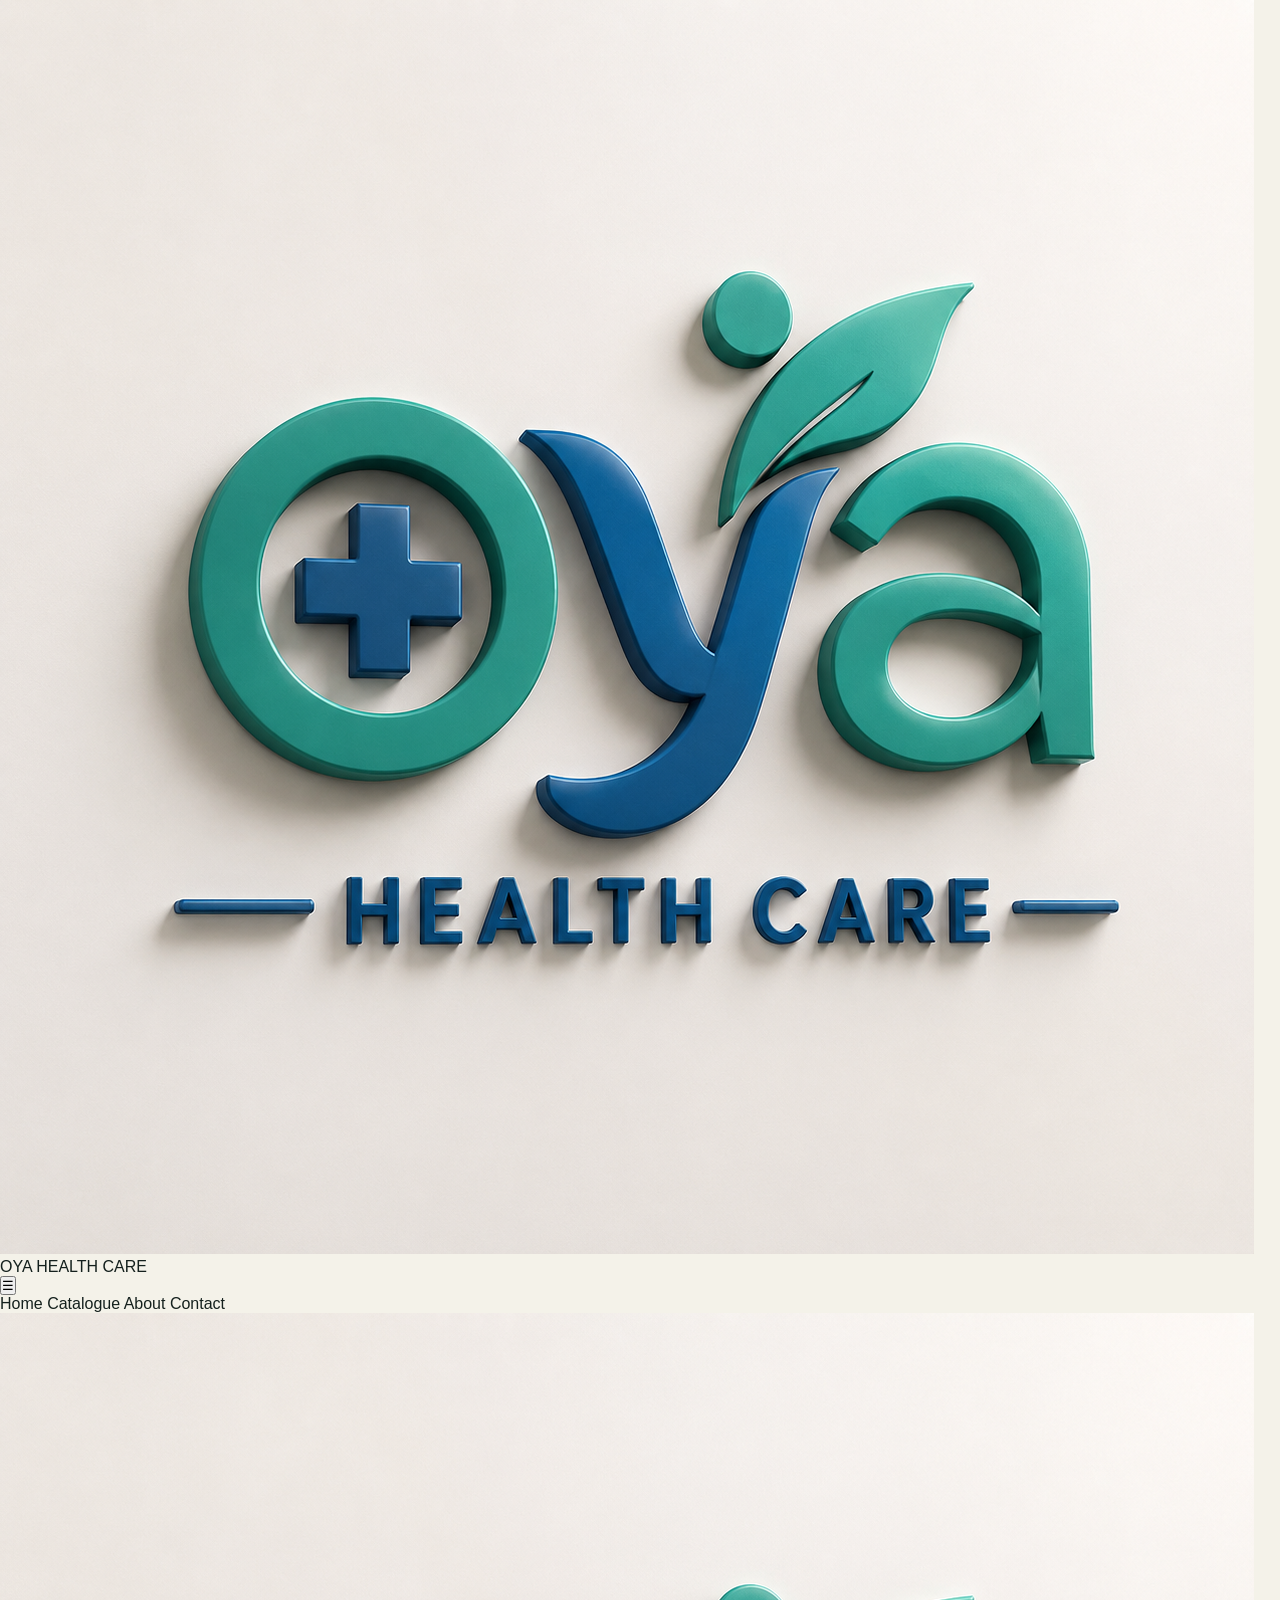
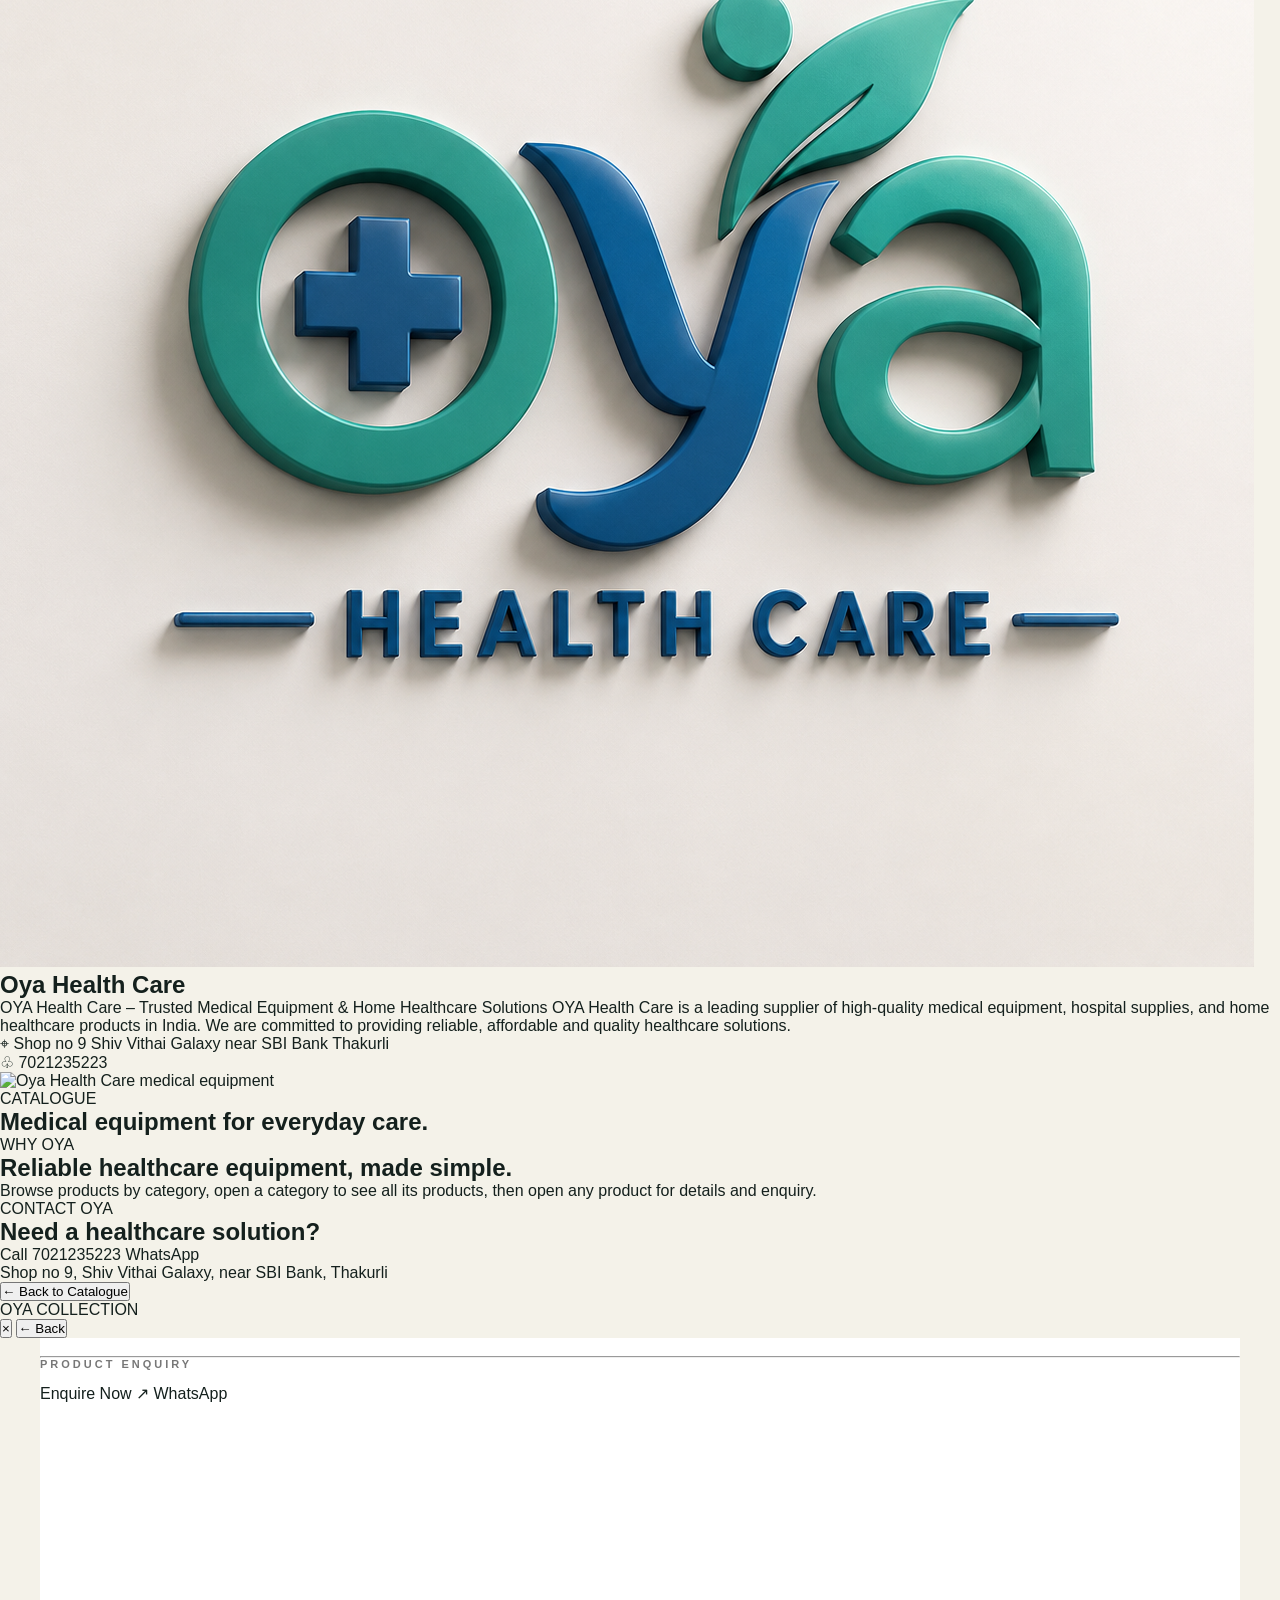
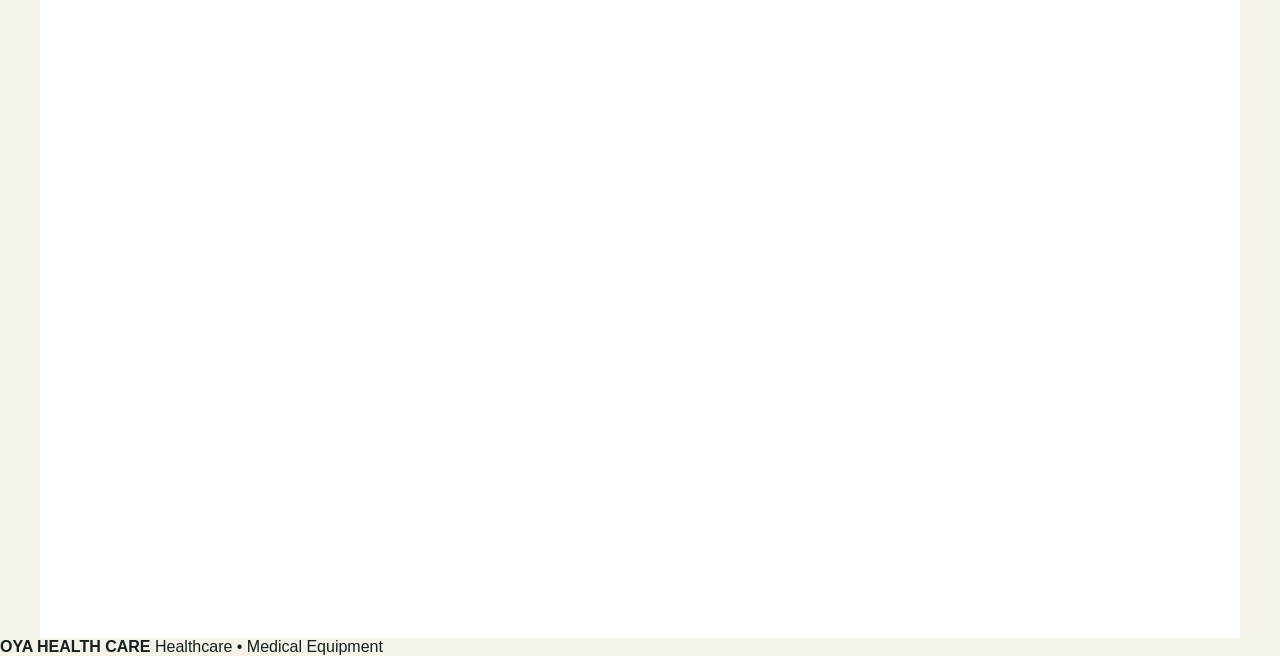
==== index.html @ c021a067 "Update index.html" ====
<!DOCTYPE html>
<html lang="en">

<head>
  <meta charset="UTF-8">

  <meta
    name="viewport"
    content="width=device-width, initial-scale=1.0"
  >

  <title>Oya Health Care | Medical Equipment</title>

  <link rel="preconnect" href="https://fonts.googleapis.com">

  <link
    rel="preconnect"
    href="https://fonts.gstatic.com"
    crossorigin
  >

  <link
    href="https://fonts.googleapis.com/css2?family=DM+Sans:wght@400;500;600;700&family=Manrope:wght@500;600;700;800&display=swap"
    rel="stylesheet"
  >

  <link rel="stylesheet" href="style.css">
</head>


<body>


<!-- =====================================================
     MOBILE TOP BAR
===================================================== -->

<header class="topbar">

  <a class="mini-brand" href="#home">

    <img
      src="images/logo (2).png"
      alt="Oya Health Care"
    >

  </a>


  <div class="topbar-title">
    OYA HEALTH CARE
  </div>


  <button
    class="menu-btn"
    id="menuBtn"
    aria-label="Open menu"
  >
    ☰
  </button>


  <nav
    class="mobile-nav"
    id="mobileNav"
  >

    <a href="#home">
      Home
    </a>

    <a href="#catalogue">
      Catalogue
    </a>

    <a href="#about">
      About
    </a>

    <a href="#contact">
      Contact
    </a>

  </nav>

</header>



<main>


<!-- =====================================================
     HOME PAGE
===================================================== -->

<section
  class="home"
  id="home"
>


  <!-- COMPANY INFORMATION -->

  <div class="home-company">

    <img
      class="company-logo"
      src="images/logo (2).png"
      alt="Oya Health Care"
    >


    <div class="company-copy">

      <h1>
        Oya Health Care
      </h1>


      <p>
        OYA Health Care – Trusted Medical Equipment &amp;
        Home Healthcare Solutions OYA Health Care is a
        leading supplier of high-quality medical equipment,
        hospital supplies, and home healthcare products in
        India. We are committed to providing reliable,
        affordable and quality healthcare solutions.
      </p>

    </div>

  </div>



  <!-- CONTACT INFORMATION -->

  <div class="contact-info">

    <div>

      <span>
        ⌖
      </span>

      Shop no 9 Shiv Vithai Galaxy near SBI Bank Thakurli

    </div>


    <div>

      <span>
        ♧
      </span>

      <a href="tel:7021235223">
        7021235223
      </a>

    </div>

  </div>



  <!-- BANNER -->

  <div class="banner">

    <img
      src="images/oya banner.png"
      alt="Oya Health Care medical equipment"
    >

  </div>


</section>



<!-- =====================================================
     CATALOGUE
===================================================== -->

<section
  class="catalogue"
  id="catalogue"
>


  <div class="catalogue-heading">

    <span>
      CATALOGUE
    </span>


    <h2>
      Medical equipment for everyday care.
    </h2>

  </div>


  <!-- CATEGORY CARDS ARE CREATED BY JAVASCRIPT -->

  <div
    class="category-grid"
    id="categoryGrid"
  >
  </div>


</section>



<!-- =====================================================
     ABOUT
===================================================== -->

<section
  class="about"
  id="about"
>

  <span>
    WHY OYA
  </span>


  <h2>
    Reliable healthcare equipment,
    made simple.
  </h2>


  <p>
    Browse products by category, open a category to see
    all its products, then open any product for details
    and enquiry.
  </p>

</section>



<!-- =====================================================
     CONTACT
===================================================== -->

<section
  class="contact"
  id="contact"
>

  <span>
    CONTACT OYA
  </span>


  <h2>
    Need a healthcare solution?
  </h2>


  <div class="contact-buttons">

    <a href="tel:7021235223">
      Call 7021235223
    </a>


    <a
      href="https://wa.me/917021235223"
      target="_blank"
      rel="noopener"
    >
      WhatsApp
    </a>

  </div>


  <p>
    Shop no 9, Shiv Vithai Galaxy,
    near SBI Bank, Thakurli
  </p>

</section>



<!-- =====================================================
     CATEGORY PAGE
===================================================== -->

<section
  class="category-view"
  id="categoryView"
  aria-hidden="true"
>


  <div class="category-view-top">

    <button
      class="back-btn"
      id="backBtn"
    >
      ← Back to Catalogue
    </button>

  </div>



  <div class="category-intro">

    <div>

      <span>
        OYA COLLECTION
      </span>


      <h2 id="categoryTitle">
      </h2>


      <p id="categoryDescription">
      </p>

    </div>


    <div
      class="category-count"
      id="categoryCount"
    >
    </div>

  </div>



  <div
    class="product-grid"
    id="productGrid"
  >
  </div>


</section>



</main>



<!-- =====================================================
     PRODUCT DETAIL POPUP
===================================================== -->

<div
  class="product-modal"
  id="productModal"
  aria-hidden="true"
>


  <div class="product-page">


    <button
      class="close-product"
      id="closeProduct"
      aria-label="Close"
    >
      ×
    </button>


    <button
      class="modal-back"
      id="modalBack"
    >
      ← Back
    </button>



    <div class="product-detail">


      <!-- PRODUCT IMAGE -->

      <div class="product-gallery">


        <div class="main-product-image">

          <img
            id="detailImage"
            src=""
            alt=""
          >

        </div>



        <!-- PRODUCT THUMBNAILS -->

        <div
          class="thumbs"
          id="thumbs"
        >
        </div>


      </div>



      <!-- PRODUCT INFORMATION -->

      <div class="product-details">


        <span
          class="detail-category"
          id="detailCategory"
        >
        </span>


        <h2
          id="detailTitle"
        >
        </h2>


        <p
          id="detailDescription"
        >
        </p>


        <hr>


        <div class="detail-label">
          PRODUCT ENQUIRY
        </div>


        <div class="detail-actions">


          <a href="tel:7021235223">
            Enquire Now ↗
          </a>


          <a
            id="detailWhatsApp"
            href="#"
            target="_blank"
            rel="noopener"
          >
            WhatsApp
          </a>


        </div>


      </div>


    </div>


  </div>

</div>



<!-- =====================================================
     FOOTER
===================================================== -->

<footer>

  <strong>
    OYA HEALTH CARE
  </strong>


  <span>
    Healthcare • Medical Equipment
  </span>

</footer>



<script src="script.js"></script>

</body>

</html>
---- style.css ----
/* =====================================================
   OYA HEALTH CARE
   CLEAN MOBILE-FIRST CATALOGUE
===================================================== */


/* =====================================================
   RESET
===================================================== */

* {
    margin: 0;
    padding: 0;
    box-sizing: border-box;
}


html {
    scroll-behavior: smooth;
}


body {
    width: 100%;
    min-height: 100vh;

    margin: 0;

    font-family:
        Arial,
        Helvetica,
        sans-serif;

    background: #f4f2e9;

    color: #14201d;

    overflow-x: hidden;
}


button,
a {
    font-family: inherit;
}


button {
    cursor: pointer;
}


a {
    text-decoration: none;
    color: inherit;
}


img {
    max-width: 100%;
}


/* =====================================================
   DESKTOP LAYOUT
===================================================== */

.site-layout {

    display: grid;

    grid-template-columns:
        405px
        minmax(0, 1fr);

    min-height: 100vh;
}


/* =====================================================
   LEFT INFORMATION PANEL
===================================================== */

.left-panel {

    position: sticky;

    top: 0;

    width: 405px;

    height: 100vh;

    background: #f7f5ee;

    border-right:
        1px solid #d5d7ce;

    padding:
        52px 42px 38px;

    display: flex;

    flex-direction: column;

    justify-content: space-between;

    z-index: 50;
}


.left-panel-top {
    width: 100%;
}


.main-logo {

    width: 88px;

    height: 88px;

    object-fit: contain;

    display: block;

    border-radius: 20px;

    margin-bottom: 24px;
}


.left-panel h1 {

    font-family:
        Georgia,
        "Times New Roman",
        serif;

    font-size: 32px;

    line-height: 1.1;

    font-weight: 500;

    color: #075b4f;

    margin-bottom: 16px;
}


.company-description {

    max-width: 315px;

    font-size: 16px;

    line-height: 1.65;

    color: #68736f;
}


.panel-line {

    width: 100%;

    height: 1px;

    background: #c1c8c2;

    margin: 34px 0;
}


.contact-item {

    display: flex;

    align-items: flex-start;

    gap: 15px;

    margin-bottom: 25px;

    color: #68736f;

    font-size: 14px;

    line-height: 1.6;
}


.contact-item a {
    color: #68736f;
}


.contact-icon {

    width: 16px;

    min-width: 16px;

    color: #b49a5a;

    font-size: 18px;

    line-height: 1;
}


.left-panel-bottom {

    display: flex;

    flex-direction: column;

    gap: 7px;

    color: #075b4f;

    font-size: 10px;

    letter-spacing: 2px;
}


.left-panel-bottom span {

    color: #8b918e;

    font-size: 10px;

    letter-spacing: 0;
}


/* =====================================================
   MAIN CONTENT
===================================================== */

.main-content {

    width: 100%;

    min-width: 0;

    padding:
        58px 54px 90px;

    background: #f4f2e9;

    overflow-x: hidden;
}


/* =====================================================
   HOME INFORMATION
===================================================== */

.home-info {

    width: 100%;

    max-width: 900px;

    margin-bottom: 60px;
}


.home-mobile-logo {

    display: none;
}


.home-title {

    font-family:
        Georgia,
        "Times New Roman",
        serif;

    font-size: 50px;

    line-height: 1.05;

    font-weight: 500;

    color: #075b4f;

    margin-bottom: 18px;
}


.home-description {

    max-width: 850px;

    color: #707a76;

    font-size: 18px;

    line-height: 1.7;

    margin-bottom: 30px;
}


.home-contact {

    border-top:
        1px solid #c1c8c2;

    padding-top: 24px;

    display: flex;

    flex-direction: column;

    gap: 18px;

    color: #707a76;

    font-size: 16px;

    line-height: 1.5;
}


.home-contact-item {

    display: flex;

    align-items: flex-start;

    gap: 13px;
}


.home-contact-icon {

    color: #b49a5a;

    font-size: 19px;

    min-width: 18px;
}


/* =====================================================
   HOME BANNER
===================================================== */

.home-banner {

    width: 100%;

    max-width: 900px;

    margin:
        0 auto 55px;

    overflow: hidden;

    border-radius: 18px;

    background: #ffffff;
}


.home-banner img {

    width: 100%;

    height: auto;

    display: block;

    object-fit: contain;
}


/* =====================================================
   PAGE HEADING
===================================================== */

.page-heading {

    width: 100%;

    margin-bottom: 36px;
}


.eyebrow {

    display: block;

    font-family:
        Georgia,
        "Times New Roman",
        serif;

    font-style: italic;

    font-weight: bold;

    letter-spacing: 7px;

    color: #075b4f;

    font-size: 17px;

    line-height: 1.5;

    margin-bottom: 14px;
}


.heading-line {

    width: 100%;

    height: 1px;

    background: #aeb7b0;
}


/* =====================================================
   CATEGORY GRID
===================================================== */

.category-grid {

    width: 100%;

    display: grid;

    grid-template-columns:
        repeat(3, minmax(0, 1fr));

    gap: 42px 30px;
}


/* =====================================================
   CATEGORY CARD
===================================================== */

.category-card {

    width: 100%;

    min-width: 0;

    border: 0;

    padding: 0;

    background: transparent;

    text-align: left;

    cursor: pointer;

    transition:
        transform .25s ease;
}


.category-card:hover {

    transform:
        translateY(-5px);
}


/* =====================================================
   CATEGORY IMAGE
===================================================== */

.category-image-box {

    width: 100%;

    aspect-ratio: 1 / .82;

    background: #ffffff;

    border-radius: 24px;

    overflow: hidden;

    display: flex;

    align-items: center;

    justify-content: center;

    padding: 15px;
}


.category-image-box img {

    width: 100%;

    height: 100%;

    display: block;

    object-fit: contain;

    object-position: center;
}


/* =====================================================
   CATEGORY INFORMATION
===================================================== */

.category-info {

    padding:
        18px 8px 0;
}


.category-label {

    display: block;

    color: #075b4f;

    font-size: 11px;

    font-weight: bold;

    letter-spacing: 2px;

    margin-bottom: 9px;
}


.category-title {

    color: #101918;

    font-size: 25px;

    line-height: 1.2;

    font-weight: 500;

    margin-bottom: 10px;
}


.category-description {

    color: #75807c;

    font-size: 15px;

    line-height: 1.5;

    margin-bottom: 16px;
}


.category-bottom {

    width: 100%;

    border-top:
        1px solid #d4d7d2;

    padding-top: 14px;

    display: flex;

    justify-content: space-between;

    align-items: center;
}


.product-count {

    color: #075b4f;

    font-size: 12px;

    font-weight: bold;

    letter-spacing: 1.5px;
}


.category-arrow {

    color: #b49352;

    font-size: 22px;
}


/* =====================================================
   CATEGORY PAGE
===================================================== */

.category-page {

    width: 100%;

    min-width: 0;
}


.category-page-title {

    font-family:
        Georgia,
        "Times New Roman",
        serif;

    font-style: italic;

    font-weight: bold;

    letter-spacing: 7px;

    color: #075b4f;

    font-size: 20px;

    line-height: 1.4;

    margin-bottom: 14px;
}


.category-page-line {

    width: 100%;

    height: 1px;

    background: #aeb7b0;

    margin-bottom: 34px;
}


.back-button {

    border: 0;

    background: transparent;

    padding: 0;

    margin:
        0 0 38px;

    display: inline-flex;

    align-items: center;

    gap: 7px;

    color: #66716e;

    font-size: 18px;

    font-weight: 600;
}


.back-button:hover {

    color: #075b4f;
}


/* =====================================================
   PRODUCT GRID
===================================================== */

.product-grid {

    width: 100%;

    display: grid;

    grid-template-columns:
        repeat(3, minmax(0, 1fr));

    gap: 42px 30px;
}


/* =====================================================
   PRODUCT CARD
===================================================== */

.product-card {

    width: 100%;

    min-width: 0;

    border: 0;

    padding: 0;

    background: transparent;

    text-align: left;

    cursor: pointer;

    transition:
        transform .25s ease;
}


.product-card:hover {

    transform:
        translateY(-4px);
}


/* =====================================================
   PRODUCT CARD IMAGE
===================================================== */

.product-image-box {

    width: 100%;

    aspect-ratio: 1 / .82;

    background: #ffffff;

    border-radius: 22px;

    overflow: hidden;

    display: flex;

    align-items: center;

    justify-content: center;

    padding: 14px;
}


.product-image-box img {

    width: 100%;

    height: 100%;

    object-fit: contain;

    display: block;
}


/* =====================================================
   PRODUCT CARD INFORMATION
===================================================== */

.product-card-info {

    padding:
        18px 8px 0;
}


.product-category {

    display: block;

    color: #075b4f;

    font-size: 10px;

    letter-spacing: 2px;

    font-weight: bold;

    margin-bottom: 9px;
}


.product-title {

    color: #111918;

    font-size: 21px;

    line-height: 1.25;

    font-weight: 500;

    margin-bottom: 8px;
}


.product-description {

    color: #737d79;

    font-size: 14px;

    line-height: 1.5;
}


/* =====================================================
   PRODUCT DETAIL PAGE
===================================================== */

.product-detail {

    width: 100%;

    max-width: 1200px;

    margin: 0 auto;
}


.product-detail-top {

    width: 100%;

    margin-bottom: 28px;
}


.detail-back {

    display: inline-flex;

    align-items: center;

    gap: 8px;

    border: 0;

    background: transparent;

    padding: 0;

    color: #666f6c;

    font-size: 16px;

    font-weight: 500;
}


.detail-back:hover {

    color: #075b4f;
}


/* =====================================================
   DETAIL LAYOUT
===================================================== */

.product-detail-layout {

    width: 100%;

    display: grid;

    grid-template-columns:
        minmax(0, 1fr)
        minmax(0, .88fr);

    gap: 58px;

    align-items: start;
}


/* =====================================================
   DETAIL GALLERY
===================================================== */

.detail-gallery {

    width: 100%;

    min-width: 0;
}


/* =====================================================
   MAIN PRODUCT IMAGE
===================================================== */

.main-product-image-box {

    width: 100%;

    height: 560px;

    background: #ffffff;

    border-radius: 18px;

    overflow: hidden;

    display: flex;

    align-items: center;

    justify-content: center;

    padding: 20px;
}


.main-product-image {

    width: 100%;

    height: 100%;

    max-width: 100%;

    max-height: 100%;

    object-fit: contain;

    object-position: center;

    display: block;
}


/* =====================================================
   THUMBNAILS
===================================================== */

.thumbnail-row {

    width: 100%;

    display: flex;

    flex-wrap: nowrap;

    gap: 11px;

    overflow-x: auto;

    overflow-y: hidden;

    padding:
        13px 0 4px;

    scrollbar-width: none;
}


.thumbnail-row::-webkit-scrollbar {

    display: none;
}


.thumbnail {

    flex:
        0 0 74px;

    width: 74px;

    height: 74px;

    padding: 3px;

    border:
        1px solid #dedede;

    border-radius: 10px;

    background: #ffffff;

    overflow: hidden;

    cursor: pointer;
}


.thumbnail.active {

    border:
        2px solid #315fff;
}


.thumbnail img {

    width: 100%;

    height: 100%;

    object-fit: contain;

    display: block;
}


/* =====================================================
   DETAIL INFORMATION
===================================================== */

.product-detail-info {

    width: 100%;

    min-width: 0;

    padding-top: 0;
}


.detail-category {

    color: #737a77;

    font-size: 10px;

    letter-spacing: 3px;

    font-weight: 600;

    text-transform: uppercase;

    margin-bottom: 14px;
}


.detail-title {

    font-family:
        Arial,
        Helvetica,
        sans-serif;

    color: #101918;

    font-size: 44px;

    line-height: 1.08;

    font-weight: 500;

    margin-bottom: 27px;
}


.detail-description {

    color: #6b716f;

    font-size: 17px;

    line-height: 1.7;

    margin-bottom: 22px;
}


.detail-line {

    width: 100%;

    height: 1px;

    background: #bfc2bf;

    margin:
        28px 0;
}


.detail-label {

    display: block;

    color: #777d7a;

    font-size: 10px;

    letter-spacing: 2px;

    font-weight: 700;

    margin-bottom: 13px;
}


.size-option {

    display: inline-flex;

    align-items: center;

    justify-content: center;

    min-height: 38px;

    padding:
        0 14px;

    border:
        1px solid #777d7a;

    border-radius: 9px;

    background: #ffffff;

    color: #171b1a;

    font-size: 13px;

    font-weight: 600;
}


/* =====================================================
   ENQUIRY BUTTONS
===================================================== */

.enquiry-buttons {

    display: flex;

    flex-wrap: wrap;

    gap: 12px;

    margin-top: 30px;
}


.enquiry-button {

    min-height: 48px;

    padding:
        0 22px;

    border-radius: 25px;

    display: inline-flex;

    align-items: center;

    justify-content: center;

    font-size: 14px;

    font-weight: 600;
}


.call-button {

    background: #075b4f;

    color: #ffffff;
}


.whatsapp-button {

    background: #dfece7;

    color: #075b4f;
}


/* =====================================================
   MOBILE HEADER
===================================================== */

.mobile-header {

    display: none;
}


.mobile-menu {

    display: none;
}


/* =====================================================
   TABLET
===================================================== */

@media (max-width: 1200px) {

    .site-layout {

        grid-template-columns:
            320px
            minmax(0, 1fr);
    }


    .left-panel {

        width: 320px;

        padding:
            40px 30px;
    }


    .main-content {

        padding:
            48px 34px 70px;
    }


    .category-grid,
    .product-grid {

        gap:
            32px 22px;
    }


    .product-detail-layout {

        gap: 35px;
    }


    .main-product-image-box {

        height: 500px;
    }

}


/* =====================================================
   MOBILE
===================================================== */

@media (max-width: 768px) {


    body {

        width: 100%;

        max-width: 100%;

        overflow-x: hidden;
    }


    /* HEADER */

    .mobile-header {

        display: flex;

        width: 100%;

        height: 110px;

        background: #faf9f4;

        border-bottom:
            1px solid #d1d5cf;

        align-items: center;

        justify-content: space-between;

        padding:
            14px 28px;

        position: relative;

        z-index: 100;
    }


    .mobile-logo-link {

        width: 76px;

        height: 76px;

        display: block;
    }


    .mobile-logo {

        width: 76px;

        height: 76px;

        display: block;

        object-fit: contain;
    }


    .menu-button {

        width: 66px;

        height: 66px;

        border: 0;

        border-radius: 50%;

        background: #dfece7;

        display: flex;

        flex-direction: column;

        align-items: center;

        justify-content: center;

        gap: 7px;
    }


    .menu-button span {

        width: 32px;

        height: 3px;

        border-radius: 5px;

        background: #075b4f;
    }


    /* MENU */

    .mobile-menu {

        position: absolute;

        top: 110px;

        left: 0;

        right: 0;

        width: 100%;

        background: #faf9f4;

        border-bottom:
            1px solid #cfd4cf;

        padding:
            14px 25px 22px;

        z-index: 99;

        display: none;

        flex-direction: column;

        gap: 5px;
    }


    .mobile-menu.open {

        display: flex;
    }


    .mobile-menu button,
    .mobile-menu a {

        border: 0;

        background: transparent;

        text-align: left;

        padding:
            14px 5px;

        color: #173d36;

        font-size: 17px;

        font-weight: 600;
    }


    /* HIDE DESKTOP PANEL */

    .left-panel {

        display: none;
    }


    /* MAIN */

    .main-content {

        width: 100%;

        max-width: 100%;

        min-width: 0;

        padding:
            45px 30px 70px;

        overflow-x: hidden;
    }


    /* =================================================
       HOME
    ================================================= */

    .home-info {

        width: 100%;

        max-width: 100%;

        margin-bottom: 50px;
    }


    /*
       IMPORTANT:
       only the mobile header has the logo.
       This logo is hidden.
    */

    .home-mobile-logo {

        display: none;
    }


    .home-title {

        font-size: 42px;

        line-height: 1.06;

        margin-bottom: 18px;
    }


    .home-description {

        width: 100%;

        font-size: 17px;

        line-height: 1.65;

        margin-bottom: 28px;
    }


    .home-contact {

        padding-top: 24px;

        gap: 20px;

        font-size: 16px;
    }


    /* BANNER */

    .home-banner {

        width: 100%;

        max-width: 100%;

        border-radius: 14px;

        margin:
            0 auto 55px;
    }


    /* HEADING */

    .page-heading {

        width: 100%;

        margin-bottom: 32px;
    }


    .eyebrow {

        font-size: 17px;

        letter-spacing: 7px;

        line-height: 1.5;
    }


    /* CATEGORY */

    .category-grid {

        width: 100%;

        max-width: 100%;

        display: grid;

        grid-template-columns: 1fr;

        gap: 48px;
    }


    .category-card {

        width: 100%;

        max-width: 100%;
    }


    .category-image-box {

        width: 100%;

        max-width: 100%;

        aspect-ratio: 1 / .82;

        border-radius: 24px;

        padding: 14px;
    }


    .category-info {

        padding:
            18px 8px 0;
    }


    .category-label {

        font-size: 11px;
    }


    .category-title {

        font-size: 28px;

        line-height: 1.2;
    }


    .category-description {

        font-size: 17px;

        line-height: 1.55;
    }


    /* =================================================
       CATEGORY PAGE
    ================================================= */

    .category-page {

        width: 100%;

        max-width: 100%;
    }


    .category-page-title {

        font-size: 20px;

        letter-spacing: 6px;

        line-height: 1.5;

        margin-bottom: 12px;
    }


    .category-page-line {

        margin-bottom: 32px;
    }


    .back-button {

        font-size: 17px;

        margin-bottom: 34px;
    }


    /* PRODUCT GRID */

    .product-grid {

        width: 100%;

        max-width: 100%;

        display: grid;

        grid-template-columns:
            repeat(2, minmax(0, 1fr));

        gap:
            42px 24px;
    }


    .product-card {

        width: 100%;

        max-width: 100%;

        min-width: 0;
    }


    .product-image-box {

        width: 100%;

        max-width: 100%;

        aspect-ratio: 1 / 1;

        border-radius: 22px;

        padding: 10px;
    }


    .product-card-info {

        padding:
            16px 6px 0;
    }


    .product-category {

        font-size: 9px;

        letter-spacing: 1.5px;

        margin-bottom: 8px;
    }


    .product-title {

        font-size: 20px;

        line-height: 1.2;

        margin-bottom: 8px;
    }


    .product-description {

        font-size: 14px;

        line-height: 1.45;
    }


    /* =================================================
       PRODUCT DETAIL
    ================================================= */

    .product-detail {

        width: 100%;

        max-width: 100%;
    }


    .product-detail-top {

        width: 100%;

        margin-bottom: 27px;
    }


    .detail-back {

        font-size: 17px;
    }


    .product-detail-layout {

        width: 100%;

        max-width: 100%;

        display: flex;

        flex-direction: column;

        gap: 28px;
    }


    /* MAIN IMAGE */

    .detail-gallery {

        width: 100%;

        max-width: 100%;

        min-width: 0;
    }


    .main-product-image-box {

        width: 100%;

        max-width: 100%;

        height: auto;

        aspect-ratio: 1 / .88;

        border-radius: 22px;

        padding: 12px;

        overflow: hidden;
    }


    .main-product-image {

        width: 100%;

        height: 100%;

        object-fit: contain;

        object-position: center;
    }


    /* THUMBNAILS */

    .thumbnail-row {

        width: 100%;

        max-width: 100%;

        display: flex;

        flex-wrap: nowrap;

        gap: 10px;

        overflow-x: auto;

        padding:
            12px 0 5px;
    }


    .thumbnail {

        flex:
            0 0 68px;

        width: 68px;

        height: 68px;
    }


    /* DETAIL INFO */

    .product-detail-info {

        width: 100%;

        max-width: 100%;

        min-width: 0;

        padding:
            0 4px;
    }


    .detail-category {

        font-size: 10px;

        letter-spacing: 2.5px;

        margin-bottom: 12px;
    }


    .detail-title {

        width: 100%;

        font-size: 36px;

        line-height: 1.08;

        margin-bottom: 20px;

        overflow-wrap: break-word;
    }


    .detail-description {

        width: 100%;

        font-size: 16px;

        line-height: 1.65;

        margin-bottom: 22px;
    }


    .detail-line {

        width: 100%;

        margin:
            24px 0;
    }


    /* BUTTONS */

    .enquiry-buttons {

        width: 100%;

        display: flex;

        flex-direction: column;

        gap: 10px;

        margin-top: 28px;
    }


    .enquiry-button {

        width: 100%;

        min-height: 50px;
    }

}


/* =====================================================
   SMALL MOBILE
===================================================== */

@media (max-width: 430px) {


    .mobile-header {

        height: 100px;

        padding:
            12px 22px;
    }


    .mobile-logo-link {

        width: 72px;

        height: 72px;
    }


    .mobile-logo {

        width: 72px;

        height: 72px;
    }


    .menu-button {

        width: 62px;

        height: 62px;
    }


    .menu-button span {

        width: 29px;

        height: 3px;
    }


    .mobile-menu {

        top: 100px;
    }


    .main-content {

        padding:
            42px 24px 60px;
    }


    .home-title {

        font-size: 37px;
    }


    .home-description {

        font-size: 16px;
    }


    .category-title {

        font-size: 25px;
    }


    .product-title {

        font-size: 18px;
    }


    .product-description {

        font-size: 13px;
    }


    .main-product-image-box {

        aspect-ratio: 1 / .86;
    }


    .detail-title {

        font-size: 32px;
    }

}


/* =====================================================
   VERY SMALL MOBILE
===================================================== */

@media (max-width: 360px) {


    .main-content {

        padding-left: 20px;

        padding-right: 20px;
    }


    .mobile-header {

        padding-left: 17px;

        padding-right: 17px;
    }


    .home-title {

        font-size: 34px;
    }


    .product-grid {

        gap:
            36px 16px;
    }


    .product-title {

        font-size: 17px;
    }


    .detail-title {

        font-size: 29px;
    }

}
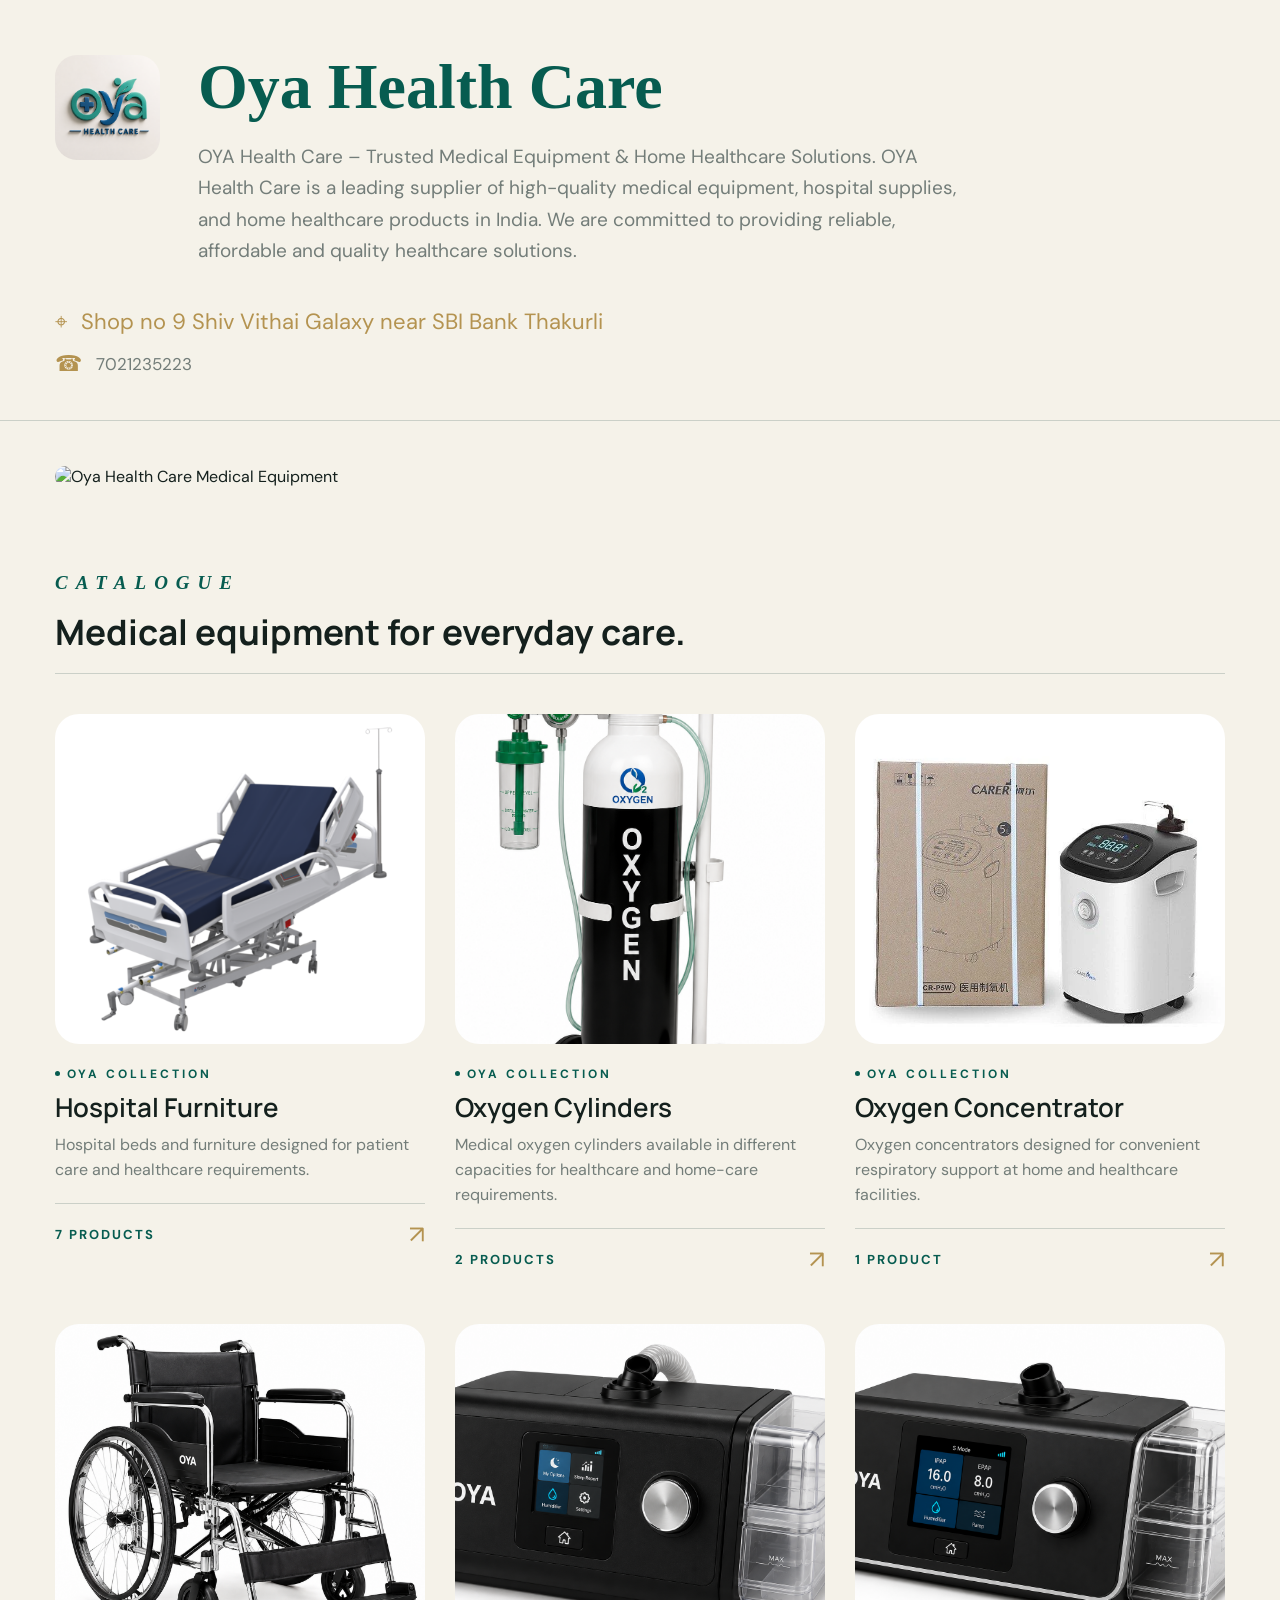
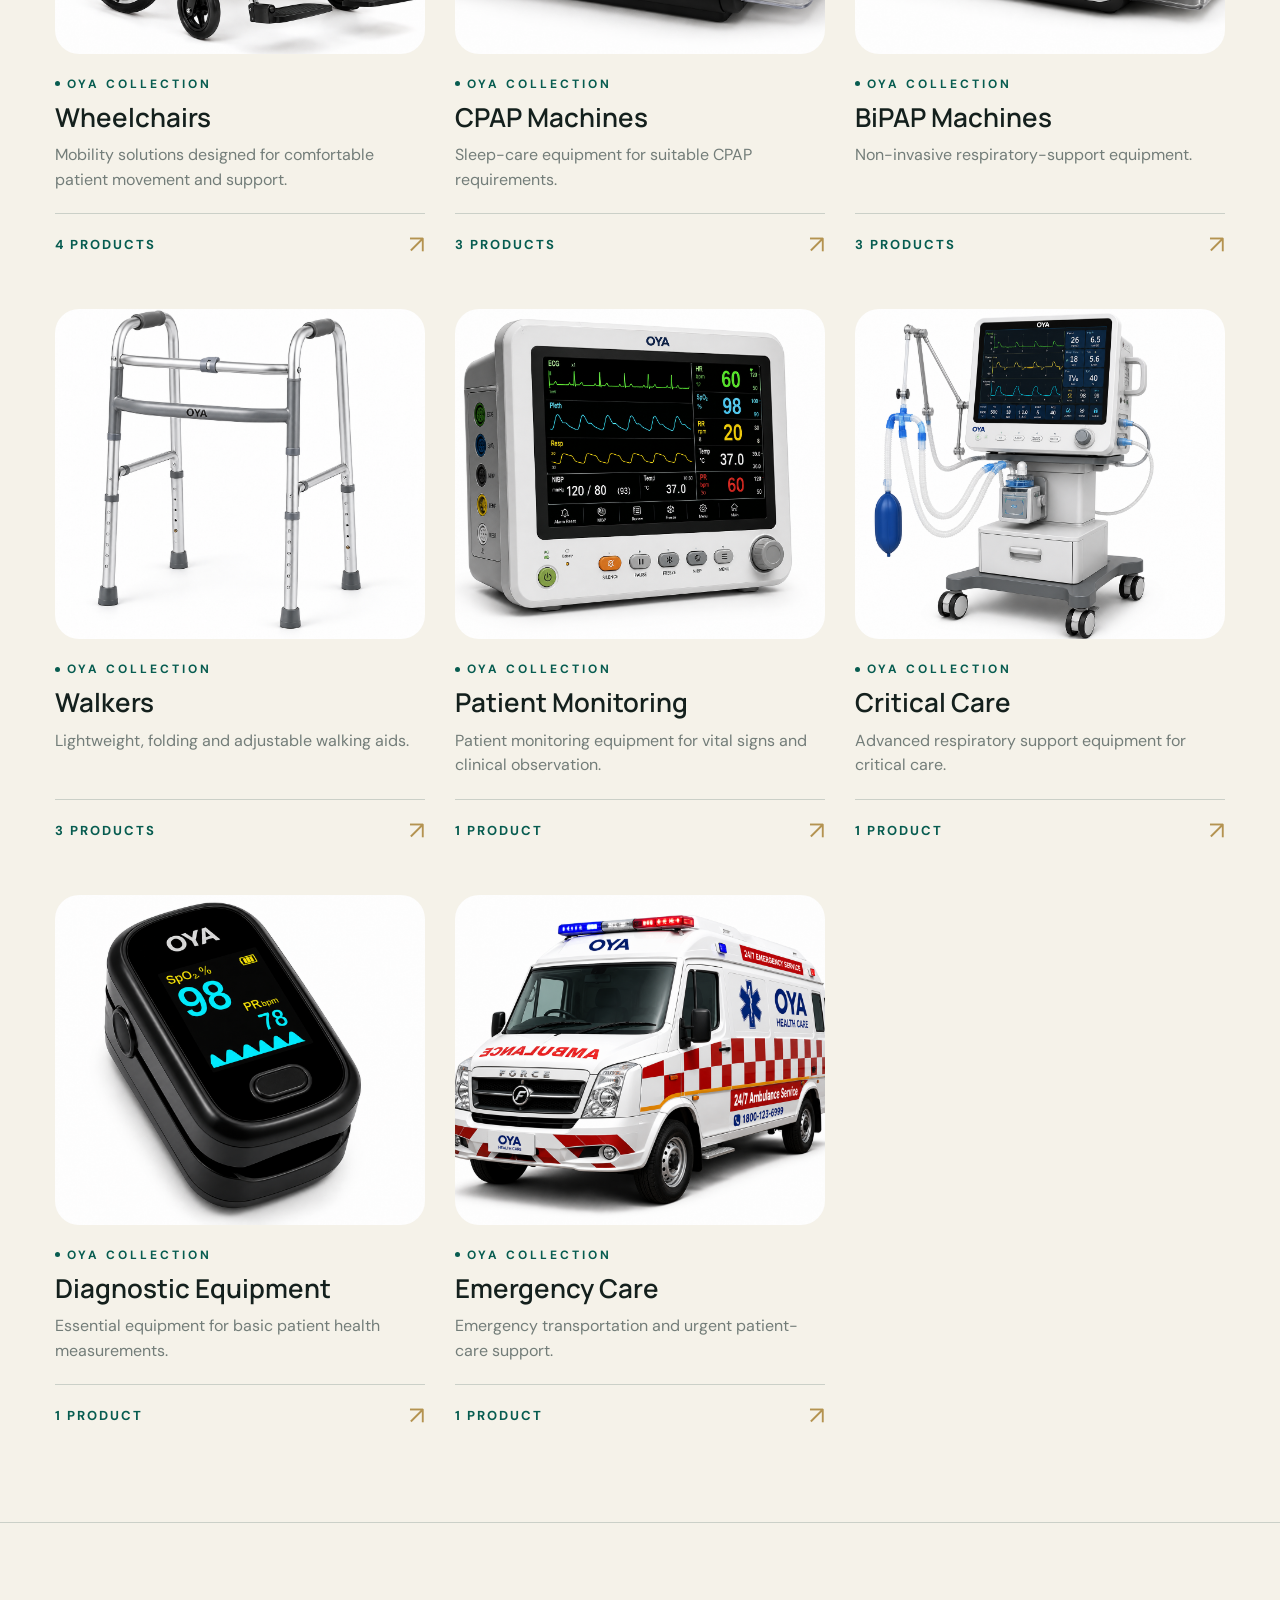
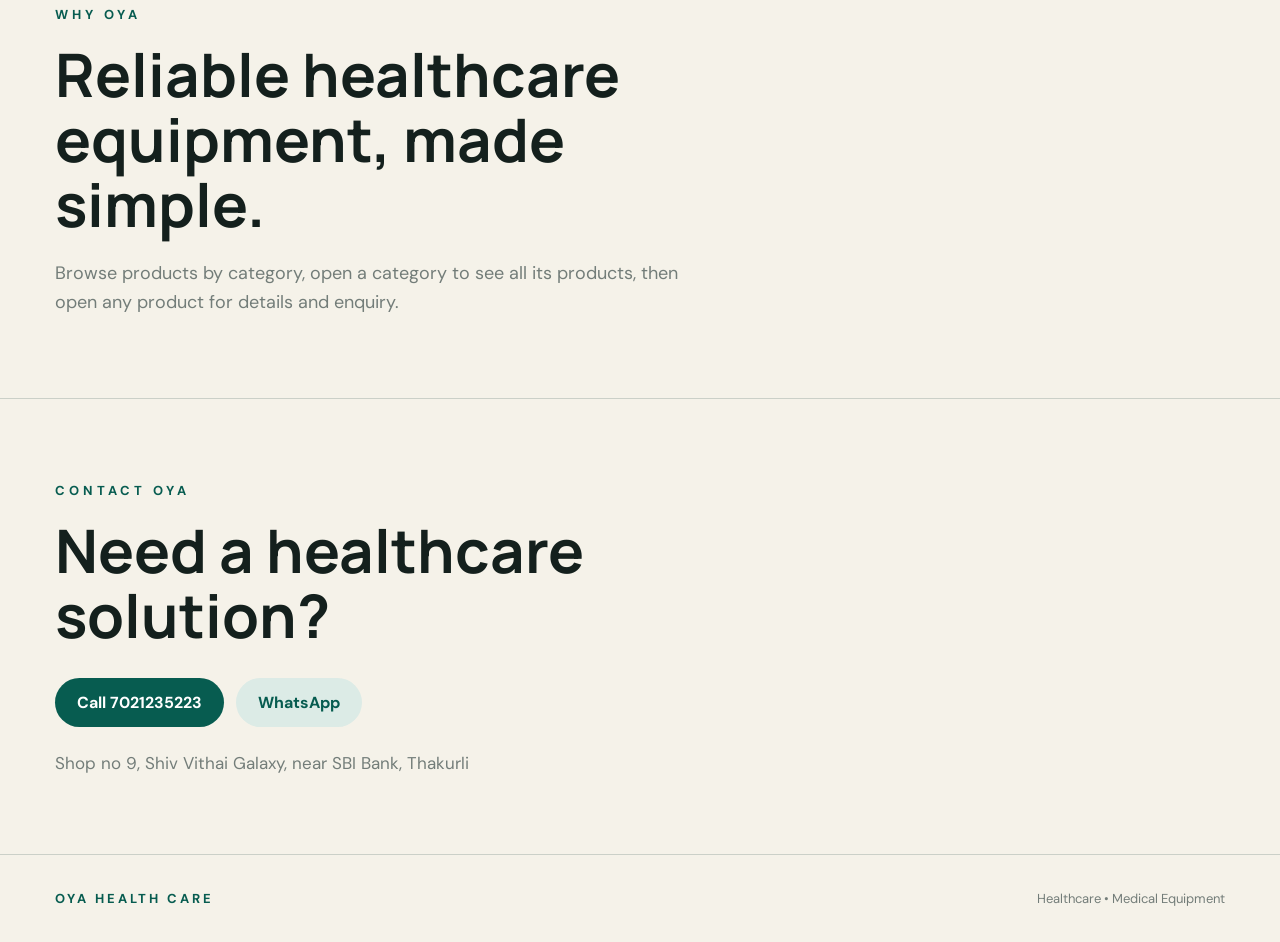
==== commit fae2ce07: "Update index.html" ====
--- a/index.html
+++ b/index.html
@@ -2,29 +2,31 @@
 <html lang="en">
 
 <head>
-  <meta charset="UTF-8">
-
-  <meta
-    name="viewport"
-    content="width=device-width, initial-scale=1.0"
-  >
-
-  <title>Oya Health Care | Medical Equipment</title>
-
-  <link rel="preconnect" href="https://fonts.googleapis.com">
-
-  <link
-    rel="preconnect"
-    href="https://fonts.gstatic.com"
-    crossorigin
-  >
-
-  <link
-    href="https://fonts.googleapis.com/css2?family=DM+Sans:wght@400;500;600;700&family=Manrope:wght@500;600;700;800&display=swap"
-    rel="stylesheet"
-  >
-
-  <link rel="stylesheet" href="style.css">
+
+    <meta charset="UTF-8">
+
+    <meta
+        name="viewport"
+        content="width=device-width, initial-scale=1.0"
+    >
+
+    <title>Oya Health Care | Medical Equipment</title>
+
+    <link rel="preconnect" href="https://fonts.googleapis.com">
+
+    <link
+        rel="preconnect"
+        href="https://fonts.gstatic.com"
+        crossorigin
+    >
+
+    <link
+        href="https://fonts.googleapis.com/css2?family=DM+Sans:wght@400;500;600;700&family=Manrope:wght@500;600;700;800&display=swap"
+        rel="stylesheet"
+    >
+
+    <link rel="stylesheet" href="style.css">
+
 </head>
 
 
@@ -32,57 +34,52 @@
 
 
 <!-- =====================================================
-     MOBILE TOP BAR
+     MOBILE HEADER
 ===================================================== -->
 
 <header class="topbar">
 
-  <a class="mini-brand" href="#home">
-
-    <img
-      src="images/logo (2).png"
-      alt="Oya Health Care"
-    >
-
-  </a>
-
-
-  <div class="topbar-title">
-    OYA HEALTH CARE
-  </div>
-
-
-  <button
-    class="menu-btn"
-    id="menuBtn"
-    aria-label="Open menu"
-  >
-    ☰
-  </button>
-
-
-  <nav
-    class="mobile-nav"
-    id="mobileNav"
-  >
-
-    <a href="#home">
-      Home
+    <a
+        class="mini-brand"
+        href="#home"
+    >
+        OYA
     </a>
 
-    <a href="#catalogue">
-      Catalogue
-    </a>
-
-    <a href="#about">
-      About
-    </a>
-
-    <a href="#contact">
-      Contact
-    </a>
-
-  </nav>
+    <div class="topbar-title">
+        OYA HEALTH CARE
+    </div>
+
+    <button
+        class="menu-btn"
+        id="menuBtn"
+        aria-label="Open menu"
+    >
+        ☰
+    </button>
+
+    <nav
+        class="mobile-nav"
+        id="mobileNav"
+    >
+
+        <a href="#home">
+            Home
+        </a>
+
+        <a href="#catalogue">
+            Catalogue
+        </a>
+
+        <a href="#about">
+            About
+        </a>
+
+        <a href="#contact">
+            Contact
+        </a>
+
+    </nav>
 
 </header>
 
@@ -92,90 +89,96 @@
 
 
 <!-- =====================================================
-     HOME PAGE
+     HOME
 ===================================================== -->
 
 <section
-  class="home"
-  id="home"
+    class="home"
+    id="home"
 >
 
 
-  <!-- COMPANY INFORMATION -->
-
-  <div class="home-company">
-
-    <img
-      class="company-logo"
-      src="images/logo (2).png"
-      alt="Oya Health Care"
-    >
-
-
-    <div class="company-copy">
-
-      <h1>
-        Oya Health Care
-      </h1>
-
-
-      <p>
-        OYA Health Care – Trusted Medical Equipment &amp;
-        Home Healthcare Solutions OYA Health Care is a
-        leading supplier of high-quality medical equipment,
-        hospital supplies, and home healthcare products in
-        India. We are committed to providing reliable,
-        affordable and quality healthcare solutions.
-      </p>
-
-    </div>
-
-  </div>
-
-
-
-  <!-- CONTACT INFORMATION -->
-
-  <div class="contact-info">
-
-    <div>
-
-      <span>
-        ⌖
-      </span>
-
-      Shop no 9 Shiv Vithai Galaxy near SBI Bank Thakurli
-
-    </div>
-
-
-    <div>
-
-      <span>
-        ♧
-      </span>
-
-      <a href="tel:7021235223">
-        7021235223
-      </a>
-
-    </div>
-
-  </div>
-
-
-
-  <!-- BANNER -->
-
-  <div class="banner">
-
-    <img
-      src="images/oya banner.png"
-      alt="Oya Health Care medical equipment"
-    >
-
-  </div>
-
+    <div class="home-company">
+
+
+        <!-- ONLY REAL LOGO -->
+
+        <img
+            class="company-logo"
+            src="images/logo (2).png"
+            alt="Oya Health Care"
+        >
+
+
+        <div class="company-copy">
+
+            <h1>
+                Oya Health Care
+            </h1>
+
+            <p>
+                OYA Health Care – Trusted Medical Equipment &
+                Home Healthcare Solutions. OYA Health Care is a
+                leading supplier of high-quality medical equipment,
+                hospital supplies, and home healthcare products in
+                India. We are committed to providing reliable,
+                affordable and quality healthcare solutions.
+            </p>
+
+        </div>
+
+    </div>
+
+
+
+    <!-- =================================================
+         CONTACT INFORMATION
+    ================================================= -->
+
+    <div class="contact-info">
+
+        <div>
+
+            <span>
+                ⌖
+            </span>
+
+            <span>
+                Shop no 9 Shiv Vithai Galaxy
+                near SBI Bank Thakurli
+            </span>
+
+        </div>
+
+
+        <div>
+
+            <span>
+                ☎
+            </span>
+
+            <a href="tel:7021235223">
+                7021235223
+            </a>
+
+        </div>
+
+    </div>
+
+
+
+    <!-- =================================================
+         BANNER
+    ================================================= -->
+
+    <div class="banner">
+
+        <img
+            src="images/oya banner.png"
+            alt="Oya Health Care Medical Equipment"
+        >
+
+    </div>
 
 </section>
 
@@ -186,326 +189,328 @@
 ===================================================== -->
 
 <section
-  class="catalogue"
-  id="catalogue"
+    class="catalogue"
+    id="catalogue"
 >
 
 
-  <div class="catalogue-heading">
+    <div class="catalogue-heading">
+
+        <span>
+            CATALOGUE
+        </span>
+
+        <h2>
+            Medical equipment for everyday care.
+        </h2>
+
+    </div>
+
+
+    <div
+        class="category-grid"
+        id="categoryGrid"
+    >
+    </div>
+
+
+</section>
+
+
+
+<!-- =====================================================
+     ABOUT
+===================================================== -->
+
+<section
+    class="about"
+    id="about"
+>
 
     <span>
-      CATALOGUE
+        WHY OYA
     </span>
 
-
     <h2>
-      Medical equipment for everyday care.
+        Reliable healthcare equipment,
+        made simple.
     </h2>
 
-  </div>
-
-
-  <!-- CATEGORY CARDS ARE CREATED BY JAVASCRIPT -->
-
-  <div
-    class="category-grid"
-    id="categoryGrid"
-  >
-  </div>
-
+    <p>
+        Browse products by category, open a category
+        to see all its products, then open any product
+        for details and enquiry.
+    </p>
 
 </section>
 
 
 
 <!-- =====================================================
-     ABOUT
+     CONTACT
 ===================================================== -->
 
 <section
-  class="about"
-  id="about"
+    class="contact"
+    id="contact"
 >
 
-  <span>
-    WHY OYA
-  </span>
-
-
-  <h2>
-    Reliable healthcare equipment,
-    made simple.
-  </h2>
-
-
-  <p>
-    Browse products by category, open a category to see
-    all its products, then open any product for details
-    and enquiry.
-  </p>
-
-</section>
-
-
-
-<!-- =====================================================
-     CONTACT
-===================================================== -->
-
-<section
-  class="contact"
-  id="contact"
->
-
-  <span>
-    CONTACT OYA
-  </span>
-
-
-  <h2>
-    Need a healthcare solution?
-  </h2>
-
-
-  <div class="contact-buttons">
-
-    <a href="tel:7021235223">
-      Call 7021235223
-    </a>
-
-
-    <a
-      href="https://wa.me/917021235223"
-      target="_blank"
-      rel="noopener"
-    >
-      WhatsApp
-    </a>
-
-  </div>
-
-
-  <p>
-    Shop no 9, Shiv Vithai Galaxy,
-    near SBI Bank, Thakurli
-  </p>
-
-</section>
-
-
-
-<!-- =====================================================
-     CATEGORY PAGE
-===================================================== -->
-
-<section
-  class="category-view"
-  id="categoryView"
-  aria-hidden="true"
->
-
-
-  <div class="category-view-top">
-
-    <button
-      class="back-btn"
-      id="backBtn"
-    >
-      ← Back to Catalogue
-    </button>
-
-  </div>
-
-
-
-  <div class="category-intro">
-
-    <div>
-
-      <span>
-        OYA COLLECTION
-      </span>
-
-
-      <h2 id="categoryTitle">
-      </h2>
-
-
-      <p id="categoryDescription">
-      </p>
-
-    </div>
-
-
-    <div
-      class="category-count"
-      id="categoryCount"
-    >
-    </div>
-
-  </div>
-
-
-
-  <div
-    class="product-grid"
-    id="productGrid"
-  >
-  </div>
-
-
-</section>
-
-
-
-</main>
-
-
-
-<!-- =====================================================
-     PRODUCT DETAIL POPUP
-===================================================== -->
-
-<div
-  class="product-modal"
-  id="productModal"
-  aria-hidden="true"
->
-
-
-  <div class="product-page">
-
-
-    <button
-      class="close-product"
-      id="closeProduct"
-      aria-label="Close"
-    >
-      ×
-    </button>
-
-
-    <button
-      class="modal-back"
-      id="modalBack"
-    >
-      ← Back
-    </button>
-
-
-
-    <div class="product-detail">
-
-
-      <!-- PRODUCT IMAGE -->
-
-      <div class="product-gallery">
-
-
-        <div class="main-product-image">
-
-          <img
-            id="detailImage"
-            src=""
-            alt=""
-          >
-
-        </div>
-
-
-
-        <!-- PRODUCT THUMBNAILS -->
-
-        <div
-          class="thumbs"
-          id="thumbs"
-        >
-        </div>
-
-
-      </div>
-
-
-
-      <!-- PRODUCT INFORMATION -->
-
-      <div class="product-details">
-
-
-        <span
-          class="detail-category"
-          id="detailCategory"
-        >
-        </span>
-
-
-        <h2
-          id="detailTitle"
-        >
-        </h2>
-
-
-        <p
-          id="detailDescription"
-        >
-        </p>
-
-
-        <hr>
-
-
-        <div class="detail-label">
-          PRODUCT ENQUIRY
-        </div>
-
-
-        <div class="detail-actions">
-
-
-          <a href="tel:7021235223">
-            Enquire Now ↗
-          </a>
-
-
-          <a
-            id="detailWhatsApp"
-            href="#"
+    <span>
+        CONTACT OYA
+    </span>
+
+    <h2>
+        Need a healthcare solution?
+    </h2>
+
+
+    <div class="contact-buttons">
+
+        <a href="tel:7021235223">
+            Call 7021235223
+        </a>
+
+        <a
+            href="https://wa.me/917021235223"
             target="_blank"
             rel="noopener"
-          >
+        >
             WhatsApp
-          </a>
-
+        </a>
+
+    </div>
+
+
+    <p>
+        Shop no 9, Shiv Vithai Galaxy,
+        near SBI Bank, Thakurli
+    </p>
+
+</section>
+
+
+
+<!-- =====================================================
+     CATEGORY PAGE
+===================================================== -->
+
+<section
+    class="category-view"
+    id="categoryView"
+    aria-hidden="true"
+>
+
+
+    <div class="category-view-top">
+
+        <button
+            class="back-btn"
+            id="backBtn"
+        >
+            ← Back to Catalogue
+        </button>
+
+    </div>
+
+
+
+    <div class="category-intro">
+
+        <div>
+
+            <span>
+                OYA COLLECTION
+            </span>
+
+            <h2 id="categoryTitle">
+            </h2>
+
+            <p id="categoryDescription">
+            </p>
 
         </div>
 
 
-      </div>
-
-
-    </div>
-
-
-  </div>
+        <div
+            class="category-count"
+            id="categoryCount"
+        >
+        </div>
+
+    </div>
+
+
+
+    <!-- ALL PRODUCTS -->
+
+    <div
+        class="product-grid"
+        id="productGrid"
+    >
+    </div>
+
+</section>
+
+
+
+<!-- =====================================================
+     PRODUCT DETAIL
+===================================================== -->
+
+<div
+    class="product-modal"
+    id="productModal"
+    aria-hidden="true"
+>
+
+
+    <div class="product-page">
+
+
+        <button
+            class="close-product"
+            id="closeProduct"
+            aria-label="Close product"
+        >
+            ×
+        </button>
+
+
+        <button
+            class="modal-back"
+            id="modalBack"
+        >
+            ← Back to Products
+        </button>
+
+
+
+        <div class="product-detail">
+
+
+            <!-- PRODUCT IMAGE -->
+
+            <div class="product-gallery">
+
+                <div class="main-product-image">
+
+                    <img
+                        id="detailImage"
+                        src=""
+                        alt=""
+                    >
+
+                </div>
+
+            </div>
+
+
+
+            <!-- PRODUCT INFORMATION -->
+
+            <div class="product-details">
+
+                <span
+                    class="detail-category"
+                    id="detailCategory"
+                >
+                </span>
+
+
+                <h2
+                    id="detailTitle"
+                >
+                </h2>
+
+
+                <p
+                    id="detailDescription"
+                >
+                </p>
+
+
+                <hr>
+
+
+                <div class="detail-label">
+                    PRODUCT ENQUIRY
+                </div>
+
+
+                <div class="detail-actions">
+
+                    <a href="tel:7021235223">
+                        Enquire Now ↗
+                    </a>
+
+                    <a
+                        id="detailWhatsApp"
+                        href="#"
+                        target="_blank"
+                        rel="noopener"
+                    >
+                        WhatsApp
+                    </a>
+
+                </div>
+
+            </div>
+
+        </div>
+
+
+
+        <!-- =================================================
+             OTHER PRODUCTS
+        ================================================= -->
+
+        <section class="other-products">
+
+            <div class="other-products-heading">
+
+                <span>
+                    OYA COLLECTION
+                </span>
+
+                <h3>
+                    Other Products
+                </h3>
+
+            </div>
+
+
+            <div
+                class="other-products-grid"
+                id="otherProductsGrid"
+            >
+            </div>
+
+        </section>
+
+
+    </div>
 
 </div>
 
 
 
+</main>
+
+
+
 <!-- =====================================================
      FOOTER
 ===================================================== -->
 
 <footer>
 
-  <strong>
-    OYA HEALTH CARE
-  </strong>
-
-
-  <span>
-    Healthcare • Medical Equipment
-  </span>
+    <strong>
+        OYA HEALTH CARE
+    </strong>
+
+    <span>
+        Healthcare • Medical Equipment
+    </span>
 
 </footer>
 
--- a/style.css
+++ b/style.css
@@ -1,12 +1,12 @@
-/* =====================================================
+/* =========================================================
    OYA HEALTH CARE
-   CLEAN MOBILE-FIRST CATALOGUE
-===================================================== */
-
-
-/* =====================================================
+   PREMIUM MOBILE-FIRST CATALOGUE
+========================================================= */
+
+
+/* =========================================================
    RESET
-===================================================== */
+========================================================= */
 
 * {
     margin: 0;
@@ -14,2066 +14,2123 @@
     box-sizing: border-box;
 }
 
-
 html {
     scroll-behavior: smooth;
 }
 
-
 body {
-    width: 100%;
-    min-height: 100vh;
-
-    margin: 0;
-
-    font-family:
-        Arial,
-        Helvetica,
-        sans-serif;
-
-    background: #f4f2e9;
-
+    font-family: "DM Sans", Arial, sans-serif;
+    background: #f5f2e9;
     color: #14201d;
-
     overflow-x: hidden;
 }
 
+img {
+    max-width: 100%;
+    display: block;
+}
 
 button,
 a {
-    font-family: inherit;
-}
-
+    font: inherit;
+}
 
 button {
+    border: 0;
     cursor: pointer;
 }
 
-
 a {
+    color: inherit;
     text-decoration: none;
-    color: inherit;
-}
-
-
-img {
-    max-width: 100%;
-}
-
-
-/* =====================================================
-   DESKTOP LAYOUT
-===================================================== */
-
-.site-layout {
+}
+
+
+/* =========================================================
+   VARIABLES
+========================================================= */
+
+:root {
+
+    --cream: #f5f2e9;
+
+    --cream-dark: #ece8dc;
+
+    --white: #ffffff;
+
+    --green: #075c50;
+
+    --green-dark: #06483f;
+
+    --green-light: #dcebe6;
+
+    --text: #14201d;
+
+    --muted: #737d79;
+
+    --line: #cbd0c8;
+
+    --gold: #b49350;
+
+    --shadow: 0 12px 35px rgba(20, 32, 29, 0.08);
+
+    --radius: 26px;
+
+    --max-width: 1450px;
+}
+
+
+/* =========================================================
+   TOP BAR
+========================================================= */
+
+.topbar {
+
+    display: none;
+
+}
+
+
+/* =========================================================
+   HOME
+========================================================= */
+
+.home {
+
+    width: 100%;
+
+}
+
+
+/* =========================================================
+   COMPANY AREA
+========================================================= */
+
+.home-company {
+
+    max-width: var(--max-width);
+
+    margin: 0 auto;
+
+    padding: 55px 55px 25px;
+
+    display: flex;
+
+    gap: 38px;
+
+    align-items: flex-start;
+
+}
+
+
+.company-logo {
+
+    width: 105px;
+
+    height: 105px;
+
+    object-fit: contain;
+
+    border-radius: 22px;
+
+    flex-shrink: 0;
+
+}
+
+
+.company-copy {
+
+    max-width: 760px;
+
+}
+
+
+.company-copy h1 {
+
+    font-family: Georgia, "Times New Roman", serif;
+
+    color: var(--green);
+
+    font-size: clamp(38px, 5vw, 65px);
+
+    line-height: 1;
+
+    margin-bottom: 22px;
+
+}
+
+
+.company-copy p {
+
+    color: var(--muted);
+
+    font-size: 19px;
+
+    line-height: 1.65;
+
+}
+
+
+/* =========================================================
+   CONTACT
+========================================================= */
+
+.contact-info {
+
+    max-width: var(--max-width);
+
+    margin: 0 auto;
+
+    padding: 20px 55px 45px;
+
+    border-bottom: 1px solid var(--line);
+
+    display: flex;
+
+    flex-direction: column;
+
+    gap: 20px;
+
+}
+
+
+.contact-info div {
+
+    display: flex;
+
+    align-items: flex-start;
+
+    gap: 14px;
+
+    color: var(--muted);
+
+    font-size: 17px;
+
+}
+
+
+.contact-info span {
+
+    color: var(--gold);
+
+    font-size: 22px;
+
+    line-height: 1;
+
+}
+
+
+.contact-info a {
+
+    transition: color 0.2s ease;
+
+}
+
+
+.contact-info a:hover {
+
+    color: var(--green);
+
+}
+
+
+/* =========================================================
+   BANNER
+========================================================= */
+
+.banner {
+
+    max-width: var(--max-width);
+
+    margin: 0 auto;
+
+    padding: 45px 55px 20px;
+
+}
+
+
+.banner img {
+
+    width: 100%;
+
+    max-height: 350px;
+
+    object-fit: cover;
+
+    border-radius: 24px;
+
+}
+
+
+/* =========================================================
+   CATALOGUE
+========================================================= */
+
+.catalogue {
+
+    max-width: var(--max-width);
+
+    margin: 0 auto;
+
+    padding: 65px 55px 90px;
+
+}
+
+
+.catalogue-heading {
+
+    margin-bottom: 40px;
+
+    border-bottom: 1px solid var(--line);
+
+    padding-bottom: 20px;
+
+}
+
+
+.catalogue-heading span {
+
+    display: block;
+
+    color: var(--green);
+
+    font-family: Georgia, "Times New Roman", serif;
+
+    font-size: 19px;
+
+    font-style: italic;
+
+    letter-spacing: 8px;
+
+    font-weight: 600;
+
+}
+
+
+.catalogue-heading h2 {
+
+    margin-top: 18px;
+
+    font-family: "Manrope", sans-serif;
+
+    font-size: 35px;
+
+    line-height: 1.15;
+
+}
+
+
+/* =========================================================
+   CATEGORY GRID
+========================================================= */
+
+.category-grid {
 
     display: grid;
 
-    grid-template-columns:
-        405px
-        minmax(0, 1fr);
+    grid-template-columns: repeat(3, minmax(0, 1fr));
+
+    gap: 48px 30px;
+
+}
+
+
+/* =========================================================
+   CATEGORY CARD
+========================================================= */
+
+.category-card {
+
+    min-width: 0;
+
+    cursor: pointer;
+
+    transition:
+        transform 0.25s ease,
+        opacity 0.25s ease;
+
+}
+
+
+.category-card:hover {
+
+    transform: translateY(-5px);
+
+}
+
+
+.category-image {
+
+    width: 100%;
+
+    aspect-ratio: 1.12 / 1;
+
+    background: #fff;
+
+    border-radius: 24px;
+
+    overflow: hidden;
+
+    margin-bottom: 22px;
+
+}
+
+
+.category-image img {
+
+    width: 100%;
+
+    height: 100%;
+
+    object-fit: cover;
+
+    transition: transform 0.35s ease;
+
+}
+
+
+.category-card:hover .category-image img {
+
+    transform: scale(1.035);
+
+}
+
+
+.category-label {
+
+    display: flex;
+
+    align-items: center;
+
+    gap: 7px;
+
+    color: var(--green);
+
+    font-size: 12px;
+
+    font-weight: 700;
+
+    letter-spacing: 3px;
+
+    text-transform: uppercase;
+
+    margin-bottom: 10px;
+
+}
+
+
+.category-label::before {
+
+    content: "";
+
+    width: 5px;
+
+    height: 5px;
+
+    border-radius: 50%;
+
+    background: var(--green);
+
+}
+
+
+.category-card h3 {
+
+    font-family: "Manrope", sans-serif;
+
+    font-size: 26px;
+
+    line-height: 1.2;
+
+    font-weight: 600;
+
+    margin-bottom: 10px;
+
+}
+
+
+.category-card p {
+
+    color: var(--muted);
+
+    font-size: 16px;
+
+    line-height: 1.55;
+
+    min-height: 50px;
+
+}
+
+
+.category-bottom {
+
+    border-top: 1px solid var(--line);
+
+    margin-top: 20px;
+
+    padding-top: 14px;
+
+    display: flex;
+
+    align-items: center;
+
+    justify-content: space-between;
+
+}
+
+
+.category-products {
+
+    color: var(--green);
+
+    font-size: 13px;
+
+    font-weight: 700;
+
+    letter-spacing: 2px;
+
+}
+
+
+.category-arrow {
+
+    color: var(--gold);
+
+    font-size: 25px;
+
+}
+
+
+/* =========================================================
+   ABOUT
+========================================================= */
+
+.about {
+
+    max-width: var(--max-width);
+
+    margin: 0 auto;
+
+    padding: 80px 55px;
+
+    border-top: 1px solid var(--line);
+
+}
+
+
+.about > span,
+.contact > span {
+
+    color: var(--green);
+
+    font-size: 13px;
+
+    font-weight: 700;
+
+    letter-spacing: 4px;
+
+}
+
+
+.about h2,
+.contact h2 {
+
+    max-width: 720px;
+
+    margin-top: 18px;
+
+    font-family: "Manrope", sans-serif;
+
+    font-size: clamp(35px, 5vw, 60px);
+
+    line-height: 1.08;
+
+}
+
+
+.about p {
+
+    max-width: 650px;
+
+    margin-top: 22px;
+
+    color: var(--muted);
+
+    font-size: 18px;
+
+    line-height: 1.65;
+
+}
+
+
+/* =========================================================
+   CONTACT SECTION
+========================================================= */
+
+.contact {
+
+    max-width: var(--max-width);
+
+    margin: 0 auto;
+
+    padding: 80px 55px;
+
+    border-top: 1px solid var(--line);
+
+}
+
+
+.contact-buttons {
+
+    display: flex;
+
+    gap: 12px;
+
+    margin-top: 30px;
+
+}
+
+
+.contact-buttons a {
+
+    display: inline-flex;
+
+    align-items: center;
+
+    justify-content: center;
+
+    padding: 14px 22px;
+
+    border-radius: 50px;
+
+    background: var(--green);
+
+    color: white;
+
+    font-weight: 700;
+
+}
+
+
+.contact-buttons a:last-child {
+
+    background: var(--green-light);
+
+    color: var(--green);
+
+}
+
+
+.contact p {
+
+    color: var(--muted);
+
+    margin-top: 25px;
+
+    font-size: 17px;
+
+}
+
+
+/* =========================================================
+   CATEGORY VIEW
+========================================================= */
+
+.category-view {
+
+    display: none;
+
+    max-width: var(--max-width);
+
+    margin: 0 auto;
+
+    padding: 50px 55px 100px;
+
+}
+
+
+.category-view.active {
+
+    display: block;
+
+}
+
+
+.category-view-top {
+
+    margin-bottom: 45px;
+
+}
+
+
+.back-btn {
+
+    background: transparent;
+
+    color: var(--muted);
+
+    font-size: 20px;
+
+    font-weight: 600;
+
+}
+
+
+.back-btn:hover {
+
+    color: var(--green);
+
+}
+
+
+.category-intro {
+
+    display: flex;
+
+    justify-content: space-between;
+
+    gap: 40px;
+
+    align-items: flex-end;
+
+    border-bottom: 1px solid var(--line);
+
+    padding-bottom: 25px;
+
+    margin-bottom: 45px;
+
+}
+
+
+.category-intro span {
+
+    color: var(--green);
+
+    font-size: 13px;
+
+    font-weight: 700;
+
+    letter-spacing: 4px;
+
+}
+
+
+.category-intro h2 {
+
+    margin-top: 12px;
+
+    font-family: "Manrope", sans-serif;
+
+    font-size: clamp(38px, 5vw, 60px);
+
+    line-height: 1.05;
+
+}
+
+
+.category-intro p {
+
+    margin-top: 15px;
+
+    max-width: 650px;
+
+    color: var(--muted);
+
+    font-size: 18px;
+
+    line-height: 1.6;
+
+}
+
+
+.category-count {
+
+    color: var(--green);
+
+    font-size: 14px;
+
+    font-weight: 700;
+
+    letter-spacing: 2px;
+
+    white-space: nowrap;
+
+}
+
+
+/* =========================================================
+   PRODUCT GRID
+========================================================= */
+
+.product-grid {
+
+    display: grid;
+
+    grid-template-columns: repeat(3, minmax(0, 1fr));
+
+    gap: 50px 30px;
+
+}
+
+
+.product-card {
+
+    cursor: pointer;
+
+    min-width: 0;
+
+}
+
+
+.product-card-image {
+
+    background: #fff;
+
+    border-radius: 25px;
+
+    overflow: hidden;
+
+    aspect-ratio: 1 / 0.92;
+
+    margin-bottom: 20px;
+
+}
+
+
+.product-card-image img {
+
+    width: 100%;
+
+    height: 100%;
+
+    object-fit: contain;
+
+    transition: transform 0.35s ease;
+
+}
+
+
+.product-card:hover .product-card-image img {
+
+    transform: scale(1.045);
+
+}
+
+
+.product-card-category {
+
+    color: var(--green);
+
+    font-size: 11px;
+
+    font-weight: 700;
+
+    letter-spacing: 3px;
+
+    text-transform: uppercase;
+
+    margin-bottom: 9px;
+
+}
+
+
+.product-card h3 {
+
+    font-family: "Manrope", sans-serif;
+
+    font-size: 23px;
+
+    line-height: 1.2;
+
+    margin-bottom: 10px;
+
+}
+
+
+.product-card p {
+
+    color: var(--muted);
+
+    font-size: 15px;
+
+    line-height: 1.55;
+
+}
+
+
+/* =========================================================
+   PRODUCT MODAL
+========================================================= */
+
+.product-modal {
+
+    position: fixed;
+
+    inset: 0;
+
+    z-index: 9999;
+
+    display: none;
+
+    background: #fff;
+
+    overflow-y: auto;
+
+}
+
+
+.product-modal.active {
+
+    display: block;
+
+}
+
+
+.product-page {
 
     min-height: 100vh;
-}
-
-
-/* =====================================================
-   LEFT INFORMATION PANEL
-===================================================== */
-
-.left-panel {
-
-    position: sticky;
-
-    top: 0;
-
-    width: 405px;
-
-    height: 100vh;
-
-    background: #f7f5ee;
-
-    border-right:
-        1px solid #d5d7ce;
-
-    padding:
-        52px 42px 38px;
+
+    position: relative;
+
+    max-width: 1450px;
+
+    margin: 0 auto;
+
+    padding: 25px 55px 80px;
+
+}
+
+
+.close-product {
+
+    position: fixed;
+
+    right: 35px;
+
+    top: 25px;
+
+    width: 48px;
+
+    height: 48px;
+
+    border-radius: 50%;
+
+    background: #f0f0ed;
+
+    color: #333;
+
+    font-size: 32px;
+
+    line-height: 1;
+
+    z-index: 10;
+
+}
+
+
+.modal-back {
+
+    background: transparent;
+
+    color: #686f6c;
+
+    font-size: 16px;
+
+    margin-bottom: 15px;
+
+}
+
+
+.modal-back:hover {
+
+    color: var(--green);
+
+}
+
+
+/* =========================================================
+   PRODUCT DETAIL
+========================================================= */
+
+.product-detail {
+
+    display: grid;
+
+    grid-template-columns: minmax(0, 1.05fr) minmax(0, 0.95fr);
+
+    gap: 60px;
+
+    align-items: start;
+
+}
+
+
+.product-gallery {
+
+    min-width: 0;
+
+}
+
+
+.main-product-image {
+
+    width: 100%;
+
+    aspect-ratio: 1 / 0.92;
+
+    background: #fff;
+
+    border-radius: 8px;
+
+    overflow: hidden;
+
+}
+
+
+.main-product-image img {
+
+    width: 100%;
+
+    height: 100%;
+
+    object-fit: contain;
+
+}
+
+
+.thumbs {
 
     display: flex;
 
-    flex-direction: column;
+    gap: 10px;
+
+    margin-top: 14px;
+
+    overflow-x: auto;
+
+    padding-bottom: 5px;
+
+}
+
+
+.thumb {
+
+    width: 76px;
+
+    height: 76px;
+
+    flex: 0 0 76px;
+
+    background: #fff;
+
+    border: 2px solid transparent;
+
+    border-radius: 10px;
+
+    overflow: hidden;
+
+    padding: 3px;
+
+}
+
+
+.thumb.active {
+
+    border-color: #3158ff;
+
+}
+
+
+.thumb img {
+
+    width: 100%;
+
+    height: 100%;
+
+    object-fit: contain;
+
+}
+
+
+.product-details {
+
+    padding-top: 20px;
+
+}
+
+
+.detail-category {
+
+    display: block;
+
+    color: #777;
+
+    font-size: 12px;
+
+    font-weight: 700;
+
+    letter-spacing: 3px;
+
+    text-transform: uppercase;
+
+    margin-bottom: 12px;
+
+}
+
+
+.product-details h2 {
+
+    font-family: "Manrope", sans-serif;
+
+    font-size: clamp(36px, 5vw, 58px);
+
+    line-height: 1.05;
+
+    margin-bottom: 25px;
+
+}
+
+
+.product-details > p {
+
+    color: #686f6c;
+
+    font-size: 18px;
+
+    line-height: 1.7;
+
+    max-width: 550px;
+
+}
+
+
+.product-details hr {
+
+    border: 0;
+
+    border-top: 1px solid #d0d0cc;
+
+    margin: 45px 0 28px;
+
+}
+
+
+.detail-label {
+
+    font-size: 11px;
+
+    font-weight: 700;
+
+    color: #777;
+
+    letter-spacing: 3px;
+
+    margin-bottom: 18px;
+
+}
+
+
+.detail-actions {
+
+    display: flex;
+
+    gap: 12px;
+
+    flex-wrap: wrap;
+
+}
+
+
+.detail-actions a {
+
+    display: inline-flex;
+
+    align-items: center;
+
+    justify-content: center;
+
+    border: 1px solid #222;
+
+    border-radius: 4px;
+
+    padding: 12px 20px;
+
+    font-weight: 700;
+
+}
+
+
+.detail-actions a:first-child {
+
+    background: #111;
+
+    color: white;
+
+}
+
+
+/* =========================================================
+   FOOTER
+========================================================= */
+
+footer {
+
+    max-width: var(--max-width);
+
+    margin: 0 auto;
+
+    padding: 35px 55px;
+
+    border-top: 1px solid var(--line);
+
+    display: flex;
 
     justify-content: space-between;
 
-    z-index: 50;
-}
-
-
-.left-panel-top {
-    width: 100%;
-}
-
-
-.main-logo {
-
-    width: 88px;
-
-    height: 88px;
-
-    object-fit: contain;
-
-    display: block;
-
-    border-radius: 20px;
-
-    margin-bottom: 24px;
-}
-
-
-.left-panel h1 {
-
-    font-family:
-        Georgia,
-        "Times New Roman",
-        serif;
-
-    font-size: 32px;
-
-    line-height: 1.1;
-
-    font-weight: 500;
-
-    color: #075b4f;
-
-    margin-bottom: 16px;
-}
-
-
-.company-description {
-
-    max-width: 315px;
-
-    font-size: 16px;
-
-    line-height: 1.65;
-
-    color: #68736f;
-}
-
-
-.panel-line {
-
-    width: 100%;
-
-    height: 1px;
-
-    background: #c1c8c2;
-
-    margin: 34px 0;
-}
-
-
-.contact-item {
-
-    display: flex;
-
-    align-items: flex-start;
-
-    gap: 15px;
-
-    margin-bottom: 25px;
-
-    color: #68736f;
-
-    font-size: 14px;
-
-    line-height: 1.6;
-}
-
-
-.contact-item a {
-    color: #68736f;
-}
-
-
-.contact-icon {
-
-    width: 16px;
-
-    min-width: 16px;
-
-    color: #b49a5a;
-
-    font-size: 18px;
-
-    line-height: 1;
-}
-
-
-.left-panel-bottom {
-
-    display: flex;
-
-    flex-direction: column;
-
-    gap: 7px;
-
-    color: #075b4f;
-
-    font-size: 10px;
-
-    letter-spacing: 2px;
-}
-
-
-.left-panel-bottom span {
-
-    color: #8b918e;
-
-    font-size: 10px;
-
-    letter-spacing: 0;
-}
-
-
-/* =====================================================
-   MAIN CONTENT
-===================================================== */
-
-.main-content {
-
-    width: 100%;
-
-    min-width: 0;
-
-    padding:
-        58px 54px 90px;
-
-    background: #f4f2e9;
-
-    overflow-x: hidden;
-}
-
-
-/* =====================================================
-   HOME INFORMATION
-===================================================== */
-
-.home-info {
-
-    width: 100%;
-
-    max-width: 900px;
-
-    margin-bottom: 60px;
-}
-
-
-.home-mobile-logo {
-
-    display: none;
-}
-
-
-.home-title {
-
-    font-family:
-        Georgia,
-        "Times New Roman",
-        serif;
-
-    font-size: 50px;
-
-    line-height: 1.05;
-
-    font-weight: 500;
-
-    color: #075b4f;
-
-    margin-bottom: 18px;
-}
-
-
-.home-description {
-
-    max-width: 850px;
-
-    color: #707a76;
-
-    font-size: 18px;
-
-    line-height: 1.7;
-
-    margin-bottom: 30px;
-}
-
-
-.home-contact {
-
-    border-top:
-        1px solid #c1c8c2;
-
-    padding-top: 24px;
-
-    display: flex;
-
-    flex-direction: column;
-
-    gap: 18px;
-
-    color: #707a76;
-
-    font-size: 16px;
-
-    line-height: 1.5;
-}
-
-
-.home-contact-item {
-
-    display: flex;
-
-    align-items: flex-start;
-
-    gap: 13px;
-}
-
-
-.home-contact-icon {
-
-    color: #b49a5a;
-
-    font-size: 19px;
-
-    min-width: 18px;
-}
-
-
-/* =====================================================
-   HOME BANNER
-===================================================== */
-
-.home-banner {
-
-    width: 100%;
-
-    max-width: 900px;
-
-    margin:
-        0 auto 55px;
-
-    overflow: hidden;
-
-    border-radius: 18px;
-
-    background: #ffffff;
-}
-
-
-.home-banner img {
-
-    width: 100%;
-
-    height: auto;
-
-    display: block;
-
-    object-fit: contain;
-}
-
-
-/* =====================================================
-   PAGE HEADING
-===================================================== */
-
-.page-heading {
-
-    width: 100%;
-
-    margin-bottom: 36px;
-}
-
-
-.eyebrow {
-
-    display: block;
-
-    font-family:
-        Georgia,
-        "Times New Roman",
-        serif;
-
-    font-style: italic;
-
-    font-weight: bold;
-
-    letter-spacing: 7px;
-
-    color: #075b4f;
-
-    font-size: 17px;
-
-    line-height: 1.5;
-
-    margin-bottom: 14px;
-}
-
-
-.heading-line {
-
-    width: 100%;
-
-    height: 1px;
-
-    background: #aeb7b0;
-}
-
-
-/* =====================================================
-   CATEGORY GRID
-===================================================== */
-
-.category-grid {
-
-    width: 100%;
-
-    display: grid;
-
-    grid-template-columns:
-        repeat(3, minmax(0, 1fr));
-
-    gap: 42px 30px;
-}
-
-
-/* =====================================================
-   CATEGORY CARD
-===================================================== */
-
-.category-card {
-
-    width: 100%;
-
-    min-width: 0;
-
-    border: 0;
-
-    padding: 0;
-
-    background: transparent;
-
-    text-align: left;
-
-    cursor: pointer;
-
-    transition:
-        transform .25s ease;
-}
-
-
-.category-card:hover {
-
-    transform:
-        translateY(-5px);
-}
-
-
-/* =====================================================
-   CATEGORY IMAGE
-===================================================== */
-
-.category-image-box {
-
-    width: 100%;
-
-    aspect-ratio: 1 / .82;
-
-    background: #ffffff;
-
-    border-radius: 24px;
-
-    overflow: hidden;
-
-    display: flex;
-
-    align-items: center;
-
-    justify-content: center;
-
-    padding: 15px;
-}
-
-
-.category-image-box img {
-
-    width: 100%;
-
-    height: 100%;
-
-    display: block;
-
-    object-fit: contain;
-
-    object-position: center;
-}
-
-
-/* =====================================================
-   CATEGORY INFORMATION
-===================================================== */
-
-.category-info {
-
-    padding:
-        18px 8px 0;
-}
-
-
-.category-label {
-
-    display: block;
-
-    color: #075b4f;
-
-    font-size: 11px;
-
-    font-weight: bold;
-
-    letter-spacing: 2px;
-
-    margin-bottom: 9px;
-}
-
-
-.category-title {
-
-    color: #101918;
-
-    font-size: 25px;
-
-    line-height: 1.2;
-
-    font-weight: 500;
-
-    margin-bottom: 10px;
-}
-
-
-.category-description {
-
-    color: #75807c;
-
-    font-size: 15px;
-
-    line-height: 1.5;
-
-    margin-bottom: 16px;
-}
-
-
-.category-bottom {
-
-    width: 100%;
-
-    border-top:
-        1px solid #d4d7d2;
-
-    padding-top: 14px;
-
-    display: flex;
-
-    justify-content: space-between;
-
-    align-items: center;
-}
-
-
-.product-count {
-
-    color: #075b4f;
-
-    font-size: 12px;
-
-    font-weight: bold;
-
-    letter-spacing: 1.5px;
-}
-
-
-.category-arrow {
-
-    color: #b49352;
-
-    font-size: 22px;
-}
-
-
-/* =====================================================
-   CATEGORY PAGE
-===================================================== */
-
-.category-page {
-
-    width: 100%;
-
-    min-width: 0;
-}
-
-
-.category-page-title {
-
-    font-family:
-        Georgia,
-        "Times New Roman",
-        serif;
-
-    font-style: italic;
-
-    font-weight: bold;
-
-    letter-spacing: 7px;
-
-    color: #075b4f;
-
-    font-size: 20px;
-
-    line-height: 1.4;
-
-    margin-bottom: 14px;
-}
-
-
-.category-page-line {
-
-    width: 100%;
-
-    height: 1px;
-
-    background: #aeb7b0;
-
-    margin-bottom: 34px;
-}
-
-
-.back-button {
-
-    border: 0;
-
-    background: transparent;
-
-    padding: 0;
-
-    margin:
-        0 0 38px;
-
-    display: inline-flex;
-
-    align-items: center;
-
-    gap: 7px;
-
-    color: #66716e;
-
-    font-size: 18px;
-
-    font-weight: 600;
-}
-
-
-.back-button:hover {
-
-    color: #075b4f;
-}
-
-
-/* =====================================================
-   PRODUCT GRID
-===================================================== */
-
-.product-grid {
-
-    width: 100%;
-
-    display: grid;
-
-    grid-template-columns:
-        repeat(3, minmax(0, 1fr));
-
-    gap: 42px 30px;
-}
-
-
-/* =====================================================
-   PRODUCT CARD
-===================================================== */
-
-.product-card {
-
-    width: 100%;
-
-    min-width: 0;
-
-    border: 0;
-
-    padding: 0;
-
-    background: transparent;
-
-    text-align: left;
-
-    cursor: pointer;
-
-    transition:
-        transform .25s ease;
-}
-
-
-.product-card:hover {
-
-    transform:
-        translateY(-4px);
-}
-
-
-/* =====================================================
-   PRODUCT CARD IMAGE
-===================================================== */
-
-.product-image-box {
-
-    width: 100%;
-
-    aspect-ratio: 1 / .82;
-
-    background: #ffffff;
-
-    border-radius: 22px;
-
-    overflow: hidden;
-
-    display: flex;
-
-    align-items: center;
-
-    justify-content: center;
-
-    padding: 14px;
-}
-
-
-.product-image-box img {
-
-    width: 100%;
-
-    height: 100%;
-
-    object-fit: contain;
-
-    display: block;
-}
-
-
-/* =====================================================
-   PRODUCT CARD INFORMATION
-===================================================== */
-
-.product-card-info {
-
-    padding:
-        18px 8px 0;
-}
-
-
-.product-category {
-
-    display: block;
-
-    color: #075b4f;
-
-    font-size: 10px;
-
-    letter-spacing: 2px;
-
-    font-weight: bold;
-
-    margin-bottom: 9px;
-}
-
-
-.product-title {
-
-    color: #111918;
-
-    font-size: 21px;
-
-    line-height: 1.25;
-
-    font-weight: 500;
-
-    margin-bottom: 8px;
-}
-
-
-.product-description {
-
-    color: #737d79;
-
-    font-size: 14px;
-
-    line-height: 1.5;
-}
-
-
-/* =====================================================
-   PRODUCT DETAIL PAGE
-===================================================== */
-
-.product-detail {
-
-    width: 100%;
-
-    max-width: 1200px;
-
-    margin: 0 auto;
-}
-
-
-.product-detail-top {
-
-    width: 100%;
-
-    margin-bottom: 28px;
-}
-
-
-.detail-back {
-
-    display: inline-flex;
-
-    align-items: center;
-
-    gap: 8px;
-
-    border: 0;
-
-    background: transparent;
-
-    padding: 0;
-
-    color: #666f6c;
-
-    font-size: 16px;
-
-    font-weight: 500;
-}
-
-
-.detail-back:hover {
-
-    color: #075b4f;
-}
-
-
-/* =====================================================
-   DETAIL LAYOUT
-===================================================== */
-
-.product-detail-layout {
-
-    width: 100%;
-
-    display: grid;
-
-    grid-template-columns:
-        minmax(0, 1fr)
-        minmax(0, .88fr);
-
-    gap: 58px;
-
-    align-items: start;
-}
-
-
-/* =====================================================
-   DETAIL GALLERY
-===================================================== */
-
-.detail-gallery {
-
-    width: 100%;
-
-    min-width: 0;
-}
-
-
-/* =====================================================
-   MAIN PRODUCT IMAGE
-===================================================== */
-
-.main-product-image-box {
-
-    width: 100%;
-
-    height: 560px;
-
-    background: #ffffff;
-
-    border-radius: 18px;
-
-    overflow: hidden;
-
-    display: flex;
-
-    align-items: center;
-
-    justify-content: center;
-
-    padding: 20px;
-}
-
-
-.main-product-image {
-
-    width: 100%;
-
-    height: 100%;
-
-    max-width: 100%;
-
-    max-height: 100%;
-
-    object-fit: contain;
-
-    object-position: center;
-
-    display: block;
-}
-
-
-/* =====================================================
-   THUMBNAILS
-===================================================== */
-
-.thumbnail-row {
-
-    width: 100%;
-
-    display: flex;
-
-    flex-wrap: nowrap;
-
-    gap: 11px;
-
-    overflow-x: auto;
-
-    overflow-y: hidden;
-
-    padding:
-        13px 0 4px;
-
-    scrollbar-width: none;
-}
-
-
-.thumbnail-row::-webkit-scrollbar {
-
-    display: none;
-}
-
-
-.thumbnail {
-
-    flex:
-        0 0 74px;
-
-    width: 74px;
-
-    height: 74px;
-
-    padding: 3px;
-
-    border:
-        1px solid #dedede;
-
-    border-radius: 10px;
-
-    background: #ffffff;
-
-    overflow: hidden;
-
-    cursor: pointer;
-}
-
-
-.thumbnail.active {
-
-    border:
-        2px solid #315fff;
-}
-
-
-.thumbnail img {
-
-    width: 100%;
-
-    height: 100%;
-
-    object-fit: contain;
-
-    display: block;
-}
-
-
-/* =====================================================
-   DETAIL INFORMATION
-===================================================== */
-
-.product-detail-info {
-
-    width: 100%;
-
-    min-width: 0;
-
-    padding-top: 0;
-}
-
-
-.detail-category {
-
-    color: #737a77;
-
-    font-size: 10px;
+    color: var(--green);
+
+}
+
+
+footer strong {
+
+    font-size: 13px;
 
     letter-spacing: 3px;
 
-    font-weight: 600;
-
-    text-transform: uppercase;
-
-    margin-bottom: 14px;
-}
-
-
-.detail-title {
-
-    font-family:
-        Arial,
-        Helvetica,
-        sans-serif;
-
-    color: #101918;
-
-    font-size: 44px;
-
-    line-height: 1.08;
-
-    font-weight: 500;
-
-    margin-bottom: 27px;
-}
-
-
-.detail-description {
-
-    color: #6b716f;
-
-    font-size: 17px;
-
-    line-height: 1.7;
-
-    margin-bottom: 22px;
-}
-
-
-.detail-line {
-
-    width: 100%;
-
-    height: 1px;
-
-    background: #bfc2bf;
-
-    margin:
-        28px 0;
-}
-
-
-.detail-label {
-
-    display: block;
-
-    color: #777d7a;
-
-    font-size: 10px;
-
-    letter-spacing: 2px;
-
-    font-weight: 700;
-
-    margin-bottom: 13px;
-}
-
-
-.size-option {
-
-    display: inline-flex;
-
-    align-items: center;
-
-    justify-content: center;
-
-    min-height: 38px;
-
-    padding:
-        0 14px;
-
-    border:
-        1px solid #777d7a;
-
-    border-radius: 9px;
-
-    background: #ffffff;
-
-    color: #171b1a;
+}
+
+
+footer span {
+
+    color: var(--muted);
 
     font-size: 13px;
 
-    font-weight: 600;
-}
-
-
-/* =====================================================
-   ENQUIRY BUTTONS
-===================================================== */
-
-.enquiry-buttons {
-
-    display: flex;
-
-    flex-wrap: wrap;
-
-    gap: 12px;
-
-    margin-top: 30px;
-}
-
-
-.enquiry-button {
-
-    min-height: 48px;
-
-    padding:
-        0 22px;
-
-    border-radius: 25px;
-
-    display: inline-flex;
-
-    align-items: center;
-
-    justify-content: center;
-
-    font-size: 14px;
-
-    font-weight: 600;
-}
-
-
-.call-button {
-
-    background: #075b4f;
-
-    color: #ffffff;
-}
-
-
-.whatsapp-button {
-
-    background: #dfece7;
-
-    color: #075b4f;
-}
-
-
-/* =====================================================
-   MOBILE HEADER
-===================================================== */
-
-.mobile-header {
-
-    display: none;
-}
-
-
-.mobile-menu {
-
-    display: none;
-}
-
-
-/* =====================================================
+}
+
+
+/* =========================================================
    TABLET
-===================================================== */
-
-@media (max-width: 1200px) {
-
-    .site-layout {
-
-        grid-template-columns:
-            320px
-            minmax(0, 1fr);
-    }
-
-
-    .left-panel {
-
-        width: 320px;
-
-        padding:
-            40px 30px;
-    }
-
-
-    .main-content {
-
-        padding:
-            48px 34px 70px;
+========================================================= */
+
+@media (max-width: 1000px) {
+
+
+    .home-company {
+
+        padding: 45px 35px 25px;
+
+    }
+
+
+    .contact-info {
+
+        padding-left: 35px;
+
+        padding-right: 35px;
+
+    }
+
+
+    .banner {
+
+        padding-left: 35px;
+
+        padding-right: 35px;
+
+    }
+
+
+    .catalogue {
+
+        padding-left: 35px;
+
+        padding-right: 35px;
+
+    }
+
+
+    .category-grid {
+
+        grid-template-columns: repeat(2, minmax(0, 1fr));
+
+    }
+
+
+    .product-grid {
+
+        grid-template-columns: repeat(2, minmax(0, 1fr));
+
+    }
+
+
+    .category-view {
+
+        padding-left: 35px;
+
+        padding-right: 35px;
+
+    }
+
+
+    .product-page {
+
+        padding-left: 35px;
+
+        padding-right: 35px;
+
+    }
+
+
+    .product-detail {
+
+        gap: 35px;
+
+    }
+
+
+    .about,
+    .contact {
+
+        padding-left: 35px;
+
+        padding-right: 35px;
+
+    }
+
+
+    footer {
+
+        padding-left: 35px;
+
+        padding-right: 35px;
+
+    }
+
+}
+
+
+/* =========================================================
+   MOBILE
+========================================================= */
+
+@media (max-width: 700px) {
+
+
+    body {
+
+        background: var(--cream);
+
+    }
+
+
+    /* -------------------------
+       MOBILE HEADER
+    ------------------------- */
+
+    .topbar {
+
+        position: sticky;
+
+        top: 0;
+
+        z-index: 5000;
+
+        height: 88px;
+
+        display: flex;
+
+        align-items: center;
+
+        justify-content: space-between;
+
+        padding: 10px 18px;
+
+        background: rgba(255, 255, 255, 0.97);
+
+        border-bottom: 1px solid #d9d9d3;
+
+        backdrop-filter: blur(12px);
+
+    }
+
+
+    .mini-brand img {
+
+        width: 65px;
+
+        height: 65px;
+
+        object-fit: contain;
+
+    }
+
+
+    .topbar-title {
+
+        display: none;
+
+    }
+
+
+    .menu-btn {
+
+        width: 58px;
+
+        height: 58px;
+
+        border-radius: 50%;
+
+        background: #e1eee9;
+
+        color: var(--green);
+
+        font-size: 30px;
+
+        line-height: 1;
+
+    }
+
+
+    .mobile-nav {
+
+        position: absolute;
+
+        top: 87px;
+
+        left: 0;
+
+        right: 0;
+
+        background: white;
+
+        display: none;
+
+        flex-direction: column;
+
+        border-bottom: 1px solid #ddd;
+
+        box-shadow: 0 12px 30px rgba(0, 0, 0, 0.08);
+
+    }
+
+
+    .mobile-nav.active {
+
+        display: flex;
+
+    }
+
+
+    .mobile-nav a {
+
+        padding: 18px 25px;
+
+        border-bottom: 1px solid #eee;
+
+        color: var(--green);
+
+        font-weight: 600;
+
+    }
+
+
+    /* -------------------------
+       HOME
+    ------------------------- */
+
+    .home-company {
+
+        display: block;
+
+        padding: 38px 30px 22px;
+
+    }
+
+
+    .company-logo {
+
+        width: 105px;
+
+        height: 105px;
+
+        margin-bottom: 27px;
+
+    }
+
+
+    .company-copy h1 {
+
+        font-size: 42px;
+
+        line-height: 1.05;
+
+        margin-bottom: 25px;
+
+    }
+
+
+    .company-copy p {
+
+        font-size: 18px;
+
+        line-height: 1.65;
+
+    }
+
+
+    /* -------------------------
+       CONTACT
+    ------------------------- */
+
+    .contact-info {
+
+        padding: 25px 30px 35px;
+
+        gap: 20px;
+
+    }
+
+
+    .contact-info div {
+
+        font-size: 16px;
+
+        line-height: 1.45;
+
+    }
+
+
+    /* -------------------------
+       BANNER
+    ------------------------- */
+
+    .banner {
+
+        padding: 35px 30px 25px;
+
+    }
+
+
+    .banner img {
+
+        border-radius: 18px;
+
+        max-height: none;
+
+        object-fit: cover;
+
+    }
+
+
+    /* -------------------------
+       CATALOGUE
+    ------------------------- */
+
+    .catalogue {
+
+        padding: 42px 30px 70px;
+
+    }
+
+
+    .catalogue-heading {
+
+        margin-bottom: 30px;
+
+    }
+
+
+    .catalogue-heading span {
+
+        font-size: 17px;
+
+        letter-spacing: 6px;
+
+    }
+
+
+    .catalogue-heading h2 {
+
+        font-size: 27px;
+
+    }
+
+
+    /* TWO CARDS PER ROW */
+
+    .category-grid {
+
+        grid-template-columns: repeat(2, minmax(0, 1fr));
+
+        gap: 35px 16px;
+
+    }
+
+
+    .category-image {
+
+        aspect-ratio: 1 / 0.92;
+
+        border-radius: 18px;
+
+        margin-bottom: 14px;
+
+    }
+
+
+    .category-label {
+
+        font-size: 9px;
+
+        letter-spacing: 1.8px;
+
+        margin-bottom: 7px;
+
+    }
+
+
+    .category-label::before {
+
+        width: 4px;
+
+        height: 4px;
+
+    }
+
+
+    .category-card h3 {
+
+        font-size: 18px;
+
+        line-height: 1.18;
+
+        margin-bottom: 7px;
+
+    }
+
+
+    .category-card p {
+
+        font-size: 12px;
+
+        line-height: 1.45;
+
+        min-height: 0;
+
+    }
+
+
+    .category-bottom {
+
+        margin-top: 13px;
+
+        padding-top: 10px;
+
+    }
+
+
+    .category-products {
+
+        font-size: 9px;
+
+        letter-spacing: 1px;
+
+    }
+
+
+    .category-arrow {
+
+        font-size: 18px;
+
+    }
+
+
+    /* -------------------------
+       CATEGORY PAGE
+    ------------------------- */
+
+    .category-view {
+
+        padding: 35px 30px 65px;
+
+    }
+
+
+    .category-view-top {
+
+        margin-bottom: 35px;
+
+    }
+
+
+    .back-btn {
+
+        font-size: 17px;
+
+    }
+
+
+    .category-intro {
+
+        display: block;
+
+        margin-bottom: 30px;
+
+    }
+
+
+    .category-intro span {
+
+        font-size: 12px;
+
+        letter-spacing: 3px;
+
+    }
+
+
+    .category-intro h2 {
+
+        font-size: 38px;
+
+        margin-top: 10px;
+
+    }
+
+
+    .category-intro p {
+
+        font-size: 16px;
+
+        line-height: 1.55;
+
+        margin-top: 13px;
+
+    }
+
+
+    .category-count {
+
+        margin-top: 18px;
+
+        font-size: 12px;
+
+    }
+
+
+    /* -------------------------
+       PRODUCT GRID
+    ------------------------- */
+
+    .product-grid {
+
+        grid-template-columns: repeat(2, minmax(0, 1fr));
+
+        gap: 35px 16px;
+
+    }
+
+
+    .product-card-image {
+
+        aspect-ratio: 1 / 0.92;
+
+        border-radius: 18px;
+
+        margin-bottom: 14px;
+
+    }
+
+
+    .product-card-category {
+
+        font-size: 8px;
+
+        letter-spacing: 1.6px;
+
+        margin-bottom: 7px;
+
+    }
+
+
+    .product-card h3 {
+
+        font-size: 17px;
+
+        line-height: 1.2;
+
+        margin-bottom: 7px;
+
+    }
+
+
+    .product-card p {
+
+        font-size: 12px;
+
+        line-height: 1.45;
+
+    }
+
+
+    /* -------------------------
+       PRODUCT DETAIL
+    ------------------------- */
+
+    .product-page {
+
+        padding: 15px 0 50px;
+
+    }
+
+
+    .modal-back {
+
+        margin-left: 22px;
+
+        margin-bottom: 18px;
+
+        font-size: 16px;
+
+    }
+
+
+    .close-product {
+
+        right: 18px;
+
+        top: 14px;
+
+        width: 42px;
+
+        height: 42px;
+
+        font-size: 28px;
+
+    }
+
+
+    .product-detail {
+
+        display: block;
+
+    }
+
+
+    .product-gallery {
+
+        width: 100%;
+
+    }
+
+
+    .main-product-image {
+
+        width: calc(100% - 36px);
+
+        margin: 0 18px;
+
+        aspect-ratio: 1 / 1;
+
+        border-radius: 8px;
+
+    }
+
+
+    .thumbs {
+
+        padding: 0 18px 5px;
+
+        margin-top: 12px;
+
+    }
+
+
+    .thumb {
+
+        width: 62px;
+
+        height: 62px;
+
+        flex-basis: 62px;
+
+    }
+
+
+    .product-details {
+
+        padding: 35px 30px 0;
+
+    }
+
+
+    .detail-category {
+
+        font-size: 10px;
+
+        letter-spacing: 2px;
+
+    }
+
+
+    .product-details h2 {
+
+        font-size: 34px;
+
+        line-height: 1.08;
+
+        margin-bottom: 20px;
+
+    }
+
+
+    .product-details > p {
+
+        font-size: 16px;
+
+        line-height: 1.6;
+
+    }
+
+
+    .product-details hr {
+
+        margin: 30px 0 23px;
+
+    }
+
+
+    .detail-actions {
+
+        display: grid;
+
+        grid-template-columns: 1fr 1fr;
+
+    }
+
+
+    .detail-actions a {
+
+        padding: 13px 10px;
+
+        font-size: 14px;
+
+    }
+
+
+    /* -------------------------
+       ABOUT
+    ------------------------- */
+
+    .about {
+
+        padding: 55px 30px;
+
+    }
+
+
+    .about h2,
+    .contact h2 {
+
+        font-size: 36px;
+
+    }
+
+
+    .about p {
+
+        font-size: 16px;
+
+    }
+
+
+    /* -------------------------
+       CONTACT
+    ------------------------- */
+
+    .contact {
+
+        padding: 55px 30px;
+
+    }
+
+
+    .contact-buttons {
+
+        display: grid;
+
+        grid-template-columns: 1fr;
+
+    }
+
+
+    /* -------------------------
+       FOOTER
+    ------------------------- */
+
+    footer {
+
+        padding: 28px 30px;
+
+        display: flex;
+
+        flex-direction: column;
+
+        gap: 7px;
+
+    }
+
+}
+
+
+/* =========================================================
+   VERY SMALL PHONES
+========================================================= */
+
+@media (max-width: 380px) {
+
+
+    .home-company,
+    .catalogue,
+    .category-view,
+    .about,
+    .contact {
+
+        padding-left: 20px;
+
+        padding-right: 20px;
+
+    }
+
+
+    .contact-info {
+
+        padding-left: 20px;
+
+        padding-right: 20px;
+
+    }
+
+
+    .banner {
+
+        padding-left: 20px;
+
+        padding-right: 20px;
+
+    }
+
+
+    .company-copy h1 {
+
+        font-size: 37px;
+
     }
 
 
     .category-grid,
     .product-grid {
 
-        gap:
-            32px 22px;
-    }
-
-
-    .product-detail-layout {
-
-        gap: 35px;
-    }
-
-
-    .main-product-image-box {
-
-        height: 500px;
-    }
-
-}
-
-
-/* =====================================================
-   MOBILE
-===================================================== */
-
-@media (max-width: 768px) {
-
-
-    body {
-
-        width: 100%;
-
-        max-width: 100%;
-
-        overflow-x: hidden;
-    }
-
-
-    /* HEADER */
-
-    .mobile-header {
-
-        display: flex;
-
-        width: 100%;
-
-        height: 110px;
-
-        background: #faf9f4;
-
-        border-bottom:
-            1px solid #d1d5cf;
-
-        align-items: center;
-
-        justify-content: space-between;
-
-        padding:
-            14px 28px;
-
-        position: relative;
-
-        z-index: 100;
-    }
-
-
-    .mobile-logo-link {
-
-        width: 76px;
-
-        height: 76px;
-
-        display: block;
-    }
-
-
-    .mobile-logo {
-
-        width: 76px;
-
-        height: 76px;
-
-        display: block;
-
-        object-fit: contain;
-    }
-
-
-    .menu-button {
-
-        width: 66px;
-
-        height: 66px;
-
-        border: 0;
-
-        border-radius: 50%;
-
-        background: #dfece7;
-
-        display: flex;
-
-        flex-direction: column;
-
-        align-items: center;
-
-        justify-content: center;
-
-        gap: 7px;
-    }
-
-
-    .menu-button span {
-
-        width: 32px;
-
-        height: 3px;
-
-        border-radius: 5px;
-
-        background: #075b4f;
-    }
-
-
-    /* MENU */
-
-    .mobile-menu {
-
-        position: absolute;
-
-        top: 110px;
-
-        left: 0;
-
-        right: 0;
-
-        width: 100%;
-
-        background: #faf9f4;
-
-        border-bottom:
-            1px solid #cfd4cf;
-
-        padding:
-            14px 25px 22px;
-
-        z-index: 99;
-
-        display: none;
-
-        flex-direction: column;
-
-        gap: 5px;
-    }
-
-
-    .mobile-menu.open {
-
-        display: flex;
-    }
-
-
-    .mobile-menu button,
-    .mobile-menu a {
-
-        border: 0;
-
-        background: transparent;
-
-        text-align: left;
-
-        padding:
-            14px 5px;
-
-        color: #173d36;
-
-        font-size: 17px;
-
-        font-weight: 600;
-    }
-
-
-    /* HIDE DESKTOP PANEL */
-
-    .left-panel {
-
-        display: none;
-    }
-
-
-    /* MAIN */
-
-    .main-content {
-
-        width: 100%;
-
-        max-width: 100%;
-
-        min-width: 0;
-
-        padding:
-            45px 30px 70px;
-
-        overflow-x: hidden;
-    }
-
-
-    /* =================================================
-       HOME
-    ================================================= */
-
-    .home-info {
-
-        width: 100%;
-
-        max-width: 100%;
-
-        margin-bottom: 50px;
-    }
-
-
-    /*
-       IMPORTANT:
-       only the mobile header has the logo.
-       This logo is hidden.
-    */
-
-    .home-mobile-logo {
-
-        display: none;
-    }
-
-
-    .home-title {
-
-        font-size: 42px;
-
-        line-height: 1.06;
-
-        margin-bottom: 18px;
-    }
-
-
-    .home-description {
-
-        width: 100%;
-
-        font-size: 17px;
-
-        line-height: 1.65;
-
-        margin-bottom: 28px;
-    }
-
-
-    .home-contact {
-
-        padding-top: 24px;
-
-        gap: 20px;
+        gap: 28px 12px;
+
+    }
+
+
+    .category-card h3 {
 
         font-size: 16px;
-    }
-
-
-    /* BANNER */
-
-    .home-banner {
-
-        width: 100%;
-
-        max-width: 100%;
-
-        border-radius: 14px;
-
-        margin:
-            0 auto 55px;
-    }
-
-
-    /* HEADING */
-
-    .page-heading {
-
-        width: 100%;
-
-        margin-bottom: 32px;
-    }
-
-
-    .eyebrow {
-
-        font-size: 17px;
-
-        letter-spacing: 7px;
-
-        line-height: 1.5;
-    }
-
-
-    /* CATEGORY */
-
-    .category-grid {
-
-        width: 100%;
-
-        max-width: 100%;
-
-        display: grid;
-
-        grid-template-columns: 1fr;
-
-        gap: 48px;
-    }
-
-
-    .category-card {
-
-        width: 100%;
-
-        max-width: 100%;
-    }
-
-
-    .category-image-box {
-
-        width: 100%;
-
-        max-width: 100%;
-
-        aspect-ratio: 1 / .82;
-
-        border-radius: 24px;
-
-        padding: 14px;
-    }
-
-
-    .category-info {
-
-        padding:
-            18px 8px 0;
-    }
-
-
-    .category-label {
-
-        font-size: 11px;
-    }
-
-
-    .category-title {
-
-        font-size: 28px;
-
-        line-height: 1.2;
-    }
-
-
-    .category-description {
-
-        font-size: 17px;
-
-        line-height: 1.55;
-    }
-
-
-    /* =================================================
-       CATEGORY PAGE
-    ================================================= */
-
-    .category-page {
-
-        width: 100%;
-
-        max-width: 100%;
-    }
-
-
-    .category-page-title {
-
-        font-size: 20px;
-
-        letter-spacing: 6px;
-
-        line-height: 1.5;
-
-        margin-bottom: 12px;
-    }
-
-
-    .category-page-line {
-
-        margin-bottom: 32px;
-    }
-
-
-    .back-button {
-
-        font-size: 17px;
-
-        margin-bottom: 34px;
-    }
-
-
-    /* PRODUCT GRID */
-
-    .product-grid {
-
-        width: 100%;
-
-        max-width: 100%;
-
-        display: grid;
-
-        grid-template-columns:
-            repeat(2, minmax(0, 1fr));
-
-        gap:
-            42px 24px;
-    }
-
-
-    .product-card {
-
-        width: 100%;
-
-        max-width: 100%;
-
-        min-width: 0;
-    }
-
-
-    .product-image-box {
-
-        width: 100%;
-
-        max-width: 100%;
-
-        aspect-ratio: 1 / 1;
-
-        border-radius: 22px;
-
-        padding: 10px;
-    }
-
-
-    .product-card-info {
-
-        padding:
-            16px 6px 0;
-    }
-
-
-    .product-category {
-
-        font-size: 9px;
-
-        letter-spacing: 1.5px;
-
-        margin-bottom: 8px;
-    }
-
-
-    .product-title {
-
-        font-size: 20px;
-
-        line-height: 1.2;
-
-        margin-bottom: 8px;
-    }
-
-
-    .product-description {
-
-        font-size: 14px;
-
-        line-height: 1.45;
-    }
-
-
-    /* =================================================
-       PRODUCT DETAIL
-    ================================================= */
-
-    .product-detail {
-
-        width: 100%;
-
-        max-width: 100%;
-    }
-
-
-    .product-detail-top {
-
-        width: 100%;
-
-        margin-bottom: 27px;
-    }
-
-
-    .detail-back {
-
-        font-size: 17px;
-    }
-
-
-    .product-detail-layout {
-
-        width: 100%;
-
-        max-width: 100%;
-
-        display: flex;
-
-        flex-direction: column;
-
-        gap: 28px;
-    }
-
-
-    /* MAIN IMAGE */
-
-    .detail-gallery {
-
-        width: 100%;
-
-        max-width: 100%;
-
-        min-width: 0;
-    }
-
-
-    .main-product-image-box {
-
-        width: 100%;
-
-        max-width: 100%;
-
-        height: auto;
-
-        aspect-ratio: 1 / .88;
-
-        border-radius: 22px;
-
-        padding: 12px;
-
-        overflow: hidden;
-    }
-
-
-    .main-product-image {
-
-        width: 100%;
-
-        height: 100%;
-
-        object-fit: contain;
-
-        object-position: center;
-    }
-
-
-    /* THUMBNAILS */
-
-    .thumbnail-row {
-
-        width: 100%;
-
-        max-width: 100%;
-
-        display: flex;
-
-        flex-wrap: nowrap;
-
-        gap: 10px;
-
-        overflow-x: auto;
-
-        padding:
-            12px 0 5px;
-    }
-
-
-    .thumbnail {
-
-        flex:
-            0 0 68px;
-
-        width: 68px;
-
-        height: 68px;
-    }
-
-
-    /* DETAIL INFO */
-
-    .product-detail-info {
-
-        width: 100%;
-
-        max-width: 100%;
-
-        min-width: 0;
-
-        padding:
-            0 4px;
-    }
-
-
-    .detail-category {
-
-        font-size: 10px;
-
-        letter-spacing: 2.5px;
-
-        margin-bottom: 12px;
-    }
-
-
-    .detail-title {
-
-        width: 100%;
-
-        font-size: 36px;
-
-        line-height: 1.08;
-
-        margin-bottom: 20px;
-
-        overflow-wrap: break-word;
-    }
-
-
-    .detail-description {
-
-        width: 100%;
-
-        font-size: 16px;
-
-        line-height: 1.65;
-
-        margin-bottom: 22px;
-    }
-
-
-    .detail-line {
-
-        width: 100%;
-
-        margin:
-            24px 0;
-    }
-
-
-    /* BUTTONS */
-
-    .enquiry-buttons {
-
-        width: 100%;
-
-        display: flex;
-
-        flex-direction: column;
-
-        gap: 10px;
-
-        margin-top: 28px;
-    }
-
-
-    .enquiry-button {
-
-        width: 100%;
-
-        min-height: 50px;
-    }
-
-}
-
-
-/* =====================================================
-   SMALL MOBILE
-===================================================== */
-
-@media (max-width: 430px) {
-
-
-    .mobile-header {
-
-        height: 100px;
-
-        padding:
-            12px 22px;
-    }
-
-
-    .mobile-logo-link {
-
-        width: 72px;
-
-        height: 72px;
-    }
-
-
-    .mobile-logo {
-
-        width: 72px;
-
-        height: 72px;
-    }
-
-
-    .menu-button {
-
-        width: 62px;
-
-        height: 62px;
-    }
-
-
-    .menu-button span {
-
-        width: 29px;
-
-        height: 3px;
-    }
-
-
-    .mobile-menu {
-
-        top: 100px;
-    }
-
-
-    .main-content {
-
-        padding:
-            42px 24px 60px;
-    }
-
-
-    .home-title {
-
-        font-size: 37px;
-    }
-
-
-    .home-description {
-
-        font-size: 16px;
-    }
-
-
-    .category-title {
-
-        font-size: 25px;
-    }
-
-
-    .product-title {
-
-        font-size: 18px;
-    }
-
-
-    .product-description {
-
-        font-size: 13px;
-    }
-
-
-    .main-product-image-box {
-
-        aspect-ratio: 1 / .86;
-    }
-
-
-    .detail-title {
-
-        font-size: 32px;
-    }
-
-}
-
-
-/* =====================================================
-   VERY SMALL MOBILE
-===================================================== */
-
-@media (max-width: 360px) {
-
-
-    .main-content {
-
-        padding-left: 20px;
-
-        padding-right: 20px;
-    }
-
-
-    .mobile-header {
-
-        padding-left: 17px;
-
-        padding-right: 17px;
-    }
-
-
-    .home-title {
+
+    }
+
+
+    .product-card h3 {
+
+        font-size: 15px;
+
+    }
+
+
+    .category-intro h2 {
 
         font-size: 34px;
-    }
-
-
-    .product-grid {
-
-        gap:
-            36px 16px;
-    }
-
-
-    .product-title {
-
-        font-size: 17px;
-    }
-
-
-    .detail-title {
-
-        font-size: 29px;
-    }
-
-}
+
+    }
+
+}
+
+
+/* =========================================================
+   PREVENT BODY SCROLL WHEN PRODUCT IS OPEN
+========================================================= */
+
+body.modal-open {
+
+    overflow: hidden;
+
+}
+
+
+/* =========================================================
+   HIDE HOME WHEN CATEGORY IS OPEN
+========================================================= */
+
+body.category-open .home,
+body.category-open .about,
+body.category-open .contact,
+body.category-open footer {
+
+    display: none;
+
+}
+
+
+/* =========================================================
+   HIDE NORMAL PAGE WHEN PRODUCT MODAL IS OPEN
+========================================================= */
+
+body.modal-open .home,
+body.modal-open .catalogue,
+body.modal-open .category-view,
+body.modal-open .about,
+body.modal-open .contact,
+body.modal-open footer {
+
+    display: none;
+
+}
+
+
+/* =========================================================
+   ACCESSIBILITY
+========================================================= */
+
+button:focus-visible,
+a:focus-visible {
+
+    outline: 3px solid #7ba99f;
+
+    outline-offset: 3px;
+
+}
+
+
+/* =========================================================
+   REDUCE MOTION
+========================================================= */
+
+@media (prefers-reduced-motion: reduce) {
+
+    *,
+    *::before,
+    *::after {
+
+        scroll-behavior: auto !important;
+
+        transition: none !important;
+
+        animation: none !important;
+
+    }
+
+}
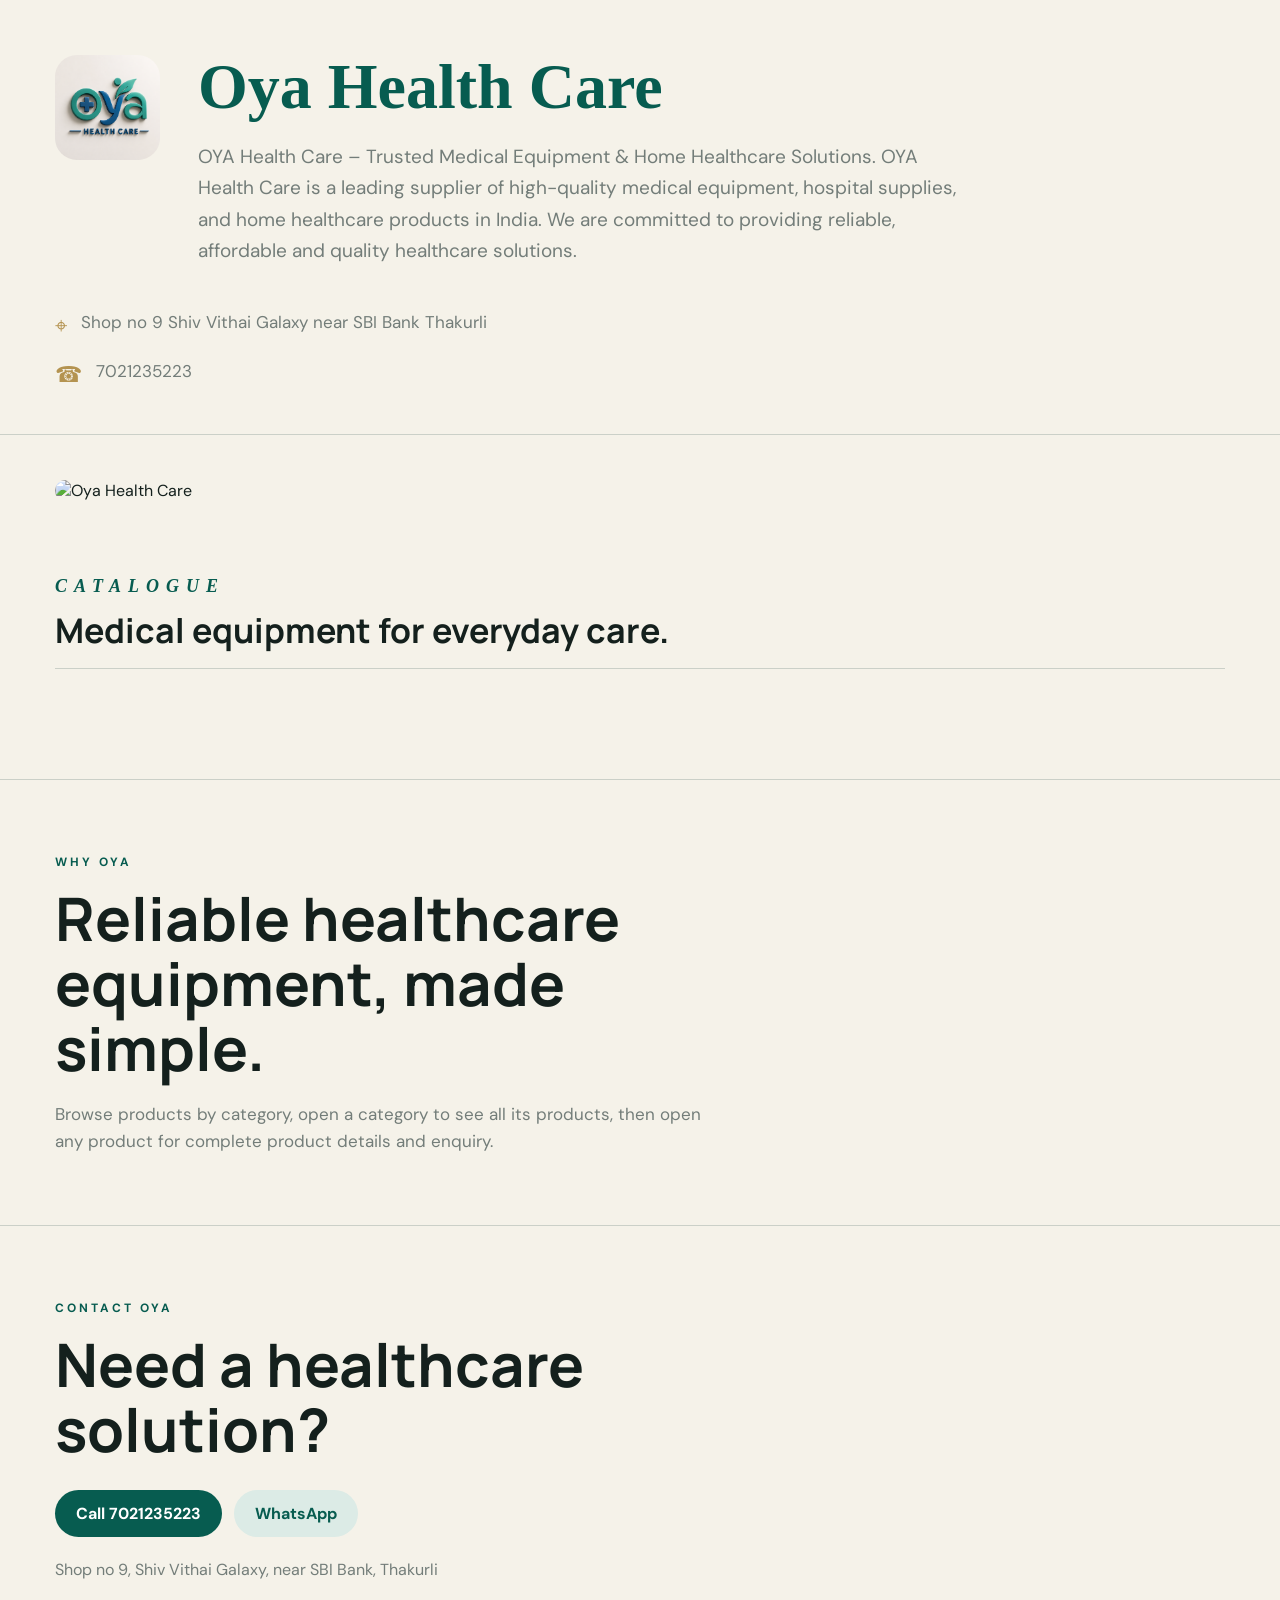
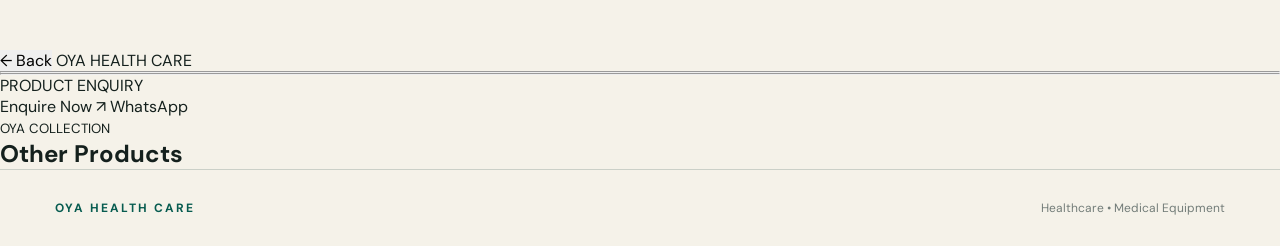
==== commit 4c6379ca: "Update index.html" ====
--- a/index.html
+++ b/index.html
@@ -2,47 +2,34 @@
 <html lang="en">
 
 <head>
-
     <meta charset="UTF-8">
 
-    <meta
-        name="viewport"
-        content="width=device-width, initial-scale=1.0"
-    >
+    <meta name="viewport"
+          content="width=device-width, initial-scale=1.0">
 
     <title>Oya Health Care | Medical Equipment</title>
 
     <link rel="preconnect" href="https://fonts.googleapis.com">
 
-    <link
-        rel="preconnect"
-        href="https://fonts.gstatic.com"
-        crossorigin
-    >
-
-    <link
-        href="https://fonts.googleapis.com/css2?family=DM+Sans:wght@400;500;600;700&family=Manrope:wght@500;600;700;800&display=swap"
-        rel="stylesheet"
-    >
-
-    <link rel="stylesheet" href="style.css">
-
+    <link rel="preconnect"
+          href="https://fonts.gstatic.com"
+          crossorigin>
+
+    <link href="https://fonts.googleapis.com/css2?family=DM+Sans:wght@400;500;600;700&family=Manrope:wght@500;600;700;800&display=swap"
+          rel="stylesheet">
+
+    <link rel="stylesheet" href="style.css?v=10">
 </head>
 
-
 <body>
 
-
 <!-- =====================================================
      MOBILE HEADER
 ===================================================== -->
 
 <header class="topbar">
 
-    <a
-        class="mini-brand"
-        href="#home"
-    >
+    <a href="#home" class="mini-brand">
         OYA
     </a>
 
@@ -50,41 +37,25 @@
         OYA HEALTH CARE
     </div>
 
-    <button
-        class="menu-btn"
-        id="menuBtn"
-        aria-label="Open menu"
-    >
+    <button id="menuBtn" class="menu-btn">
         ☰
     </button>
 
-    <nav
-        class="mobile-nav"
-        id="mobileNav"
-    >
-
-        <a href="#home">
-            Home
-        </a>
-
-        <a href="#catalogue">
-            Catalogue
-        </a>
-
-        <a href="#about">
-            About
-        </a>
-
-        <a href="#contact">
-            Contact
-        </a>
+    <nav id="mobileNav" class="mobile-nav">
+
+        <a href="#home">Home</a>
+
+        <a href="#catalogue">Catalogue</a>
+
+        <a href="#about">About</a>
+
+        <a href="#contact">Contact</a>
 
     </nav>
 
 </header>
 
 
-
 <main>
 
 
@@ -92,23 +63,17 @@
      HOME
 ===================================================== -->
 
-<section
-    class="home"
-    id="home"
->
-
+<section id="home" class="home">
 
     <div class="home-company">
 
-
-        <!-- ONLY REAL LOGO -->
+        <!-- ONLY ACTUAL LOGO -->
 
         <img
+            src="images/logo (2).png"
             class="company-logo"
-            src="images/logo (2).png"
             alt="Oya Health Care"
         >
-
 
         <div class="company-copy">
 
@@ -130,52 +95,32 @@
     </div>
 
 
-
-    <!-- =================================================
-         CONTACT INFORMATION
-    ================================================= -->
-
     <div class="contact-info">
 
         <div>
+            <span>⌖</span>
 
             <span>
-                ⌖
+                Shop no 9 Shiv Vithai Galaxy near SBI Bank Thakurli
             </span>
-
-            <span>
-                Shop no 9 Shiv Vithai Galaxy
-                near SBI Bank Thakurli
-            </span>
-
-        </div>
-
+        </div>
 
         <div>
-
-            <span>
-                ☎
-            </span>
+            <span>☎</span>
 
             <a href="tel:7021235223">
                 7021235223
             </a>
-
-        </div>
-
-    </div>
-
-
-
-    <!-- =================================================
-         BANNER
-    ================================================= -->
+        </div>
+
+    </div>
+
 
     <div class="banner">
 
         <img
             src="images/oya banner.png"
-            alt="Oya Health Care Medical Equipment"
+            alt="Oya Health Care"
         >
 
     </div>
@@ -188,11 +133,7 @@
      CATALOGUE
 ===================================================== -->
 
-<section
-    class="catalogue"
-    id="catalogue"
->
-
+<section id="catalogue" class="catalogue">
 
     <div class="catalogue-heading">
 
@@ -207,12 +148,64 @@
     </div>
 
 
-    <div
-        class="category-grid"
-        id="categoryGrid"
-    >
-    </div>
-
+    <div id="categoryGrid"
+         class="category-grid">
+    </div>
+
+</section>
+
+
+
+<!-- =====================================================
+     CATEGORY PAGE
+===================================================== -->
+
+<section id="categoryView"
+         class="category-view">
+
+    <div class="category-top">
+
+        <button id="backCatalogue"
+                class="back-button">
+
+            ← Back to Catalogue
+
+        </button>
+
+        <span>
+            OYA HEALTH CARE
+        </span>
+
+    </div>
+
+
+    <div class="category-heading">
+
+        <div>
+
+            <small>
+                OYA COLLECTION
+            </small>
+
+            <h2 id="categoryTitle">
+            </h2>
+
+            <p id="categoryDescription">
+            </p>
+
+        </div>
+
+        <strong id="categoryCount">
+        </strong>
+
+    </div>
+
+
+    <!-- ALL PRODUCTS -->
+
+    <div id="productGrid"
+         class="product-grid">
+    </div>
 
 </section>
 
@@ -222,10 +215,7 @@
      ABOUT
 ===================================================== -->
 
-<section
-    class="about"
-    id="about"
->
+<section id="about" class="about">
 
     <span>
         WHY OYA
@@ -237,9 +227,9 @@
     </h2>
 
     <p>
-        Browse products by category, open a category
-        to see all its products, then open any product
-        for details and enquiry.
+        Browse products by category, open a category to see
+        all its products, then open any product for complete
+        product details and enquiry.
     </p>
 
 </section>
@@ -250,10 +240,7 @@
      CONTACT
 ===================================================== -->
 
-<section
-    class="contact"
-    id="contact"
->
+<section id="contact" class="contact">
 
     <span>
         CONTACT OYA
@@ -262,7 +249,6 @@
     <h2>
         Need a healthcare solution?
     </h2>
-
 
     <div class="contact-buttons">
 
@@ -280,7 +266,6 @@
 
     </div>
 
-
     <p>
         Shop no 9, Shiv Vithai Galaxy,
         near SBI Bank, Thakurli
@@ -291,208 +276,142 @@
 
 
 <!-- =====================================================
-     CATEGORY PAGE
-===================================================== -->
-
-<section
-    class="category-view"
-    id="categoryView"
-    aria-hidden="true"
->
-
-
-    <div class="category-view-top">
-
-        <button
-            class="back-btn"
-            id="backBtn"
-        >
-            ← Back to Catalogue
+     PRODUCT DETAIL PAGE
+===================================================== -->
+
+<section id="productView"
+         class="product-view">
+
+    <div class="product-header">
+
+        <button id="backProducts"
+                class="back-button">
+
+            ← Back
+
         </button>
 
-    </div>
-
-
-
-    <div class="category-intro">
-
-        <div>
-
-            <span>
+        <span>
+            OYA HEALTH CARE
+        </span>
+
+    </div>
+
+
+    <div class="product-layout">
+
+
+        <!-- =================================================
+             LEFT IMAGE
+        ================================================= -->
+
+        <div class="product-gallery">
+
+            <div class="main-image-box">
+
+                <img
+                    id="mainProductImage"
+                    src=""
+                    alt=""
+                >
+
+            </div>
+
+
+            <!-- THUMBNAILS -->
+
+            <div id="thumbnailContainer"
+                 class="thumbnail-container">
+            </div>
+
+        </div>
+
+
+
+        <!-- =================================================
+             RIGHT INFORMATION
+        ================================================= -->
+
+        <div class="product-information">
+
+            <span id="productCategory"
+                  class="product-category">
+            </span>
+
+
+            <h1 id="productTitle">
+            </h1>
+
+
+            <p id="productDescription">
+            </p>
+
+
+            <hr>
+
+
+            <div id="productInfoSection"
+                 class="product-info-section">
+
+            </div>
+
+
+            <hr>
+
+
+            <div class="enquiry-label">
+                PRODUCT ENQUIRY
+            </div>
+
+
+            <div class="product-actions">
+
+                <a href="tel:7021235223">
+                    Enquire Now ↗
+                </a>
+
+                <a
+                    id="productWhatsApp"
+                    href="#"
+                    target="_blank"
+                    rel="noopener"
+                >
+                    WhatsApp
+                </a>
+
+            </div>
+
+        </div>
+
+    </div>
+
+
+    <!-- =================================================
+         OTHER PRODUCTS
+    ================================================= -->
+
+    <div class="related-products">
+
+        <div class="related-heading">
+
+            <small>
                 OYA COLLECTION
-            </span>
-
-            <h2 id="categoryTitle">
+            </small>
+
+            <h2>
+                Other Products
             </h2>
 
-            <p id="categoryDescription">
-            </p>
-
-        </div>
-
-
-        <div
-            class="category-count"
-            id="categoryCount"
-        >
-        </div>
-
-    </div>
-
-
-
-    <!-- ALL PRODUCTS -->
-
-    <div
-        class="product-grid"
-        id="productGrid"
-    >
-    </div>
-
-</section>
-
-
-
-<!-- =====================================================
-     PRODUCT DETAIL
-===================================================== -->
-
-<div
-    class="product-modal"
-    id="productModal"
-    aria-hidden="true"
->
-
-
-    <div class="product-page">
-
-
-        <button
-            class="close-product"
-            id="closeProduct"
-            aria-label="Close product"
-        >
-            ×
-        </button>
-
-
-        <button
-            class="modal-back"
-            id="modalBack"
-        >
-            ← Back to Products
-        </button>
-
-
-
-        <div class="product-detail">
-
-
-            <!-- PRODUCT IMAGE -->
-
-            <div class="product-gallery">
-
-                <div class="main-product-image">
-
-                    <img
-                        id="detailImage"
-                        src=""
-                        alt=""
-                    >
-
-                </div>
-
-            </div>
-
-
-
-            <!-- PRODUCT INFORMATION -->
-
-            <div class="product-details">
-
-                <span
-                    class="detail-category"
-                    id="detailCategory"
-                >
-                </span>
-
-
-                <h2
-                    id="detailTitle"
-                >
-                </h2>
-
-
-                <p
-                    id="detailDescription"
-                >
-                </p>
-
-
-                <hr>
-
-
-                <div class="detail-label">
-                    PRODUCT ENQUIRY
-                </div>
-
-
-                <div class="detail-actions">
-
-                    <a href="tel:7021235223">
-                        Enquire Now ↗
-                    </a>
-
-                    <a
-                        id="detailWhatsApp"
-                        href="#"
-                        target="_blank"
-                        rel="noopener"
-                    >
-                        WhatsApp
-                    </a>
-
-                </div>
-
-            </div>
-
-        </div>
-
-
-
-        <!-- =================================================
-             OTHER PRODUCTS
-        ================================================= -->
-
-        <section class="other-products">
-
-            <div class="other-products-heading">
-
-                <span>
-                    OYA COLLECTION
-                </span>
-
-                <h3>
-                    Other Products
-                </h3>
-
-            </div>
-
-
-            <div
-                class="other-products-grid"
-                id="otherProductsGrid"
-            >
-            </div>
-
-        </section>
-
-
-    </div>
-
-</div>
-
-
+        </div>
+
+
+        <div id="relatedProductsGrid"
+             class="related-products-grid">
+        </div>
+
+    </div>
+
+</section>
 
 </main>
 
@@ -516,8 +435,7 @@
 
 
 
-<script src="script.js"></script>
+<script src="script.js?v=10"></script>
 
 </body>
-
 </html>
--- a/style.css
+++ b/style.css
@@ -1,11 +1,5 @@
 /* =========================================================
    OYA HEALTH CARE
-   PREMIUM MOBILE-FIRST CATALOGUE
-========================================================= */
-
-
-/* =========================================================
-   RESET
 ========================================================= */
 
 * {
@@ -46,16 +40,10 @@
 }
 
 
-/* =========================================================
-   VARIABLES
-========================================================= */
-
 :root {
 
     --cream: #f5f2e9;
 
-    --cream-dark: #ece8dc;
-
     --white: #ffffff;
 
     --green: #075c50;
@@ -72,12 +60,10 @@
 
     --gold: #b49350;
 
-    --shadow: 0 12px 35px rgba(20, 32, 29, 0.08);
-
-    --radius: 26px;
-
     --max-width: 1450px;
-}
+
+}
+
 
 
 /* =========================================================
@@ -85,10 +71,9 @@
 ========================================================= */
 
 .topbar {
-
     display: none;
-
-}
+}
+
 
 
 /* =========================================================
@@ -96,21 +81,15 @@
 ========================================================= */
 
 .home {
-
     width: 100%;
-
-}
-
-
-/* =========================================================
-   COMPANY AREA
-========================================================= */
+}
+
 
 .home-company {
 
     max-width: var(--max-width);
 
-    margin: 0 auto;
+    margin: auto;
 
     padding: 55px 55px 25px;
 
@@ -139,19 +118,25 @@
 
 
 .company-copy {
-
     max-width: 760px;
-
 }
 
 
 .company-copy h1 {
 
-    font-family: Georgia, "Times New Roman", serif;
+    font-family:
+        Georgia,
+        "Times New Roman",
+        serif;
 
     color: var(--green);
 
-    font-size: clamp(38px, 5vw, 65px);
+    font-size:
+        clamp(
+            38px,
+            5vw,
+            65px
+        );
 
     line-height: 1;
 
@@ -169,6 +154,7 @@
     line-height: 1.65;
 
 }
+
 
 
 /* =========================================================
@@ -179,11 +165,12 @@
 
     max-width: var(--max-width);
 
-    margin: 0 auto;
+    margin: auto;
 
     padding: 20px 55px 45px;
 
-    border-bottom: 1px solid var(--line);
+    border-bottom:
+        1px solid var(--line);
 
     display: flex;
 
@@ -209,29 +196,14 @@
 }
 
 
-.contact-info span {
+.contact-info div > span:first-child {
 
     color: var(--gold);
 
     font-size: 22px;
 
-    line-height: 1;
-
-}
-
-
-.contact-info a {
-
-    transition: color 0.2s ease;
-
-}
-
-
-.contact-info a:hover {
-
-    color: var(--green);
-
-}
+}
+
 
 
 /* =========================================================
@@ -242,7 +214,7 @@
 
     max-width: var(--max-width);
 
-    margin: 0 auto;
+    margin: auto;
 
     padding: 45px 55px 20px;
 
@@ -260,6 +232,7 @@
     border-radius: 24px;
 
 }
+
 
 
 /* =========================================================
@@ -270,20 +243,21 @@
 
     max-width: var(--max-width);
 
-    margin: 0 auto;
-
-    padding: 65px 55px 90px;
+    margin: auto;
+
+    padding: 55px 55px 80px;
 
 }
 
 
 .catalogue-heading {
 
-    margin-bottom: 40px;
-
-    border-bottom: 1px solid var(--line);
-
-    padding-bottom: 20px;
+    margin-bottom: 30px;
+
+    border-bottom:
+        1px solid var(--line);
+
+    padding-bottom: 18px;
 
 }
 
@@ -294,13 +268,16 @@
 
     color: var(--green);
 
-    font-family: Georgia, "Times New Roman", serif;
-
-    font-size: 19px;
+    font-family:
+        Georgia,
+        "Times New Roman",
+        serif;
+
+    font-size: 18px;
 
     font-style: italic;
 
-    letter-spacing: 8px;
+    letter-spacing: 7px;
 
     font-weight: 600;
 
@@ -309,15 +286,18 @@
 
 .catalogue-heading h2 {
 
-    margin-top: 18px;
-
-    font-family: "Manrope", sans-serif;
-
-    font-size: 35px;
+    margin-top: 14px;
+
+    font-family:
+        "Manrope",
+        sans-serif;
+
+    font-size: 34px;
 
     line-height: 1.15;
 
 }
+
 
 
 /* =========================================================
@@ -328,192 +308,162 @@
 
     display: grid;
 
-    grid-template-columns: repeat(3, minmax(0, 1fr));
-
-    gap: 48px 30px;
-
-}
+    grid-template-columns:
+        repeat(
+            3,
+            minmax(0,1fr)
+        );
+
+    gap: 38px 25px;
+
+}
+
+
+.category-card {
+
+    min-width: 0;
+
+    cursor: pointer;
+
+    transition:
+        transform .25s ease;
+
+}
+
+
+.category-card:hover {
+
+    transform:
+        translateY(-5px);
+
+}
+
+
+.category-image {
+
+    width: 100%;
+
+    aspect-ratio: 1.12 / 1;
+
+    background: white;
+
+    border-radius: 20px;
+
+    overflow: hidden;
+
+    margin-bottom: 15px;
+
+}
+
+
+.category-image img {
+
+    width: 100%;
+
+    height: 100%;
+
+    object-fit: cover;
+
+}
+
+
+.category-label {
+
+    color: var(--green);
+
+    font-size: 10px;
+
+    font-weight: 700;
+
+    letter-spacing: 2px;
+
+    margin-bottom: 6px;
+
+}
+
+
+.category-card h3 {
+
+    font-family:
+        "Manrope",
+        sans-serif;
+
+    font-size: 22px;
+
+    line-height: 1.15;
+
+    margin-bottom: 7px;
+
+}
+
+
+.category-card p {
+
+    color: var(--muted);
+
+    font-size: 13px;
+
+    line-height: 1.45;
+
+}
+
+
+.category-bottom {
+
+    border-top:
+        1px solid var(--line);
+
+    margin-top: 12px;
+
+    padding-top: 9px;
+
+    display: flex;
+
+    align-items: center;
+
+    justify-content: space-between;
+
+}
+
+
+.category-products {
+
+    color: var(--green);
+
+    font-size: 10px;
+
+    font-weight: 700;
+
+    letter-spacing: 1px;
+
+}
+
+
+.category-arrow {
+
+    color: var(--gold);
+
+    font-size: 19px;
+
+}
+
 
 
 /* =========================================================
-   CATEGORY CARD
+   ABOUT / CONTACT
 ========================================================= */
 
-.category-card {
-
-    min-width: 0;
-
-    cursor: pointer;
-
-    transition:
-        transform 0.25s ease,
-        opacity 0.25s ease;
-
-}
-
-
-.category-card:hover {
-
-    transform: translateY(-5px);
-
-}
-
-
-.category-image {
-
-    width: 100%;
-
-    aspect-ratio: 1.12 / 1;
-
-    background: #fff;
-
-    border-radius: 24px;
-
-    overflow: hidden;
-
-    margin-bottom: 22px;
-
-}
-
-
-.category-image img {
-
-    width: 100%;
-
-    height: 100%;
-
-    object-fit: cover;
-
-    transition: transform 0.35s ease;
-
-}
-
-
-.category-card:hover .category-image img {
-
-    transform: scale(1.035);
-
-}
-
-
-.category-label {
-
-    display: flex;
-
-    align-items: center;
-
-    gap: 7px;
-
-    color: var(--green);
-
-    font-size: 12px;
-
-    font-weight: 700;
-
-    letter-spacing: 3px;
-
-    text-transform: uppercase;
-
-    margin-bottom: 10px;
-
-}
-
-
-.category-label::before {
-
-    content: "";
-
-    width: 5px;
-
-    height: 5px;
-
-    border-radius: 50%;
-
-    background: var(--green);
-
-}
-
-
-.category-card h3 {
-
-    font-family: "Manrope", sans-serif;
-
-    font-size: 26px;
-
-    line-height: 1.2;
-
-    font-weight: 600;
-
-    margin-bottom: 10px;
-
-}
-
-
-.category-card p {
-
-    color: var(--muted);
-
-    font-size: 16px;
-
-    line-height: 1.55;
-
-    min-height: 50px;
-
-}
-
-
-.category-bottom {
-
-    border-top: 1px solid var(--line);
-
-    margin-top: 20px;
-
-    padding-top: 14px;
-
-    display: flex;
-
-    align-items: center;
-
-    justify-content: space-between;
-
-}
-
-
-.category-products {
-
-    color: var(--green);
-
-    font-size: 13px;
-
-    font-weight: 700;
-
-    letter-spacing: 2px;
-
-}
-
-
-.category-arrow {
-
-    color: var(--gold);
-
-    font-size: 25px;
-
-}
-
-
-/* =========================================================
-   ABOUT
-========================================================= */
-
-.about {
+.about,
+.contact {
 
     max-width: var(--max-width);
 
-    margin: 0 auto;
-
-    padding: 80px 55px;
-
-    border-top: 1px solid var(--line);
+    margin: auto;
+
+    padding: 70px 55px;
+
+    border-top:
+        1px solid var(--line);
 
 }
 
@@ -523,11 +473,11 @@
 
     color: var(--green);
 
-    font-size: 13px;
+    font-size: 12px;
 
     font-weight: 700;
 
-    letter-spacing: 4px;
+    letter-spacing: 3px;
 
 }
 
@@ -537,11 +487,18 @@
 
     max-width: 720px;
 
-    margin-top: 18px;
-
-    font-family: "Manrope", sans-serif;
-
-    font-size: clamp(35px, 5vw, 60px);
+    margin-top: 15px;
+
+    font-family:
+        "Manrope",
+        sans-serif;
+
+    font-size:
+        clamp(
+            35px,
+            5vw,
+            60px
+        );
 
     line-height: 1.08;
 
@@ -552,210 +509,201 @@
 
     max-width: 650px;
 
+    margin-top: 20px;
+
+    color: var(--muted);
+
+    font-size: 17px;
+
+    line-height: 1.6;
+
+}
+
+
+
+/* =========================================================
+   CONTACT BUTTONS
+========================================================= */
+
+.contact-buttons {
+
+    display: flex;
+
+    gap: 12px;
+
+    margin-top: 28px;
+
+}
+
+
+.contact-buttons a {
+
+    display: inline-flex;
+
+    align-items: center;
+
+    justify-content: center;
+
+    padding: 13px 21px;
+
+    border-radius: 50px;
+
+    background:
+        var(--green);
+
+    color: white;
+
+    font-weight: 700;
+
+}
+
+
+.contact-buttons a:last-child {
+
+    background:
+        var(--green-light);
+
+    color: var(--green);
+
+}
+
+
+.contact p {
+
+    color: var(--muted);
+
     margin-top: 22px;
 
+    font-size: 16px;
+
+}
+
+
+
+/* =========================================================
+   CATEGORY PAGE
+========================================================= */
+
+.category-view {
+
+    display: none;
+
+    max-width: var(--max-width);
+
+    margin: auto;
+
+    padding: 35px 55px 80px;
+
+}
+
+
+.category-view.active {
+    display: block;
+}
+
+
+.category-view-top {
+
+    margin-bottom: 35px;
+
+}
+
+
+.back-btn {
+
+    background: transparent;
+
     color: var(--muted);
 
     font-size: 18px;
 
-    line-height: 1.65;
-
-}
-
-
-/* =========================================================
-   CONTACT SECTION
-========================================================= */
-
-.contact {
-
-    max-width: var(--max-width);
-
-    margin: 0 auto;
-
-    padding: 80px 55px;
-
-    border-top: 1px solid var(--line);
-
-}
-
-
-.contact-buttons {
+    font-weight: 600;
+
+}
+
+
+.category-intro {
 
     display: flex;
 
-    gap: 12px;
-
-    margin-top: 30px;
-
-}
-
-
-.contact-buttons a {
-
-    display: inline-flex;
-
-    align-items: center;
-
-    justify-content: center;
-
-    padding: 14px 22px;
-
-    border-radius: 50px;
-
-    background: var(--green);
-
-    color: white;
+    justify-content:
+        space-between;
+
+    gap: 30px;
+
+    align-items:
+        flex-end;
+
+    border-bottom:
+        1px solid var(--line);
+
+    padding-bottom: 22px;
+
+    margin-bottom: 35px;
+
+}
+
+
+.category-intro span {
+
+    color: var(--green);
+
+    font-size: 11px;
 
     font-weight: 700;
 
-}
-
-
-.contact-buttons a:last-child {
-
-    background: var(--green-light);
+    letter-spacing: 3px;
+
+}
+
+
+.category-intro h2 {
+
+    margin-top: 10px;
+
+    font-family:
+        "Manrope",
+        sans-serif;
+
+    font-size:
+        clamp(
+            34px,
+            5vw,
+            58px
+        );
+
+    line-height: 1.05;
+
+}
+
+
+.category-intro p {
+
+    margin-top: 12px;
+
+    max-width: 650px;
+
+    color: var(--muted);
+
+    font-size: 16px;
+
+    line-height: 1.55;
+
+}
+
+
+.category-count {
 
     color: var(--green);
 
-}
-
-
-.contact p {
-
-    color: var(--muted);
-
-    margin-top: 25px;
-
-    font-size: 17px;
-
-}
-
-
-/* =========================================================
-   CATEGORY VIEW
-========================================================= */
-
-.category-view {
-
-    display: none;
-
-    max-width: var(--max-width);
-
-    margin: 0 auto;
-
-    padding: 50px 55px 100px;
-
-}
-
-
-.category-view.active {
-
-    display: block;
-
-}
-
-
-.category-view-top {
-
-    margin-bottom: 45px;
-
-}
-
-
-.back-btn {
-
-    background: transparent;
-
-    color: var(--muted);
-
-    font-size: 20px;
-
-    font-weight: 600;
-
-}
-
-
-.back-btn:hover {
-
-    color: var(--green);
-
-}
-
-
-.category-intro {
-
-    display: flex;
-
-    justify-content: space-between;
-
-    gap: 40px;
-
-    align-items: flex-end;
-
-    border-bottom: 1px solid var(--line);
-
-    padding-bottom: 25px;
-
-    margin-bottom: 45px;
-
-}
-
-
-.category-intro span {
-
-    color: var(--green);
-
-    font-size: 13px;
+    font-size: 12px;
 
     font-weight: 700;
 
-    letter-spacing: 4px;
-
-}
-
-
-.category-intro h2 {
-
-    margin-top: 12px;
-
-    font-family: "Manrope", sans-serif;
-
-    font-size: clamp(38px, 5vw, 60px);
-
-    line-height: 1.05;
-
-}
-
-
-.category-intro p {
-
-    margin-top: 15px;
-
-    max-width: 650px;
-
-    color: var(--muted);
-
-    font-size: 18px;
-
-    line-height: 1.6;
-
-}
-
-
-.category-count {
-
-    color: var(--green);
-
-    font-size: 14px;
-
-    font-weight: 700;
-
-    letter-spacing: 2px;
-
-    white-space: nowrap;
-
-}
+    letter-spacing: 1px;
+
+}
+
 
 
 /* =========================================================
@@ -766,9 +714,13 @@
 
     display: grid;
 
-    grid-template-columns: repeat(3, minmax(0, 1fr));
-
-    gap: 50px 30px;
+    grid-template-columns:
+        repeat(
+            3,
+            minmax(0,1fr)
+        );
+
+    gap: 35px 25px;
 
 }
 
@@ -784,15 +736,16 @@
 
 .product-card-image {
 
-    background: #fff;
-
-    border-radius: 25px;
+    background: white;
+
+    border-radius: 18px;
 
     overflow: hidden;
 
-    aspect-ratio: 1 / 0.92;
-
-    margin-bottom: 20px;
+    aspect-ratio:
+        1 / .90;
+
+    margin-bottom: 13px;
 
 }
 
@@ -805,15 +758,6 @@
 
     object-fit: contain;
 
-    transition: transform 0.35s ease;
-
-}
-
-
-.product-card:hover .product-card-image img {
-
-    transform: scale(1.045);
-
 }
 
 
@@ -821,28 +765,30 @@
 
     color: var(--green);
 
-    font-size: 11px;
+    font-size: 9px;
 
     font-weight: 700;
 
-    letter-spacing: 3px;
+    letter-spacing: 1.5px;
 
     text-transform: uppercase;
 
-    margin-bottom: 9px;
+    margin-bottom: 6px;
 
 }
 
 
 .product-card h3 {
 
-    font-family: "Manrope", sans-serif;
-
-    font-size: 23px;
+    font-family:
+        "Manrope",
+        sans-serif;
+
+    font-size: 19px;
 
     line-height: 1.2;
 
-    margin-bottom: 10px;
+    margin-bottom: 7px;
 
 }
 
@@ -851,136 +797,117 @@
 
     color: var(--muted);
 
-    font-size: 15px;
-
-    line-height: 1.55;
-
-}
-
-
-/* =========================================================
-   PRODUCT MODAL
-========================================================= */
-
-.product-modal {
-
-    position: fixed;
-
-    inset: 0;
-
-    z-index: 9999;
-
-    display: none;
-
-    background: #fff;
-
-    overflow-y: auto;
-
-}
-
-
-.product-modal.active {
-
-    display: block;
-
-}
-
-
-.product-page {
-
-    min-height: 100vh;
-
-    position: relative;
-
-    max-width: 1450px;
-
-    margin: 0 auto;
-
-    padding: 25px 55px 80px;
-
-}
-
-
-.close-product {
-
-    position: fixed;
-
-    right: 35px;
-
-    top: 25px;
-
-    width: 48px;
-
-    height: 48px;
-
-    border-radius: 50%;
-
-    background: #f0f0ed;
-
-    color: #333;
-
-    font-size: 32px;
-
-    line-height: 1;
-
-    z-index: 10;
-
-}
-
-
-.modal-back {
-
-    background: transparent;
-
-    color: #686f6c;
-
-    font-size: 16px;
-
-    margin-bottom: 15px;
-
-}
-
-
-.modal-back:hover {
-
-    color: var(--green);
-
-}
+    font-size: 12px;
+
+    line-height: 1.45;
+
+}
+
 
 
 /* =========================================================
    PRODUCT DETAIL
 ========================================================= */
 
+.product-modal {
+
+    position: fixed;
+
+    inset: 0;
+
+    z-index: 9999;
+
+    display: none;
+
+    background: white;
+
+    overflow-y: auto;
+
+}
+
+
+.product-modal.active {
+    display: block;
+}
+
+
+.product-page {
+
+    min-height: 100vh;
+
+    max-width: 1450px;
+
+    margin: auto;
+
+    padding: 20px 55px 70px;
+
+    position: relative;
+
+}
+
+
+.close-product {
+
+    position: fixed;
+
+    right: 30px;
+
+    top: 20px;
+
+    width: 45px;
+
+    height: 45px;
+
+    border-radius: 50%;
+
+    background: #f0f0ed;
+
+    color: #333;
+
+    font-size: 30px;
+
+    z-index: 20;
+
+}
+
+
+.modal-back {
+
+    background: transparent;
+
+    color: var(--muted);
+
+    font-size: 16px;
+
+    margin-bottom: 20px;
+
+}
+
+
 .product-detail {
 
     display: grid;
 
-    grid-template-columns: minmax(0, 1.05fr) minmax(0, 0.95fr);
-
-    gap: 60px;
+    grid-template-columns:
+        minmax(0,1fr)
+        minmax(0,1fr);
+
+    gap: 50px;
 
     align-items: start;
 
 }
 
 
-.product-gallery {
-
-    min-width: 0;
-
-}
-
-
 .main-product-image {
 
     width: 100%;
 
-    aspect-ratio: 1 / 0.92;
-
-    background: #fff;
-
-    border-radius: 8px;
+    aspect-ratio: 1 / .92;
+
+    background: #f8f8f6;
+
+    border-radius: 15px;
 
     overflow: hidden;
 
@@ -998,50 +925,220 @@
 }
 
 
-.thumbs {
+.product-details {
+
+    padding-top: 15px;
+
+}
+
+
+.detail-category {
+
+    display: block;
+
+    color: #777;
+
+    font-size: 10px;
+
+    font-weight: 700;
+
+    letter-spacing: 2px;
+
+    text-transform: uppercase;
+
+    margin-bottom: 10px;
+
+}
+
+
+.product-details h2 {
+
+    font-family:
+        "Manrope",
+        sans-serif;
+
+    font-size:
+        clamp(
+            34px,
+            5vw,
+            55px
+        );
+
+    line-height: 1.05;
+
+    margin-bottom: 22px;
+
+}
+
+
+.product-details > p {
+
+    color: #686f6c;
+
+    font-size: 17px;
+
+    line-height: 1.65;
+
+}
+
+
+.product-details hr {
+
+    border: 0;
+
+    border-top:
+        1px solid #d0d0cc;
+
+    margin: 35px 0 25px;
+
+}
+
+
+.detail-label {
+
+    font-size: 10px;
+
+    font-weight: 700;
+
+    color: #777;
+
+    letter-spacing: 2px;
+
+    margin-bottom: 15px;
+
+}
+
+
+.detail-actions {
 
     display: flex;
 
     gap: 10px;
 
-    margin-top: 14px;
-
-    overflow-x: auto;
-
-    padding-bottom: 5px;
-
-}
-
-
-.thumb {
-
-    width: 76px;
-
-    height: 76px;
-
-    flex: 0 0 76px;
-
-    background: #fff;
-
-    border: 2px solid transparent;
-
-    border-radius: 10px;
+}
+
+
+.detail-actions a {
+
+    display: inline-flex;
+
+    align-items: center;
+
+    justify-content: center;
+
+    border: 1px solid #222;
+
+    border-radius: 6px;
+
+    padding: 11px 18px;
+
+    font-weight: 700;
+
+}
+
+
+.detail-actions a:first-child {
+
+    background: #111;
+
+    color: white;
+
+}
+
+
+
+/* =========================================================
+   OTHER PRODUCTS
+========================================================= */
+
+.other-products {
+
+    margin-top: 70px;
+
+    padding-top: 45px;
+
+    border-top:
+        1px solid #d7d7d2;
+
+}
+
+
+.other-products-heading span {
+
+    color: var(--green);
+
+    font-size: 10px;
+
+    font-weight: 700;
+
+    letter-spacing: 3px;
+
+}
+
+
+.other-products-heading h3 {
+
+    margin-top: 10px;
+
+    font-family:
+        "Manrope",
+        sans-serif;
+
+    font-size: 30px;
+
+}
+
+
+.other-products-grid {
+
+    margin-top: 28px;
+
+    display: grid;
+
+    grid-template-columns:
+        repeat(
+            4,
+            minmax(0,1fr)
+        );
+
+    gap: 20px;
+
+}
+
+
+.other-product-card {
+
+    cursor: pointer;
+
+    background: #f7f6f1;
+
+    border-radius: 15px;
 
     overflow: hidden;
 
-    padding: 3px;
-
-}
-
-
-.thumb.active {
-
-    border-color: #3158ff;
-
-}
-
-
-.thumb img {
+}
+
+
+.other-product-card.selected {
+
+    outline:
+        2px solid var(--green);
+
+}
+
+
+.other-product-image {
+
+    height: 180px;
+
+    background: white;
+
+    padding: 12px;
+
+}
+
+
+.other-product-image img {
 
     width: 100%;
 
@@ -1052,121 +1149,55 @@
 }
 
 
-.product-details {
-
-    padding-top: 20px;
-
-}
-
-
-.detail-category {
-
-    display: block;
-
-    color: #777;
+.other-product-info {
+
+    padding: 15px;
+
+}
+
+
+.other-product-info span {
+
+    color: var(--green);
+
+    font-size: 8px;
+
+    font-weight: 700;
+
+    letter-spacing: 1.5px;
+
+}
+
+
+.other-product-info h4 {
+
+    margin-top: 7px;
+
+    font-family:
+        "Manrope",
+        sans-serif;
+
+    font-size: 16px;
+
+    line-height: 1.25;
+
+}
+
+
+.other-product-info button {
+
+    margin-top: 12px;
+
+    background: transparent;
+
+    color: var(--green);
+
+    font-weight: 700;
 
     font-size: 12px;
 
-    font-weight: 700;
-
-    letter-spacing: 3px;
-
-    text-transform: uppercase;
-
-    margin-bottom: 12px;
-
-}
-
-
-.product-details h2 {
-
-    font-family: "Manrope", sans-serif;
-
-    font-size: clamp(36px, 5vw, 58px);
-
-    line-height: 1.05;
-
-    margin-bottom: 25px;
-
-}
-
-
-.product-details > p {
-
-    color: #686f6c;
-
-    font-size: 18px;
-
-    line-height: 1.7;
-
-    max-width: 550px;
-
-}
-
-
-.product-details hr {
-
-    border: 0;
-
-    border-top: 1px solid #d0d0cc;
-
-    margin: 45px 0 28px;
-
-}
-
-
-.detail-label {
-
-    font-size: 11px;
-
-    font-weight: 700;
-
-    color: #777;
-
-    letter-spacing: 3px;
-
-    margin-bottom: 18px;
-
-}
-
-
-.detail-actions {
-
-    display: flex;
-
-    gap: 12px;
-
-    flex-wrap: wrap;
-
-}
-
-
-.detail-actions a {
-
-    display: inline-flex;
-
-    align-items: center;
-
-    justify-content: center;
-
-    border: 1px solid #222;
-
-    border-radius: 4px;
-
-    padding: 12px 20px;
-
-    font-weight: 700;
-
-}
-
-
-.detail-actions a:first-child {
-
-    background: #111;
-
-    color: white;
-
-}
+}
+
 
 
 /* =========================================================
@@ -1177,15 +1208,17 @@
 
     max-width: var(--max-width);
 
-    margin: 0 auto;
-
-    padding: 35px 55px;
-
-    border-top: 1px solid var(--line);
+    margin: auto;
+
+    padding: 30px 55px;
+
+    border-top:
+        1px solid var(--line);
 
     display: flex;
 
-    justify-content: space-between;
+    justify-content:
+        space-between;
 
     color: var(--green);
 
@@ -1194,9 +1227,9 @@
 
 footer strong {
 
-    font-size: 13px;
-
-    letter-spacing: 3px;
+    font-size: 12px;
+
+    letter-spacing: 2px;
 
 }
 
@@ -1205,874 +1238,14 @@
 
     color: var(--muted);
 
-    font-size: 13px;
-
-}
+    font-size: 12px;
+
+}
+
 
 
 /* =========================================================
-   TABLET
-========================================================= */
-
-@media (max-width: 1000px) {
-
-
-    .home-company {
-
-        padding: 45px 35px 25px;
-
-    }
-
-
-    .contact-info {
-
-        padding-left: 35px;
-
-        padding-right: 35px;
-
-    }
-
-
-    .banner {
-
-        padding-left: 35px;
-
-        padding-right: 35px;
-
-    }
-
-
-    .catalogue {
-
-        padding-left: 35px;
-
-        padding-right: 35px;
-
-    }
-
-
-    .category-grid {
-
-        grid-template-columns: repeat(2, minmax(0, 1fr));
-
-    }
-
-
-    .product-grid {
-
-        grid-template-columns: repeat(2, minmax(0, 1fr));
-
-    }
-
-
-    .category-view {
-
-        padding-left: 35px;
-
-        padding-right: 35px;
-
-    }
-
-
-    .product-page {
-
-        padding-left: 35px;
-
-        padding-right: 35px;
-
-    }
-
-
-    .product-detail {
-
-        gap: 35px;
-
-    }
-
-
-    .about,
-    .contact {
-
-        padding-left: 35px;
-
-        padding-right: 35px;
-
-    }
-
-
-    footer {
-
-        padding-left: 35px;
-
-        padding-right: 35px;
-
-    }
-
-}
-
-
-/* =========================================================
-   MOBILE
-========================================================= */
-
-@media (max-width: 700px) {
-
-
-    body {
-
-        background: var(--cream);
-
-    }
-
-
-    /* -------------------------
-       MOBILE HEADER
-    ------------------------- */
-
-    .topbar {
-
-        position: sticky;
-
-        top: 0;
-
-        z-index: 5000;
-
-        height: 88px;
-
-        display: flex;
-
-        align-items: center;
-
-        justify-content: space-between;
-
-        padding: 10px 18px;
-
-        background: rgba(255, 255, 255, 0.97);
-
-        border-bottom: 1px solid #d9d9d3;
-
-        backdrop-filter: blur(12px);
-
-    }
-
-
-    .mini-brand img {
-
-        width: 65px;
-
-        height: 65px;
-
-        object-fit: contain;
-
-    }
-
-
-    .topbar-title {
-
-        display: none;
-
-    }
-
-
-    .menu-btn {
-
-        width: 58px;
-
-        height: 58px;
-
-        border-radius: 50%;
-
-        background: #e1eee9;
-
-        color: var(--green);
-
-        font-size: 30px;
-
-        line-height: 1;
-
-    }
-
-
-    .mobile-nav {
-
-        position: absolute;
-
-        top: 87px;
-
-        left: 0;
-
-        right: 0;
-
-        background: white;
-
-        display: none;
-
-        flex-direction: column;
-
-        border-bottom: 1px solid #ddd;
-
-        box-shadow: 0 12px 30px rgba(0, 0, 0, 0.08);
-
-    }
-
-
-    .mobile-nav.active {
-
-        display: flex;
-
-    }
-
-
-    .mobile-nav a {
-
-        padding: 18px 25px;
-
-        border-bottom: 1px solid #eee;
-
-        color: var(--green);
-
-        font-weight: 600;
-
-    }
-
-
-    /* -------------------------
-       HOME
-    ------------------------- */
-
-    .home-company {
-
-        display: block;
-
-        padding: 38px 30px 22px;
-
-    }
-
-
-    .company-logo {
-
-        width: 105px;
-
-        height: 105px;
-
-        margin-bottom: 27px;
-
-    }
-
-
-    .company-copy h1 {
-
-        font-size: 42px;
-
-        line-height: 1.05;
-
-        margin-bottom: 25px;
-
-    }
-
-
-    .company-copy p {
-
-        font-size: 18px;
-
-        line-height: 1.65;
-
-    }
-
-
-    /* -------------------------
-       CONTACT
-    ------------------------- */
-
-    .contact-info {
-
-        padding: 25px 30px 35px;
-
-        gap: 20px;
-
-    }
-
-
-    .contact-info div {
-
-        font-size: 16px;
-
-        line-height: 1.45;
-
-    }
-
-
-    /* -------------------------
-       BANNER
-    ------------------------- */
-
-    .banner {
-
-        padding: 35px 30px 25px;
-
-    }
-
-
-    .banner img {
-
-        border-radius: 18px;
-
-        max-height: none;
-
-        object-fit: cover;
-
-    }
-
-
-    /* -------------------------
-       CATALOGUE
-    ------------------------- */
-
-    .catalogue {
-
-        padding: 42px 30px 70px;
-
-    }
-
-
-    .catalogue-heading {
-
-        margin-bottom: 30px;
-
-    }
-
-
-    .catalogue-heading span {
-
-        font-size: 17px;
-
-        letter-spacing: 6px;
-
-    }
-
-
-    .catalogue-heading h2 {
-
-        font-size: 27px;
-
-    }
-
-
-    /* TWO CARDS PER ROW */
-
-    .category-grid {
-
-        grid-template-columns: repeat(2, minmax(0, 1fr));
-
-        gap: 35px 16px;
-
-    }
-
-
-    .category-image {
-
-        aspect-ratio: 1 / 0.92;
-
-        border-radius: 18px;
-
-        margin-bottom: 14px;
-
-    }
-
-
-    .category-label {
-
-        font-size: 9px;
-
-        letter-spacing: 1.8px;
-
-        margin-bottom: 7px;
-
-    }
-
-
-    .category-label::before {
-
-        width: 4px;
-
-        height: 4px;
-
-    }
-
-
-    .category-card h3 {
-
-        font-size: 18px;
-
-        line-height: 1.18;
-
-        margin-bottom: 7px;
-
-    }
-
-
-    .category-card p {
-
-        font-size: 12px;
-
-        line-height: 1.45;
-
-        min-height: 0;
-
-    }
-
-
-    .category-bottom {
-
-        margin-top: 13px;
-
-        padding-top: 10px;
-
-    }
-
-
-    .category-products {
-
-        font-size: 9px;
-
-        letter-spacing: 1px;
-
-    }
-
-
-    .category-arrow {
-
-        font-size: 18px;
-
-    }
-
-
-    /* -------------------------
-       CATEGORY PAGE
-    ------------------------- */
-
-    .category-view {
-
-        padding: 35px 30px 65px;
-
-    }
-
-
-    .category-view-top {
-
-        margin-bottom: 35px;
-
-    }
-
-
-    .back-btn {
-
-        font-size: 17px;
-
-    }
-
-
-    .category-intro {
-
-        display: block;
-
-        margin-bottom: 30px;
-
-    }
-
-
-    .category-intro span {
-
-        font-size: 12px;
-
-        letter-spacing: 3px;
-
-    }
-
-
-    .category-intro h2 {
-
-        font-size: 38px;
-
-        margin-top: 10px;
-
-    }
-
-
-    .category-intro p {
-
-        font-size: 16px;
-
-        line-height: 1.55;
-
-        margin-top: 13px;
-
-    }
-
-
-    .category-count {
-
-        margin-top: 18px;
-
-        font-size: 12px;
-
-    }
-
-
-    /* -------------------------
-       PRODUCT GRID
-    ------------------------- */
-
-    .product-grid {
-
-        grid-template-columns: repeat(2, minmax(0, 1fr));
-
-        gap: 35px 16px;
-
-    }
-
-
-    .product-card-image {
-
-        aspect-ratio: 1 / 0.92;
-
-        border-radius: 18px;
-
-        margin-bottom: 14px;
-
-    }
-
-
-    .product-card-category {
-
-        font-size: 8px;
-
-        letter-spacing: 1.6px;
-
-        margin-bottom: 7px;
-
-    }
-
-
-    .product-card h3 {
-
-        font-size: 17px;
-
-        line-height: 1.2;
-
-        margin-bottom: 7px;
-
-    }
-
-
-    .product-card p {
-
-        font-size: 12px;
-
-        line-height: 1.45;
-
-    }
-
-
-    /* -------------------------
-       PRODUCT DETAIL
-    ------------------------- */
-
-    .product-page {
-
-        padding: 15px 0 50px;
-
-    }
-
-
-    .modal-back {
-
-        margin-left: 22px;
-
-        margin-bottom: 18px;
-
-        font-size: 16px;
-
-    }
-
-
-    .close-product {
-
-        right: 18px;
-
-        top: 14px;
-
-        width: 42px;
-
-        height: 42px;
-
-        font-size: 28px;
-
-    }
-
-
-    .product-detail {
-
-        display: block;
-
-    }
-
-
-    .product-gallery {
-
-        width: 100%;
-
-    }
-
-
-    .main-product-image {
-
-        width: calc(100% - 36px);
-
-        margin: 0 18px;
-
-        aspect-ratio: 1 / 1;
-
-        border-radius: 8px;
-
-    }
-
-
-    .thumbs {
-
-        padding: 0 18px 5px;
-
-        margin-top: 12px;
-
-    }
-
-
-    .thumb {
-
-        width: 62px;
-
-        height: 62px;
-
-        flex-basis: 62px;
-
-    }
-
-
-    .product-details {
-
-        padding: 35px 30px 0;
-
-    }
-
-
-    .detail-category {
-
-        font-size: 10px;
-
-        letter-spacing: 2px;
-
-    }
-
-
-    .product-details h2 {
-
-        font-size: 34px;
-
-        line-height: 1.08;
-
-        margin-bottom: 20px;
-
-    }
-
-
-    .product-details > p {
-
-        font-size: 16px;
-
-        line-height: 1.6;
-
-    }
-
-
-    .product-details hr {
-
-        margin: 30px 0 23px;
-
-    }
-
-
-    .detail-actions {
-
-        display: grid;
-
-        grid-template-columns: 1fr 1fr;
-
-    }
-
-
-    .detail-actions a {
-
-        padding: 13px 10px;
-
-        font-size: 14px;
-
-    }
-
-
-    /* -------------------------
-       ABOUT
-    ------------------------- */
-
-    .about {
-
-        padding: 55px 30px;
-
-    }
-
-
-    .about h2,
-    .contact h2 {
-
-        font-size: 36px;
-
-    }
-
-
-    .about p {
-
-        font-size: 16px;
-
-    }
-
-
-    /* -------------------------
-       CONTACT
-    ------------------------- */
-
-    .contact {
-
-        padding: 55px 30px;
-
-    }
-
-
-    .contact-buttons {
-
-        display: grid;
-
-        grid-template-columns: 1fr;
-
-    }
-
-
-    /* -------------------------
-       FOOTER
-    ------------------------- */
-
-    footer {
-
-        padding: 28px 30px;
-
-        display: flex;
-
-        flex-direction: column;
-
-        gap: 7px;
-
-    }
-
-}
-
-
-/* =========================================================
-   VERY SMALL PHONES
-========================================================= */
-
-@media (max-width: 380px) {
-
-
-    .home-company,
-    .catalogue,
-    .category-view,
-    .about,
-    .contact {
-
-        padding-left: 20px;
-
-        padding-right: 20px;
-
-    }
-
-
-    .contact-info {
-
-        padding-left: 20px;
-
-        padding-right: 20px;
-
-    }
-
-
-    .banner {
-
-        padding-left: 20px;
-
-        padding-right: 20px;
-
-    }
-
-
-    .company-copy h1 {
-
-        font-size: 37px;
-
-    }
-
-
-    .category-grid,
-    .product-grid {
-
-        gap: 28px 12px;
-
-    }
-
-
-    .category-card h3 {
-
-        font-size: 16px;
-
-    }
-
-
-    .product-card h3 {
-
-        font-size: 15px;
-
-    }
-
-
-    .category-intro h2 {
-
-        font-size: 34px;
-
-    }
-
-}
-
-
-/* =========================================================
-   PREVENT BODY SCROLL WHEN PRODUCT IS OPEN
-========================================================= */
-
-body.modal-open {
-
-    overflow: hidden;
-
-}
-
-
-/* =========================================================
-   HIDE HOME WHEN CATEGORY IS OPEN
+   HIDE NORMAL PAGE
 ========================================================= */
 
 body.category-open .home,
@@ -2085,9 +1258,12 @@
 }
 
 
-/* =========================================================
-   HIDE NORMAL PAGE WHEN PRODUCT MODAL IS OPEN
-========================================================= */
+body.modal-open {
+
+    overflow: hidden;
+
+}
+
 
 body.modal-open .home,
 body.modal-open .catalogue,
@@ -2101,36 +1277,902 @@
 }
 
 
+
 /* =========================================================
-   ACCESSIBILITY
+   TABLET
 ========================================================= */
 
-button:focus-visible,
-a:focus-visible {
-
-    outline: 3px solid #7ba99f;
-
-    outline-offset: 3px;
-
-}
+@media (max-width:1000px) {
+
+    .home-company,
+    .catalogue,
+    .category-view,
+    .about,
+    .contact,
+    footer {
+
+        padding-left: 30px;
+
+        padding-right: 30px;
+
+    }
+
+
+    .contact-info,
+    .banner {
+
+        padding-left: 30px;
+
+        padding-right: 30px;
+
+    }
+
+
+    .category-grid,
+    .product-grid {
+
+        grid-template-columns:
+            repeat(
+                3,
+                minmax(0,1fr)
+            );
+
+    }
+
+
+    .other-products-grid {
+
+        grid-template-columns:
+            repeat(
+                3,
+                minmax(0,1fr)
+            );
+
+    }
+
+}
+
 
 
 /* =========================================================
-   REDUCE MOTION
+   MOBILE
 ========================================================= */
 
-@media (prefers-reduced-motion: reduce) {
-
-    *,
-    *::before,
-    *::after {
-
-        scroll-behavior: auto !important;
-
-        transition: none !important;
-
-        animation: none !important;
-
-    }
-
-}
+@media (max-width:700px) {
+
+
+    /* ===============================================
+       HEADER
+    =============================================== */
+
+    .topbar {
+
+        position: sticky;
+
+        top: 0;
+
+        z-index: 5000;
+
+        height: 65px;
+
+        display: flex;
+
+        align-items: center;
+
+        justify-content:
+            space-between;
+
+        padding: 7px 15px;
+
+        background:
+            rgba(
+                255,
+                255,
+                255,
+                .97
+            );
+
+        border-bottom:
+            1px solid #d9d9d3;
+
+    }
+
+
+    .mini-brand {
+
+        color: var(--green);
+
+        font-family:
+            "Manrope",
+            sans-serif;
+
+        font-size: 20px;
+
+        font-weight: 800;
+
+        letter-spacing: 2px;
+
+    }
+
+
+    .topbar-title {
+        display: none;
+    }
+
+
+    .menu-btn {
+
+        width: 48px;
+
+        height: 48px;
+
+        border-radius: 50%;
+
+        background:
+            #e1eee9;
+
+        color:
+            var(--green);
+
+        font-size: 26px;
+
+    }
+
+
+    .mobile-nav {
+
+        position: absolute;
+
+        top: 64px;
+
+        left: 0;
+
+        right: 0;
+
+        background: white;
+
+        display: none;
+
+        flex-direction: column;
+
+        border-bottom:
+            1px solid #ddd;
+
+    }
+
+
+    .mobile-nav.active {
+        display: flex;
+    }
+
+
+    .mobile-nav a {
+
+        padding: 16px 22px;
+
+        border-bottom:
+            1px solid #eee;
+
+        color: var(--green);
+
+        font-weight: 600;
+
+    }
+
+
+
+    /* ===============================================
+       HOME
+    =============================================== */
+
+    .home-company {
+
+        display: block;
+
+        padding:
+            28px 18px 18px;
+
+    }
+
+
+    .company-logo {
+
+        width: 90px;
+
+        height: 90px;
+
+        margin-bottom: 20px;
+
+    }
+
+
+    .company-copy h1 {
+
+        font-size: 36px;
+
+        margin-bottom: 18px;
+
+    }
+
+
+    .company-copy p {
+
+        font-size: 15px;
+
+        line-height: 1.55;
+
+    }
+
+
+
+    /* ===============================================
+       CONTACT
+    =============================================== */
+
+    .contact-info {
+
+        padding:
+            18px 18px 25px;
+
+        gap: 14px;
+
+    }
+
+
+    .contact-info div {
+
+        font-size: 13px;
+
+        line-height: 1.4;
+
+    }
+
+
+
+    /* ===============================================
+       BANNER
+    =============================================== */
+
+    .banner {
+
+        padding:
+            22px 18px 18px;
+
+    }
+
+
+    .banner img {
+
+        border-radius: 14px;
+
+    }
+
+
+
+    /* ===============================================
+       CATALOGUE
+       3 SMALL CATEGORIES IN ONE ROW
+    =============================================== */
+
+    .catalogue {
+
+        padding:
+            32px 15px 55px;
+
+    }
+
+
+    .catalogue-heading {
+
+        margin-bottom: 22px;
+
+    }
+
+
+    .catalogue-heading span {
+
+        font-size: 13px;
+
+        letter-spacing: 4px;
+
+    }
+
+
+    .catalogue-heading h2 {
+
+        font-size: 21px;
+
+        margin-top: 9px;
+
+    }
+
+
+    .category-grid {
+
+        display: grid;
+
+        grid-template-columns:
+            repeat(
+                3,
+                minmax(0,1fr)
+            );
+
+        gap:
+            22px 7px;
+
+    }
+
+
+    .category-card {
+
+        min-width: 0;
+
+    }
+
+
+    .category-image {
+
+        width: 100%;
+
+        aspect-ratio:
+            1 / .82;
+
+        border-radius: 9px;
+
+        margin-bottom: 6px;
+
+    }
+
+
+    .category-label {
+
+        font-size: 5px;
+
+        letter-spacing: .5px;
+
+        margin-bottom: 3px;
+
+    }
+
+
+    .category-card h3 {
+
+        font-size: 11px;
+
+        line-height: 1.12;
+
+        margin-bottom: 3px;
+
+    }
+
+
+    .category-card p {
+
+        font-size: 7px;
+
+        line-height: 1.25;
+
+        max-height: 25px;
+
+        overflow: hidden;
+
+    }
+
+
+    .category-bottom {
+
+        margin-top: 5px;
+
+        padding-top: 5px;
+
+    }
+
+
+    .category-products {
+
+        font-size: 5.5px;
+
+        letter-spacing: .2px;
+
+    }
+
+
+    .category-arrow {
+
+        font-size: 11px;
+
+    }
+
+
+
+    /* ===============================================
+       CATEGORY PAGE
+    =============================================== */
+
+    .category-view {
+
+        padding:
+            25px 15px 55px;
+
+    }
+
+
+    .category-view-top {
+
+        margin-bottom: 22px;
+
+    }
+
+
+    .back-btn {
+
+        font-size: 14px;
+
+    }
+
+
+    .category-intro {
+
+        display: block;
+
+        margin-bottom: 25px;
+
+    }
+
+
+    .category-intro span {
+
+        font-size: 8px;
+
+        letter-spacing: 2px;
+
+    }
+
+
+    .category-intro h2 {
+
+        font-size: 29px;
+
+        margin-top: 7px;
+
+    }
+
+
+    .category-intro p {
+
+        font-size: 13px;
+
+        line-height: 1.45;
+
+        margin-top: 9px;
+
+    }
+
+
+    .category-count {
+
+        margin-top: 11px;
+
+        font-size: 9px;
+
+    }
+
+
+
+    /* ===============================================
+       PRODUCTS
+       3 PRODUCTS IN ONE ROW
+    =============================================== */
+
+    .product-grid {
+
+        display: grid;
+
+        grid-template-columns:
+            repeat(
+                3,
+                minmax(0,1fr)
+            );
+
+        gap:
+            25px 7px;
+
+    }
+
+
+    .product-card-image {
+
+        aspect-ratio:
+            1 / .85;
+
+        border-radius: 10px;
+
+        margin-bottom: 7px;
+
+    }
+
+
+    .product-card-category {
+
+        font-size: 5.5px;
+
+        letter-spacing: .7px;
+
+        margin-bottom: 4px;
+
+    }
+
+
+    .product-card h3 {
+
+        font-size: 11px;
+
+        line-height: 1.12;
+
+        margin-bottom: 4px;
+
+    }
+
+
+    .product-card p {
+
+        font-size: 7px;
+
+        line-height: 1.25;
+
+        max-height: 28px;
+
+        overflow: hidden;
+
+    }
+
+
+
+    /* ===============================================
+       PRODUCT DETAIL
+    =============================================== */
+
+    .product-page {
+
+        padding:
+            12px 0 45px;
+
+    }
+
+
+    .modal-back {
+
+        margin-left: 17px;
+
+        margin-bottom: 15px;
+
+        font-size: 14px;
+
+    }
+
+
+    .close-product {
+
+        right: 13px;
+
+        top: 11px;
+
+        width: 39px;
+
+        height: 39px;
+
+        font-size: 25px;
+
+    }
+
+
+    .product-detail {
+
+        display: block;
+
+    }
+
+
+    .main-product-image {
+
+        width:
+            calc(
+                100% - 26px
+            );
+
+        margin:
+            0 13px;
+
+        aspect-ratio:
+            1 / 1;
+
+        border-radius: 10px;
+
+    }
+
+
+    .product-details {
+
+        padding:
+            25px 18px 0;
+
+    }
+
+
+    .detail-category {
+
+        font-size: 8px;
+
+        letter-spacing: 1.5px;
+
+    }
+
+
+    .product-details h2 {
+
+        font-size: 29px;
+
+        line-height: 1.08;
+
+        margin-bottom: 15px;
+
+    }
+
+
+    .product-details > p {
+
+        font-size: 14px;
+
+        line-height: 1.55;
+
+    }
+
+
+    .product-details hr {
+
+        margin:
+            25px 0 20px;
+
+    }
+
+
+    .detail-actions {
+
+        display: grid;
+
+        grid-template-columns:
+            1fr 1fr;
+
+    }
+
+
+    .detail-actions a {
+
+        padding:
+            11px 6px;
+
+        font-size: 12px;
+
+    }
+
+
+
+    /* ===============================================
+       OTHER PRODUCTS
+    =============================================== */
+
+    .other-products {
+
+        margin-top: 50px;
+
+        padding:
+            35px 13px 0;
+
+    }
+
+
+    .other-products-heading span {
+
+        font-size: 8px;
+
+        letter-spacing: 2px;
+
+    }
+
+
+    .other-products-heading h3 {
+
+        font-size: 23px;
+
+        margin-top: 8px;
+
+    }
+
+
+    .other-products-grid {
+
+        margin-top: 20px;
+
+        display: grid;
+
+        grid-template-columns:
+            repeat(
+                3,
+                minmax(0,1fr)
+            );
+
+        gap:
+            12px 7px;
+
+    }
+
+
+    .other-product-card {
+
+        border-radius: 9px;
+
+    }
+
+
+    .other-product-image {
+
+        height: 105px;
+
+        padding: 6px;
+
+    }
+
+
+    .other-product-info {
+
+        padding: 8px;
+
+    }
+
+
+    .other-product-info span {
+
+        font-size: 5px;
+
+        letter-spacing: .7px;
+
+    }
+
+
+    .other-product-info h4 {
+
+        font-size: 10px;
+
+        line-height: 1.15;
+
+        margin-top: 5px;
+
+    }
+
+
+    .other-product-info button {
+
+        margin-top: 7px;
+
+        font-size: 8px;
+
+    }
+
+
+
+    /* ===============================================
+       ABOUT
+    =============================================== */
+
+    .about,
+    .contact {
+
+        padding:
+            45px 18px;
+
+    }
+
+
+    .about h2,
+    .contact h2 {
+
+        font-size: 30px;
+
+    }
+
+
+    .about p {
+
+        font-size: 14px;
+
+    }
+
+
+
+    /* ===============================================
+       CONTACT
+    =============================================== */
+
+    .contact-buttons {
+
+        display: grid;
+
+        grid-template-columns:
+            1fr;
+
+    }
+
+
+
+    /* ===============================================
+       FOOTER
+    =============================================== */
+
+    footer {
+
+        padding:
+            25px 18px;
+
+        display: flex;
+
+        flex-direction: column;
+
+        gap: 6px;
+
+    }
+
+}
+
+
+
+/* =========================================================
+   VERY SMALL PHONES
+========================================================= */
+
+@media (max-width:380px) {
+
+    .category-grid {
+
+        gap:
+            18px 5px;
+
+    }
+
+
+    .category-card h3 {
+
+        font-size: 10px;
+
+    }
+
+
+    .category-card p {
+
+        font-size: 6.5px;
+
+    }
+
+
+    .product-grid {
+
+        gap:
+            20px 5px;
+
+    }
+
+
+    .product-card h3 {
+
+        font-size: 10px;
+
+    }
+
+
+    .other-products-grid {
+
+        gap:
+            9px 5px;
+
+    }
+
+}
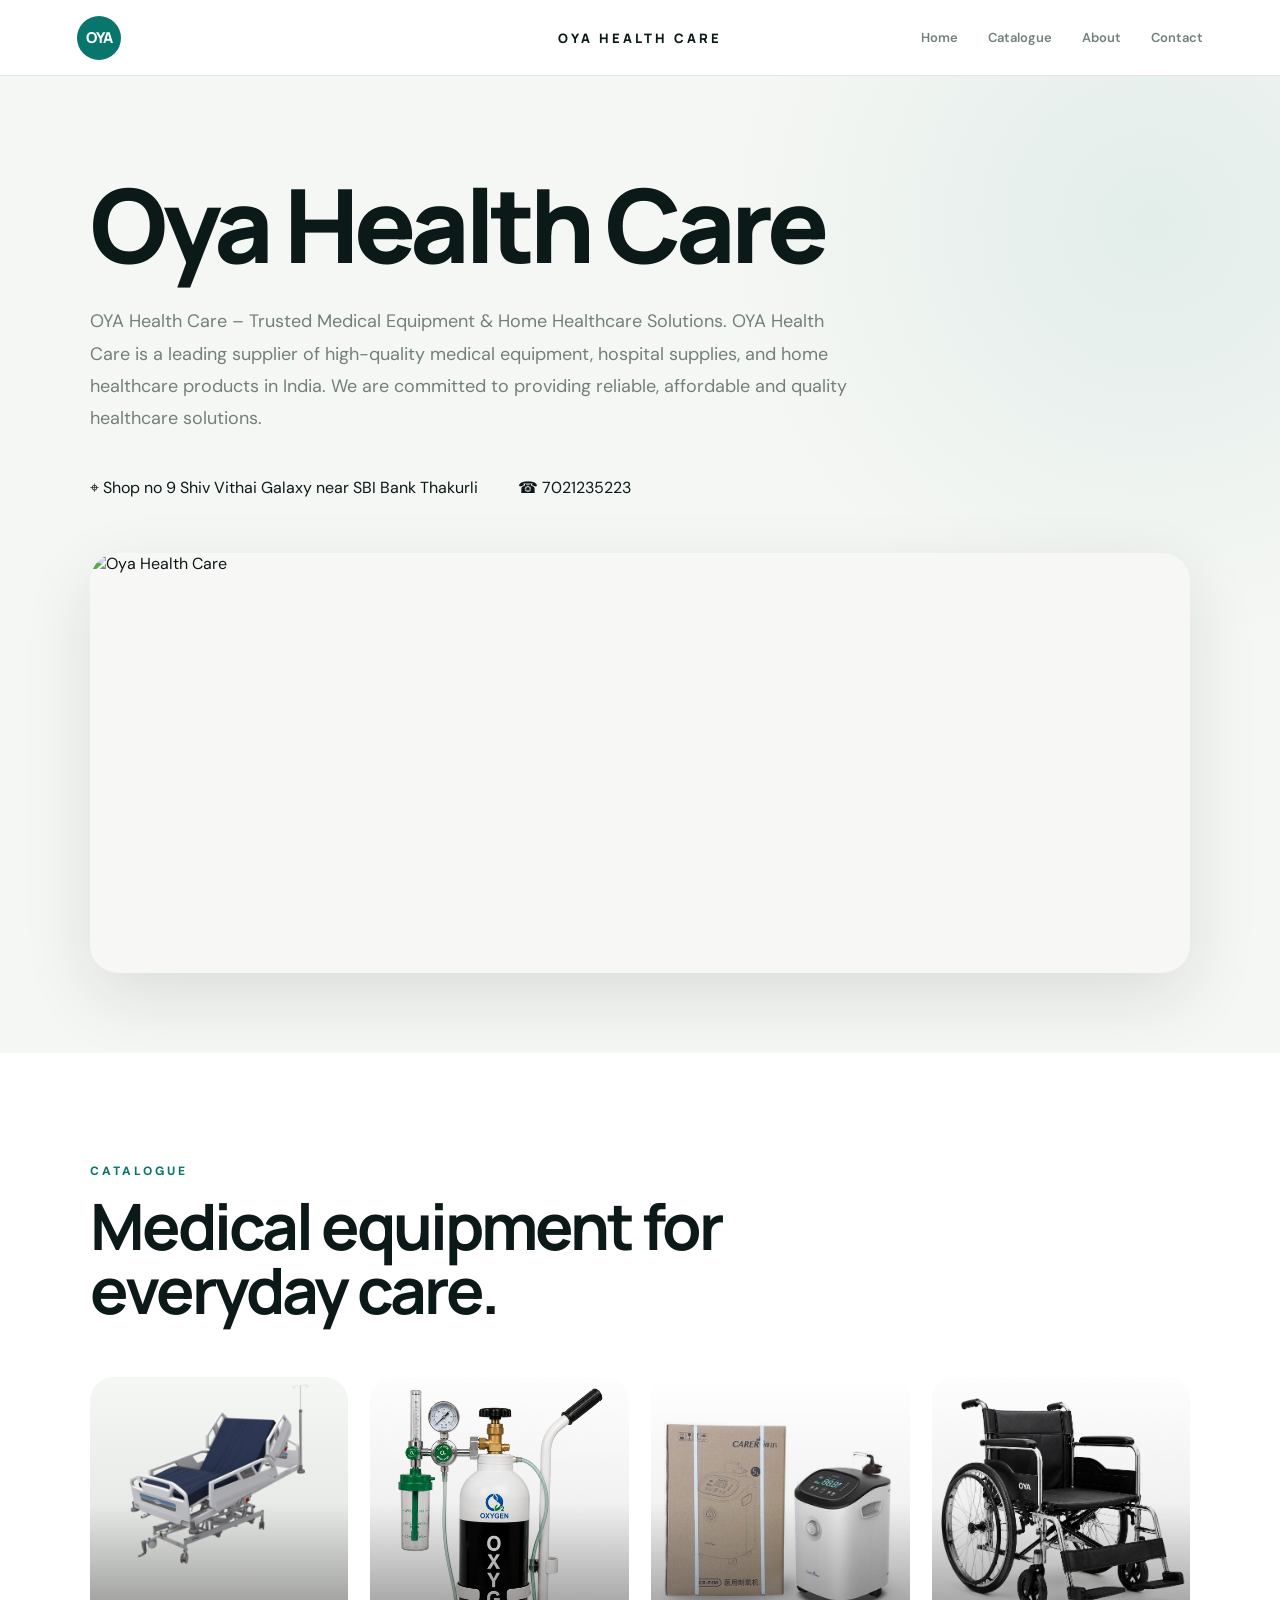
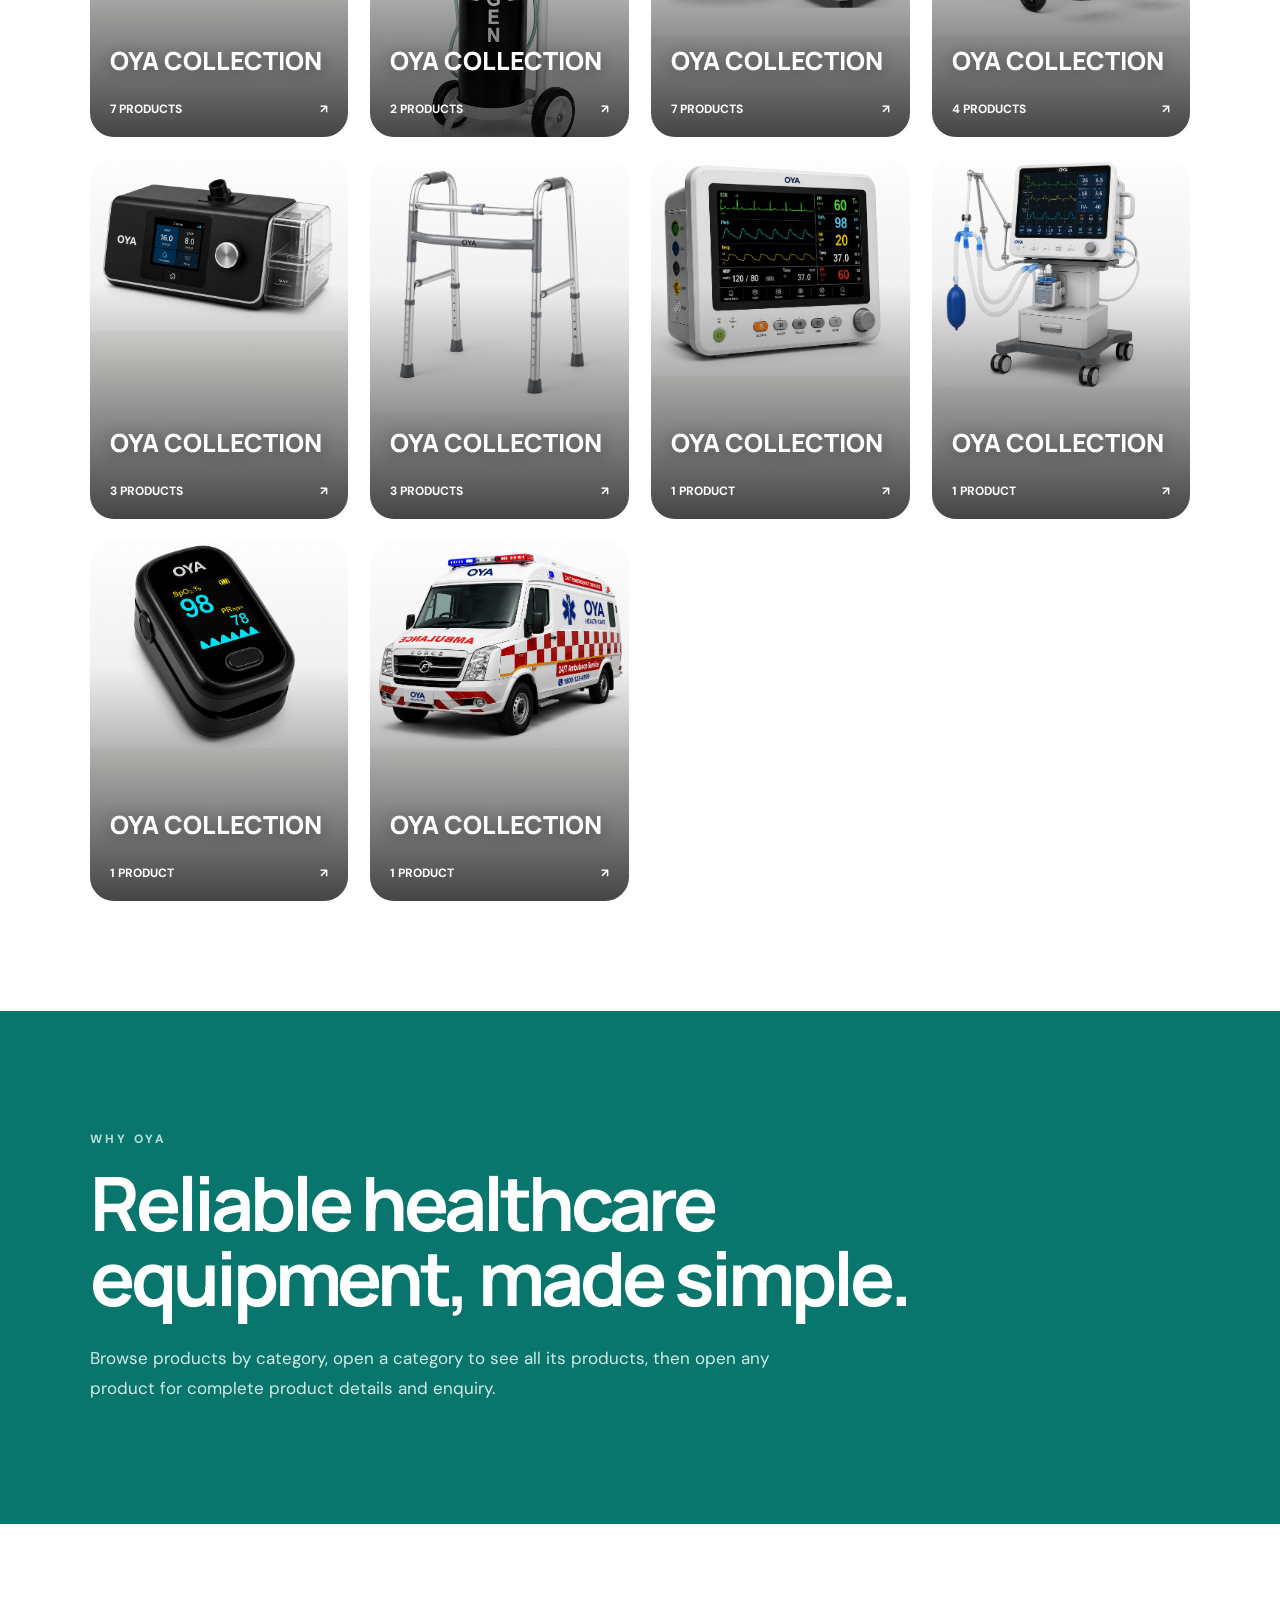
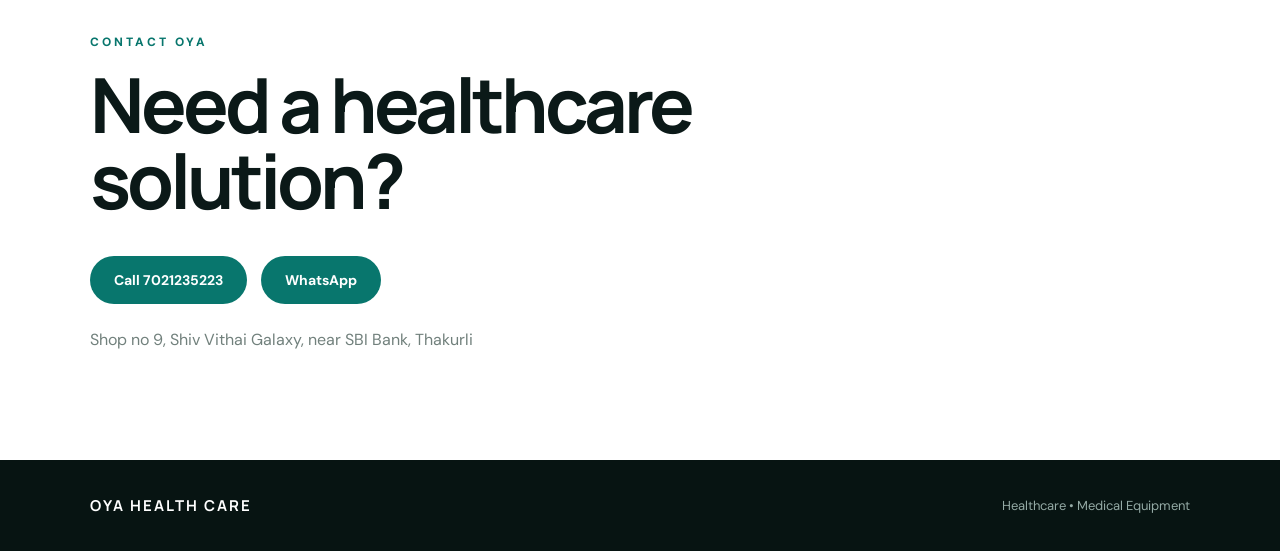
==== commit 221db9aa: "Update index.html" ====
--- a/index.html
+++ b/index.html
@@ -69,11 +69,7 @@
 
         <!-- ONLY ACTUAL LOGO -->
 
-        <img
-            src="images/logo (2).png"
-            class="company-logo"
-            alt="Oya Health Care"
-        >
+       
 
         <div class="company-copy">
 
--- a/style.css
+++ b/style.css
@@ -1,5 +1,29 @@
 /* =========================================================
    OYA HEALTH CARE
+   PREMIUM RESPONSIVE WEBSITE
+========================================================= */
+
+:root {
+    --ink: #0b1918;
+    --muted: #71807c;
+    --cream: #f5f7f4;
+    --white: #ffffff;
+    --line: #dfe7e3;
+    --green: #08766d;
+    --green-dark: #04564f;
+    --mint: #e7f2ee;
+    --gold: #b89b65;
+
+    --shadow:
+        0 24px 70px rgba(11, 25, 24, 0.11);
+
+    --shadow-small:
+        0 12px 35px rgba(11, 25, 24, 0.10);
+}
+
+
+/* =========================================================
+   RESET
 ========================================================= */
 
 * {
@@ -13,9 +37,9 @@
 }
 
 body {
-    font-family: "DM Sans", Arial, sans-serif;
-    background: #f5f2e9;
-    color: #14201d;
+    font-family: "DM Sans", sans-serif;
+    background: var(--cream);
+    color: var(--ink);
     overflow-x: hidden;
 }
 
@@ -26,2153 +50,1922 @@
 
 button,
 a {
-    font: inherit;
-}
-
-button {
-    border: 0;
+    font-family: inherit;
+}
+
+a {
+    text-decoration: none;
+    color: inherit;
+}
+
+
+/* =========================================================
+   TOP BAR
+========================================================= */
+
+.topbar {
+    position: sticky;
+    top: 0;
+    z-index: 1000;
+
+    height: 76px;
+
+    display: flex;
+    align-items: center;
+    justify-content: space-between;
+
+    padding: 0 6%;
+
+    background: rgba(255, 255, 255, 0.96);
+
+    border-bottom: 1px solid var(--line);
+
+    backdrop-filter: blur(12px);
+}
+
+.mini-brand {
+    width: 44px;
+    height: 44px;
+
+    display: flex;
+    align-items: center;
+    justify-content: center;
+
+    border-radius: 50%;
+
+    background: var(--green);
+    color: white;
+
+    font-family: "Manrope", sans-serif;
+
+    font-size: 15px;
+    font-weight: 800;
+
+    letter-spacing: -1px;
+}
+
+.topbar-title {
+    position: absolute;
+
+    left: 50%;
+
+    transform: translateX(-50%);
+
+    font-family: "Manrope", sans-serif;
+
+    font-size: 13px;
+    font-weight: 800;
+
+    letter-spacing: 3px;
+
+    white-space: nowrap;
+}
+
+.menu-btn {
+    width: 44px;
+    height: 44px;
+
+    border: 1px solid var(--line);
+
+    background: white;
+
+    border-radius: 50%;
+
+    font-size: 21px;
+
     cursor: pointer;
-}
-
-a {
-    color: inherit;
-    text-decoration: none;
-}
-
-
-:root {
-
-    --cream: #f5f2e9;
-
-    --white: #ffffff;
-
-    --green: #075c50;
-
-    --green-dark: #06483f;
-
-    --green-light: #dcebe6;
-
-    --text: #14201d;
-
-    --muted: #737d79;
-
-    --line: #cbd0c8;
-
-    --gold: #b49350;
-
-    --max-width: 1450px;
-
-}
-
-
-
-/* =========================================================
-   TOP BAR
-========================================================= */
-
-.topbar {
+
     display: none;
 }
 
 
+/* =========================================================
+   NAVIGATION
+========================================================= */
+
+.mobile-nav {
+    display: flex;
+
+    align-items: center;
+
+    gap: 30px;
+}
+
+.mobile-nav a {
+    font-size: 13px;
+
+    font-weight: 600;
+
+    color: var(--muted);
+
+    transition: 0.25s ease;
+}
+
+.mobile-nav a:hover {
+    color: var(--green);
+}
+
 
 /* =========================================================
    HOME
 ========================================================= */
 
 .home {
+    padding: 100px 7% 80px;
+
+    background:
+        radial-gradient(
+            circle at 90% 15%,
+            rgba(8, 118, 109, 0.08),
+            transparent 30%
+        ),
+        var(--cream);
+}
+
+
+/* =========================================================
+   COMPANY INTRO
+   NO LOGO IMAGE HERE
+========================================================= */
+
+.home-company {
     width: 100%;
-}
-
-
-.home-company {
-
-    max-width: var(--max-width);
-
-    margin: auto;
-
-    padding: 55px 55px 25px;
-
+
+    display: block;
+}
+
+.company-copy {
+    max-width: 900px;
+}
+
+.home-label {
+    display: inline-block;
+
+    margin-bottom: 20px;
+
+    color: var(--green);
+
+    font-size: 12px;
+
+    font-weight: 800;
+
+    letter-spacing: 3px;
+}
+
+.company-copy h1 {
+    font-family: "Manrope", sans-serif;
+
+    font-size: clamp(52px, 8vw, 108px);
+
+    line-height: 0.95;
+
+    letter-spacing: -5px;
+
+    font-weight: 800;
+
+    margin-bottom: 32px;
+}
+
+.company-copy p {
+    max-width: 760px;
+
+    font-size: 18px;
+
+    line-height: 1.8;
+
+    color: var(--muted);
+}
+
+
+/* =========================================================
+   CONTACT INFORMATION
+========================================================= */
+
+.contact-info {
     display: flex;
 
-    gap: 38px;
-
-    align-items: flex-start;
-
-}
-
-
-.company-logo {
-
-    width: 105px;
-
-    height: 105px;
-
-    object-fit: contain;
-
-    border-radius: 22px;
-
-    flex-shrink: 0;
-
-}
-
-
-.company-copy {
-    max-width: 760px;
-}
-
-
-.company-copy h1 {
-
-    font-family:
-        Georgia,
-        "Times New Roman",
-        serif;
+    flex-wrap: wrap;
+
+    gap: 18px 40px;
+
+    margin-top: 42px;
+
+    margin-bottom: 55px;
+}
+
+.contact-item {
+    display: flex;
+
+    align-items: center;
+
+    gap: 10px;
+
+    color: var(--muted);
+
+    font-size: 14px;
+}
+
+.contact-item a {
+    color: var(--ink);
+
+    font-weight: 700;
+}
+
+.contact-icon {
+    width: 35px;
+    height: 35px;
+
+    display: flex;
+
+    align-items: center;
+
+    justify-content: center;
+
+    background: var(--mint);
 
     color: var(--green);
 
-    font-size:
-        clamp(
-            38px,
-            5vw,
-            65px
+    border-radius: 50%;
+
+    font-size: 16px;
+}
+
+
+/* =========================================================
+   BANNER
+   CONTROLLED SIZE
+========================================================= */
+
+.banner {
+    width: 100%;
+
+    height: 420px;
+
+    overflow: hidden;
+
+    border-radius: 28px;
+
+    background: #f7f7f5;
+
+    box-shadow: var(--shadow);
+}
+
+.banner img {
+    width: 100%;
+
+    height: 100%;
+
+    object-fit: cover;
+
+    object-position: center;
+}
+
+
+/* =========================================================
+   CATALOGUE
+========================================================= */
+
+.catalogue {
+    padding: 110px 7%;
+
+    background: white;
+
+    overflow: hidden;
+}
+
+.catalogue-heading {
+    max-width: 850px;
+
+    margin-bottom: 55px;
+}
+
+.catalogue-heading > span {
+    display: block;
+
+    margin-bottom: 15px;
+
+    color: var(--green);
+
+    font-size: 12px;
+
+    font-weight: 800;
+
+    letter-spacing: 3px;
+}
+
+.catalogue-heading h2 {
+    font-family: "Manrope", sans-serif;
+
+    font-size: clamp(38px, 5vw, 68px);
+
+    line-height: 1;
+
+    letter-spacing: -3px;
+
+    max-width: 100%;
+}
+
+
+/* =========================================================
+   CATEGORY GRID - DESKTOP
+========================================================= */
+
+.category-grid {
+    display: grid;
+
+    grid-template-columns:
+        repeat(4, minmax(0, 1fr));
+
+    gap: 22px;
+
+    width: 100%;
+}
+
+
+/* =========================================================
+   CATEGORY CARD
+========================================================= */
+
+.category-card {
+    position: relative;
+
+    min-height: 360px;
+
+    height: 360px;
+
+    overflow: hidden;
+
+    border-radius: 24px;
+
+    background: var(--cream);
+
+    cursor: pointer;
+
+    transition:
+        transform 0.3s ease,
+        box-shadow 0.3s ease;
+}
+
+.category-card:hover {
+    transform: translateY(-7px);
+
+    box-shadow: var(--shadow);
+}
+
+.category-image {
+    width: 100%;
+
+    height: 100%;
+
+    min-height: 360px;
+
+    object-fit: cover;
+
+    transition: transform 0.5s ease;
+}
+
+.category-card:hover .category-image {
+    transform: scale(1.05);
+}
+
+
+/* =========================================================
+   CATEGORY TEXT
+========================================================= */
+
+.category-label {
+    position: absolute;
+
+    left: 20px;
+
+    right: 20px;
+
+    bottom: 62px;
+
+    color: white;
+
+    font-family: "Manrope", sans-serif;
+
+    font-size: 25px;
+
+    font-weight: 800;
+
+    line-height: 1.1;
+
+    text-shadow:
+        0 2px 15px rgba(0, 0, 0, 0.4);
+
+    z-index: 2;
+}
+
+.category-bottom {
+    position: absolute;
+
+    left: 20px;
+
+    right: 20px;
+
+    bottom: 20px;
+
+    display: flex;
+
+    justify-content: space-between;
+
+    align-items: center;
+
+    color: white;
+
+    font-size: 12px;
+
+    font-weight: 700;
+
+    z-index: 2;
+}
+
+.category-card::after {
+    content: "";
+
+    position: absolute;
+
+    inset: 0;
+
+    background:
+        linear-gradient(
+            to top,
+            rgba(0, 0, 0, 0.72),
+            rgba(0, 0, 0, 0.05) 65%,
+            transparent
         );
 
-    line-height: 1;
-
-    margin-bottom: 22px;
-
-}
-
-
-.company-copy p {
-
-    color: var(--muted);
-
-    font-size: 19px;
-
-    line-height: 1.65;
-
-}
-
-
-
-/* =========================================================
-   CONTACT
-========================================================= */
-
-.contact-info {
-
-    max-width: var(--max-width);
-
-    margin: auto;
-
-    padding: 20px 55px 45px;
-
-    border-bottom:
-        1px solid var(--line);
-
-    display: flex;
-
-    flex-direction: column;
-
-    gap: 20px;
-
-}
-
-
-.contact-info div {
-
-    display: flex;
-
-    align-items: flex-start;
-
-    gap: 14px;
-
-    color: var(--muted);
-
-    font-size: 17px;
-
-}
-
-
-.contact-info div > span:first-child {
-
-    color: var(--gold);
-
-    font-size: 22px;
-
-}
-
-
-
-/* =========================================================
-   BANNER
-========================================================= */
-
-.banner {
-
-    max-width: var(--max-width);
-
-    margin: auto;
-
-    padding: 45px 55px 20px;
-
-}
-
-
-.banner img {
-
-    width: 100%;
-
-    max-height: 350px;
-
-    object-fit: cover;
-
-    border-radius: 24px;
-
-}
-
-
-
-/* =========================================================
-   CATALOGUE
-========================================================= */
-
-.catalogue {
-
-    max-width: var(--max-width);
-
-    margin: auto;
-
-    padding: 55px 55px 80px;
-
-}
-
-
-.catalogue-heading {
-
-    margin-bottom: 30px;
-
-    border-bottom:
-        1px solid var(--line);
-
-    padding-bottom: 18px;
-
-}
-
-
-.catalogue-heading span {
-
-    display: block;
-
-    color: var(--green);
-
-    font-family:
-        Georgia,
-        "Times New Roman",
-        serif;
-
-    font-size: 18px;
-
-    font-style: italic;
-
-    letter-spacing: 7px;
-
-    font-weight: 600;
-
-}
-
-
-.catalogue-heading h2 {
-
-    margin-top: 14px;
-
-    font-family:
-        "Manrope",
-        sans-serif;
-
-    font-size: 34px;
-
-    line-height: 1.15;
-
-}
-
-
-
-/* =========================================================
-   CATEGORY GRID
-========================================================= */
-
-.category-grid {
-
-    display: grid;
-
-    grid-template-columns:
-        repeat(
-            3,
-            minmax(0,1fr)
-        );
-
-    gap: 38px 25px;
-
-}
-
-
-.category-card {
-
-    min-width: 0;
-
-    cursor: pointer;
-
-    transition:
-        transform .25s ease;
-
-}
-
-
-.category-card:hover {
-
-    transform:
-        translateY(-5px);
-
-}
-
-
-.category-image {
-
-    width: 100%;
-
-    aspect-ratio: 1.12 / 1;
-
-    background: white;
-
-    border-radius: 20px;
-
-    overflow: hidden;
-
-    margin-bottom: 15px;
-
-}
-
-
-.category-image img {
-
-    width: 100%;
-
-    height: 100%;
-
-    object-fit: cover;
-
-}
-
-
-.category-label {
-
-    color: var(--green);
-
-    font-size: 10px;
-
-    font-weight: 700;
-
-    letter-spacing: 2px;
-
-    margin-bottom: 6px;
-
-}
-
-
-.category-card h3 {
-
-    font-family:
-        "Manrope",
-        sans-serif;
-
-    font-size: 22px;
-
-    line-height: 1.15;
-
-    margin-bottom: 7px;
-
-}
-
-
-.category-card p {
-
-    color: var(--muted);
-
-    font-size: 13px;
-
-    line-height: 1.45;
-
-}
-
-
-.category-bottom {
-
-    border-top:
-        1px solid var(--line);
-
-    margin-top: 12px;
-
-    padding-top: 9px;
-
-    display: flex;
-
-    align-items: center;
-
-    justify-content: space-between;
-
-}
-
-
-.category-products {
-
-    color: var(--green);
-
-    font-size: 10px;
-
-    font-weight: 700;
-
-    letter-spacing: 1px;
-
-}
-
-
-.category-arrow {
-
-    color: var(--gold);
-
-    font-size: 19px;
-
-}
-
-
-
-/* =========================================================
-   ABOUT / CONTACT
-========================================================= */
-
-.about,
-.contact {
-
-    max-width: var(--max-width);
-
-    margin: auto;
-
-    padding: 70px 55px;
-
-    border-top:
-        1px solid var(--line);
-
-}
-
-
-.about > span,
-.contact > span {
-
-    color: var(--green);
-
-    font-size: 12px;
-
-    font-weight: 700;
-
-    letter-spacing: 3px;
-
-}
-
-
-.about h2,
-.contact h2 {
-
-    max-width: 720px;
-
-    margin-top: 15px;
-
-    font-family:
-        "Manrope",
-        sans-serif;
-
-    font-size:
-        clamp(
-            35px,
-            5vw,
-            60px
-        );
-
-    line-height: 1.08;
-
-}
-
-
-.about p {
-
-    max-width: 650px;
-
-    margin-top: 20px;
-
-    color: var(--muted);
-
-    font-size: 17px;
-
-    line-height: 1.6;
-
-}
-
-
-
-/* =========================================================
-   CONTACT BUTTONS
-========================================================= */
-
-.contact-buttons {
-
-    display: flex;
-
-    gap: 12px;
-
-    margin-top: 28px;
-
-}
-
-
-.contact-buttons a {
-
-    display: inline-flex;
-
-    align-items: center;
-
-    justify-content: center;
-
-    padding: 13px 21px;
-
-    border-radius: 50px;
-
-    background:
-        var(--green);
-
-    color: white;
-
-    font-weight: 700;
-
-}
-
-
-.contact-buttons a:last-child {
-
-    background:
-        var(--green-light);
-
-    color: var(--green);
-
-}
-
-
-.contact p {
-
-    color: var(--muted);
-
-    margin-top: 22px;
-
-    font-size: 16px;
-
-}
-
-
-
-/* =========================================================
-   CATEGORY PAGE
+    pointer-events: none;
+}
+
+
+/* =========================================================
+   CATEGORY VIEW
 ========================================================= */
 
 .category-view {
-
     display: none;
 
-    max-width: var(--max-width);
-
-    margin: auto;
-
-    padding: 35px 55px 80px;
-
-}
-
+    padding: 60px 7% 110px;
+
+    background: var(--cream);
+}
 
 .category-view.active {
     display: block;
 }
 
-
-.category-view-top {
-
-    margin-bottom: 35px;
-
-}
-
-
-.back-btn {
-
-    background: transparent;
+.category-top {
+    display: flex;
+
+    justify-content: space-between;
+
+    align-items: center;
+
+    gap: 20px;
+
+    margin-bottom: 60px;
+}
+
+.category-top > span {
+    font-size: 12px;
+
+    font-weight: 800;
+
+    letter-spacing: 3px;
+}
+
+.back-button {
+    border: 1px solid var(--line);
+
+    background: white;
+
+    padding: 12px 18px;
+
+    border-radius: 100px;
+
+    cursor: pointer;
+
+    font-size: 13px;
+
+    font-weight: 700;
+
+    transition: 0.25s ease;
+}
+
+.back-button:hover {
+    background: var(--green);
+
+    border-color: var(--green);
+
+    color: white;
+}
+
+
+/* =========================================================
+   CATEGORY HEADING
+========================================================= */
+
+.category-heading {
+    display: flex;
+
+    justify-content: space-between;
+
+    align-items: flex-end;
+
+    gap: 30px;
+
+    margin-bottom: 50px;
+}
+
+.category-heading small {
+    display: block;
+
+    margin-bottom: 14px;
+
+    color: var(--green);
+
+    font-size: 11px;
+
+    font-weight: 800;
+
+    letter-spacing: 3px;
+}
+
+.category-heading h2 {
+    font-family: "Manrope", sans-serif;
+
+    font-size: clamp(42px, 6vw, 76px);
+
+    line-height: 0.95;
+
+    letter-spacing: -4px;
+}
+
+.category-heading p {
+    max-width: 650px;
+
+    margin-top: 20px;
 
     color: var(--muted);
 
-    font-size: 18px;
-
-    font-weight: 600;
-
-}
-
-
-.category-intro {
-
+    line-height: 1.7;
+}
+
+.category-heading strong {
+    white-space: nowrap;
+
+    color: var(--green);
+
+    font-size: 14px;
+}
+
+
+/* =========================================================
+   PRODUCT GRID
+========================================================= */
+
+.product-grid {
+    display: grid;
+
+    grid-template-columns:
+        repeat(3, minmax(0, 1fr));
+
+    gap: 24px;
+}
+
+.product-card {
+    background: white;
+
+    border-radius: 24px;
+
+    overflow: hidden;
+
+    border: 1px solid var(--line);
+
+    cursor: pointer;
+
+    transition:
+        transform 0.3s ease,
+        box-shadow 0.3s ease;
+}
+
+.product-card:hover {
+    transform: translateY(-6px);
+
+    box-shadow: var(--shadow-small);
+}
+
+.product-card-image {
+    width: 100%;
+
+    height: 320px;
+
+    object-fit: contain;
+
+    background: #f7f9f7;
+
+    padding: 20px;
+}
+
+.product-card-content {
+    padding: 24px;
+}
+
+.product-card-content small {
+    color: var(--green);
+
+    font-size: 10px;
+
+    font-weight: 800;
+
+    letter-spacing: 2px;
+}
+
+.product-card-content h3 {
+    margin-top: 10px;
+
+    font-family: "Manrope", sans-serif;
+
+    font-size: 22px;
+}
+
+.product-card-content p {
+    margin-top: 10px;
+
+    color: var(--muted);
+
+    font-size: 14px;
+
+    line-height: 1.6;
+}
+
+
+/* =========================================================
+   ABOUT
+========================================================= */
+
+.about {
+    padding: 120px 7%;
+
+    background: var(--green);
+
+    color: white;
+}
+
+.about > span {
+    display: block;
+
+    margin-bottom: 18px;
+
+    color: #b8ddd7;
+
+    font-size: 12px;
+
+    font-weight: 800;
+
+    letter-spacing: 3px;
+}
+
+.about h2 {
+    max-width: 850px;
+
+    font-family: "Manrope", sans-serif;
+
+    font-size: clamp(40px, 6vw, 75px);
+
+    line-height: 1;
+
+    letter-spacing: -4px;
+}
+
+.about p {
+    max-width: 700px;
+
+    margin-top: 28px;
+
+    color: #d4ebe7;
+
+    font-size: 17px;
+
+    line-height: 1.8;
+}
+
+
+/* =========================================================
+   CONTACT
+========================================================= */
+
+.contact {
+    padding: 110px 7%;
+
+    background: white;
+}
+
+.contact > span {
+    display: block;
+
+    margin-bottom: 16px;
+
+    color: var(--green);
+
+    font-size: 12px;
+
+    font-weight: 800;
+
+    letter-spacing: 3px;
+}
+
+.contact h2 {
+    font-family: "Manrope", sans-serif;
+
+    font-size: clamp(42px, 6vw, 76px);
+
+    line-height: 1;
+
+    letter-spacing: -4px;
+
+    max-width: 850px;
+}
+
+.contact-buttons {
     display: flex;
 
-    justify-content:
-        space-between;
-
-    gap: 30px;
-
-    align-items:
-        flex-end;
-
-    border-bottom:
-        1px solid var(--line);
-
-    padding-bottom: 22px;
-
-    margin-bottom: 35px;
-
-}
-
-
-.category-intro span {
-
+    flex-wrap: wrap;
+
+    gap: 14px;
+
+    margin-top: 38px;
+}
+
+.contact-buttons a {
+    padding: 15px 24px;
+
+    border-radius: 100px;
+
+    background: var(--green);
+
+    color: white;
+
+    font-size: 14px;
+
+    font-weight: 700;
+
+    transition: 0.25s ease;
+}
+
+.contact-buttons a:hover {
+    background: var(--green-dark);
+
+    transform: translateY(-2px);
+}
+
+.contact p {
+    margin-top: 25px;
+
+    color: var(--muted);
+}
+
+
+/* =========================================================
+   PRODUCT VIEW
+========================================================= */
+
+.product-view {
+    display: none;
+
+    padding: 55px 7% 100px;
+
+    background: var(--cream);
+}
+
+.product-view.active {
+    display: block;
+}
+
+.product-header {
+    display: flex;
+
+    justify-content: space-between;
+
+    align-items: center;
+
+    margin-bottom: 55px;
+}
+
+.product-header > span {
+    font-size: 12px;
+
+    font-weight: 800;
+
+    letter-spacing: 3px;
+}
+
+
+/* =========================================================
+   PRODUCT LAYOUT
+========================================================= */
+
+.product-layout {
+    display: grid;
+
+    grid-template-columns:
+        minmax(0, 1.1fr)
+        minmax(0, 0.9fr);
+
+    gap: 60px;
+
+    align-items: start;
+}
+
+
+/* =========================================================
+   PRODUCT GALLERY
+========================================================= */
+
+.product-gallery {
+    min-width: 0;
+}
+
+.main-image-box {
+    width: 100%;
+
+    min-height: 550px;
+
+    border-radius: 28px;
+
+    background: white;
+
+    border: 1px solid var(--line);
+
+    display: flex;
+
+    align-items: center;
+
+    justify-content: center;
+
+    overflow: hidden;
+}
+
+.main-image-box img {
+    width: 100%;
+
+    height: 550px;
+
+    object-fit: contain;
+
+    padding: 30px;
+}
+
+
+/* =========================================================
+   THUMBNAILS
+========================================================= */
+
+.thumbnail-container {
+    display: flex;
+
+    gap: 12px;
+
+    flex-wrap: wrap;
+
+    margin-top: 16px;
+}
+
+.thumbnail {
+    width: 78px;
+
+    height: 78px;
+
+    border-radius: 14px;
+
+    overflow: hidden;
+
+    border: 2px solid transparent;
+
+    background: white;
+
+    cursor: pointer;
+}
+
+.thumbnail img {
+    width: 100%;
+
+    height: 100%;
+
+    object-fit: contain;
+}
+
+.thumbnail.active {
+    border-color: var(--green);
+}
+
+
+/* =========================================================
+   PRODUCT INFORMATION
+========================================================= */
+
+.product-information {
+    padding-top: 10px;
+}
+
+.product-category {
     color: var(--green);
 
     font-size: 11px;
 
+    font-weight: 800;
+
+    letter-spacing: 3px;
+}
+
+.product-information h1 {
+    margin-top: 15px;
+
+    font-family: "Manrope", sans-serif;
+
+    font-size: clamp(40px, 5vw, 68px);
+
+    line-height: 0.98;
+
+    letter-spacing: -3px;
+}
+
+.product-information > p {
+    margin-top: 25px;
+
+    color: var(--muted);
+
+    line-height: 1.8;
+
+    font-size: 16px;
+}
+
+.product-information hr {
+    margin: 35px 0;
+
+    border: 0;
+
+    border-top: 1px solid var(--line);
+}
+
+
+/* =========================================================
+   PRODUCT INFO
+========================================================= */
+
+.product-info-section {
+    display: flex;
+
+    flex-direction: column;
+
+    gap: 14px;
+}
+
+.info-row {
+    display: flex;
+
+    justify-content: space-between;
+
+    gap: 25px;
+
+    padding-bottom: 14px;
+
+    border-bottom: 1px solid var(--line);
+}
+
+.info-row span:first-child {
+    color: var(--muted);
+
+    font-size: 13px;
+}
+
+.info-row span:last-child {
     font-weight: 700;
 
+    text-align: right;
+}
+
+
+/* =========================================================
+   ENQUIRY
+========================================================= */
+
+.enquiry-label {
+    color: var(--muted);
+
+    font-size: 10px;
+
+    font-weight: 800;
+
+    letter-spacing: 2px;
+
+    margin-bottom: 15px;
+}
+
+.product-actions {
+    display: flex;
+
+    gap: 12px;
+
+    flex-wrap: wrap;
+}
+
+.product-actions a {
+    display: inline-flex;
+
+    align-items: center;
+
+    justify-content: center;
+
+    padding: 15px 22px;
+
+    border-radius: 100px;
+
+    background: var(--green);
+
+    color: white;
+
+    font-size: 13px;
+
+    font-weight: 700;
+
+    transition: 0.25s ease;
+}
+
+.product-actions a:hover {
+    background: var(--green-dark);
+
+    transform: translateY(-2px);
+}
+
+.product-actions a:last-child {
+    background: white;
+
+    color: var(--green);
+
+    border: 1px solid var(--green);
+}
+
+
+/* =========================================================
+   RELATED PRODUCTS
+========================================================= */
+
+.related-products {
+    margin-top: 100px;
+}
+
+.related-heading {
+    margin-bottom: 30px;
+}
+
+.related-heading small {
+    color: var(--green);
+
+    font-size: 10px;
+
+    font-weight: 800;
+
     letter-spacing: 3px;
-
-}
-
-
-.category-intro h2 {
-
-    margin-top: 10px;
-
-    font-family:
-        "Manrope",
-        sans-serif;
-
-    font-size:
-        clamp(
-            34px,
-            5vw,
-            58px
-        );
-
-    line-height: 1.05;
-
-}
-
-
-.category-intro p {
-
-    margin-top: 12px;
-
-    max-width: 650px;
-
-    color: var(--muted);
-
-    font-size: 16px;
-
-    line-height: 1.55;
-
-}
-
-
-.category-count {
-
-    color: var(--green);
-
-    font-size: 12px;
-
-    font-weight: 700;
-
-    letter-spacing: 1px;
-
-}
-
-
-
-/* =========================================================
-   PRODUCT GRID
-========================================================= */
-
-.product-grid {
-
+}
+
+.related-heading h2 {
+    margin-top: 8px;
+
+    font-family: "Manrope", sans-serif;
+
+    font-size: 40px;
+
+    letter-spacing: -2px;
+}
+
+.related-products-grid {
     display: grid;
 
     grid-template-columns:
-        repeat(
-            3,
-            minmax(0,1fr)
-        );
-
-    gap: 35px 25px;
-
-}
-
-
-.product-card {
-
-    cursor: pointer;
-
-    min-width: 0;
-
-}
-
-
-.product-card-image {
-
-    background: white;
-
-    border-radius: 18px;
-
-    overflow: hidden;
-
-    aspect-ratio:
-        1 / .90;
-
-    margin-bottom: 13px;
-
-}
-
-
-.product-card-image img {
-
-    width: 100%;
-
-    height: 100%;
-
-    object-fit: contain;
-
-}
-
-
-.product-card-category {
-
-    color: var(--green);
-
-    font-size: 9px;
-
-    font-weight: 700;
-
-    letter-spacing: 1.5px;
-
-    text-transform: uppercase;
-
-    margin-bottom: 6px;
-
-}
-
-
-.product-card h3 {
-
-    font-family:
-        "Manrope",
-        sans-serif;
-
-    font-size: 19px;
-
-    line-height: 1.2;
-
-    margin-bottom: 7px;
-
-}
-
-
-.product-card p {
-
-    color: var(--muted);
-
-    font-size: 12px;
-
-    line-height: 1.45;
-
-}
-
-
-
-/* =========================================================
-   PRODUCT DETAIL
-========================================================= */
-
-.product-modal {
-
-    position: fixed;
-
-    inset: 0;
-
-    z-index: 9999;
-
-    display: none;
-
-    background: white;
-
-    overflow-y: auto;
-
-}
-
-
-.product-modal.active {
-    display: block;
-}
-
-
-.product-page {
-
-    min-height: 100vh;
-
-    max-width: 1450px;
-
-    margin: auto;
-
-    padding: 20px 55px 70px;
-
-    position: relative;
-
-}
-
-
-.close-product {
-
-    position: fixed;
-
-    right: 30px;
-
-    top: 20px;
-
-    width: 45px;
-
-    height: 45px;
-
-    border-radius: 50%;
-
-    background: #f0f0ed;
-
-    color: #333;
-
-    font-size: 30px;
-
-    z-index: 20;
-
-}
-
-
-.modal-back {
-
-    background: transparent;
-
-    color: var(--muted);
-
-    font-size: 16px;
-
-    margin-bottom: 20px;
-
-}
-
-
-.product-detail {
-
-    display: grid;
-
-    grid-template-columns:
-        minmax(0,1fr)
-        minmax(0,1fr);
-
-    gap: 50px;
-
-    align-items: start;
-
-}
-
-
-.main-product-image {
-
-    width: 100%;
-
-    aspect-ratio: 1 / .92;
-
-    background: #f8f8f6;
-
-    border-radius: 15px;
-
-    overflow: hidden;
-
-}
-
-
-.main-product-image img {
-
-    width: 100%;
-
-    height: 100%;
-
-    object-fit: contain;
-
-}
-
-
-.product-details {
-
-    padding-top: 15px;
-
-}
-
-
-.detail-category {
-
-    display: block;
-
-    color: #777;
-
-    font-size: 10px;
-
-    font-weight: 700;
+        repeat(4, minmax(0, 1fr));
+
+    gap: 18px;
+}
+
+
+/* =========================================================
+   FOOTER
+========================================================= */
+
+footer {
+    display: flex;
+
+    justify-content: space-between;
+
+    align-items: center;
+
+    gap: 20px;
+
+    padding: 35px 7%;
+
+    background: #071412;
+
+    color: white;
+}
+
+footer strong {
+    font-family: "Manrope", sans-serif;
+
+    font-size: 15px;
 
     letter-spacing: 2px;
-
-    text-transform: uppercase;
-
-    margin-bottom: 10px;
-
-}
-
-
-.product-details h2 {
-
-    font-family:
-        "Manrope",
-        sans-serif;
-
-    font-size:
-        clamp(
-            34px,
-            5vw,
-            55px
-        );
-
-    line-height: 1.05;
-
-    margin-bottom: 22px;
-
-}
-
-
-.product-details > p {
-
-    color: #686f6c;
-
-    font-size: 17px;
-
-    line-height: 1.65;
-
-}
-
-
-.product-details hr {
-
-    border: 0;
-
-    border-top:
-        1px solid #d0d0cc;
-
-    margin: 35px 0 25px;
-
-}
-
-
-.detail-label {
-
-    font-size: 10px;
-
-    font-weight: 700;
-
-    color: #777;
-
-    letter-spacing: 2px;
-
-    margin-bottom: 15px;
-
-}
-
-
-.detail-actions {
-
-    display: flex;
-
-    gap: 10px;
-
-}
-
-
-.detail-actions a {
-
-    display: inline-flex;
-
-    align-items: center;
-
-    justify-content: center;
-
-    border: 1px solid #222;
-
-    border-radius: 6px;
-
-    padding: 11px 18px;
-
-    font-weight: 700;
-
-}
-
-
-.detail-actions a:first-child {
-
-    background: #111;
-
-    color: white;
-
-}
-
-
-
-/* =========================================================
-   OTHER PRODUCTS
-========================================================= */
-
-.other-products {
-
-    margin-top: 70px;
-
-    padding-top: 45px;
-
-    border-top:
-        1px solid #d7d7d2;
-
-}
-
-
-.other-products-heading span {
-
-    color: var(--green);
-
-    font-size: 10px;
-
-    font-weight: 700;
-
-    letter-spacing: 3px;
-
-}
-
-
-.other-products-heading h3 {
-
-    margin-top: 10px;
-
-    font-family:
-        "Manrope",
-        sans-serif;
-
-    font-size: 30px;
-
-}
-
-
-.other-products-grid {
-
-    margin-top: 28px;
-
-    display: grid;
-
-    grid-template-columns:
-        repeat(
-            4,
-            minmax(0,1fr)
-        );
-
-    gap: 20px;
-
-}
-
-
-.other-product-card {
-
-    cursor: pointer;
-
-    background: #f7f6f1;
-
-    border-radius: 15px;
-
-    overflow: hidden;
-
-}
-
-
-.other-product-card.selected {
-
-    outline:
-        2px solid var(--green);
-
-}
-
-
-.other-product-image {
-
-    height: 180px;
-
-    background: white;
-
-    padding: 12px;
-
-}
-
-
-.other-product-image img {
-
-    width: 100%;
-
-    height: 100%;
-
-    object-fit: contain;
-
-}
-
-
-.other-product-info {
-
-    padding: 15px;
-
-}
-
-
-.other-product-info span {
-
-    color: var(--green);
-
-    font-size: 8px;
-
-    font-weight: 700;
-
-    letter-spacing: 1.5px;
-
-}
-
-
-.other-product-info h4 {
-
-    margin-top: 7px;
-
-    font-family:
-        "Manrope",
-        sans-serif;
-
-    font-size: 16px;
-
-    line-height: 1.25;
-
-}
-
-
-.other-product-info button {
-
-    margin-top: 12px;
-
-    background: transparent;
-
-    color: var(--green);
-
-    font-weight: 700;
-
-    font-size: 12px;
-
-}
-
-
-
-/* =========================================================
-   FOOTER
-========================================================= */
-
-footer {
-
-    max-width: var(--max-width);
-
-    margin: auto;
-
-    padding: 30px 55px;
-
-    border-top:
-        1px solid var(--line);
-
-    display: flex;
-
-    justify-content:
-        space-between;
-
-    color: var(--green);
-
-}
-
-
-footer strong {
-
-    font-size: 12px;
-
-    letter-spacing: 2px;
-
-}
-
+}
 
 footer span {
-
-    color: var(--muted);
-
-    font-size: 12px;
-
-}
-
-
-
-/* =========================================================
-   HIDE NORMAL PAGE
-========================================================= */
-
-body.category-open .home,
-body.category-open .about,
-body.category-open .contact,
-body.category-open footer {
-
-    display: none;
-
-}
-
-
-body.modal-open {
-
-    overflow: hidden;
-
-}
-
-
-body.modal-open .home,
-body.modal-open .catalogue,
-body.modal-open .category-view,
-body.modal-open .about,
-body.modal-open .contact,
-body.modal-open footer {
-
-    display: none;
-
-}
-
+    color: #94aaa5;
+
+    font-size: 13px;
+}
 
 
 /* =========================================================
    TABLET
-========================================================= */
-
-@media (max-width:1000px) {
-
-    .home-company,
-    .catalogue,
-    .category-view,
-    .about,
-    .contact,
-    footer {
-
-        padding-left: 30px;
-
-        padding-right: 30px;
-
-    }
-
-
-    .contact-info,
-    .banner {
-
-        padding-left: 30px;
-
-        padding-right: 30px;
-
-    }
-
-
-    .category-grid,
+   MAX 1100px
+========================================================= */
+
+@media (max-width: 1100px) {
+
+    .category-grid {
+        grid-template-columns:
+            repeat(3, minmax(0, 1fr));
+    }
+
     .product-grid {
-
         grid-template-columns:
-            repeat(
-                3,
-                minmax(0,1fr)
-            );
-
-    }
-
-
-    .other-products-grid {
-
+            repeat(2, minmax(0, 1fr));
+    }
+
+    .related-products-grid {
         grid-template-columns:
-            repeat(
-                3,
-                minmax(0,1fr)
-            );
-
-    }
-
-}
-
-
-
-/* =========================================================
-   MOBILE
-========================================================= */
-
-@media (max-width:700px) {
-
-
-    /* ===============================================
-       HEADER
-    =============================================== */
+            repeat(3, minmax(0, 1fr));
+    }
+}
+
+
+/* =========================================================
+   TABLET / SMALL LAPTOP
+   MAX 900px
+========================================================= */
+
+@media (max-width: 900px) {
 
     .topbar {
-
-        position: sticky;
-
-        top: 0;
-
-        z-index: 5000;
-
-        height: 65px;
-
+        padding: 0 5%;
+    }
+
+    .topbar-title {
+        font-size: 11px;
+
+        letter-spacing: 2px;
+    }
+
+    .menu-btn {
         display: flex;
 
         align-items: center;
 
-        justify-content:
-            space-between;
-
-        padding: 7px 15px;
-
-        background:
-            rgba(
-                255,
-                255,
-                255,
-                .97
-            );
-
-        border-bottom:
-            1px solid #d9d9d3;
-
-    }
-
-
-    .mini-brand {
-
-        color: var(--green);
-
-        font-family:
-            "Manrope",
-            sans-serif;
-
-        font-size: 20px;
-
-        font-weight: 800;
-
-        letter-spacing: 2px;
-
-    }
-
-
-    .topbar-title {
+        justify-content: center;
+    }
+
+    .mobile-nav {
+        position: absolute;
+
+        top: 76px;
+
+        left: 0;
+
+        right: 0;
+
         display: none;
-    }
-
-
-    .menu-btn {
-
-        width: 48px;
-
-        height: 48px;
-
-        border-radius: 50%;
-
-        background:
-            #e1eee9;
-
-        color:
-            var(--green);
-
-        font-size: 26px;
-
-    }
-
-
-    .mobile-nav {
-
-        position: absolute;
-
-        top: 64px;
-
-        left: 0;
-
-        right: 0;
+
+        flex-direction: column;
+
+        align-items: stretch;
+
+        gap: 0;
+
+        padding: 12px 5% 18px;
 
         background: white;
 
-        display: none;
-
-        flex-direction: column;
-
-        border-bottom:
-            1px solid #ddd;
-
-    }
-
+        border-bottom: 1px solid var(--line);
+
+        box-shadow: var(--shadow-small);
+    }
 
     .mobile-nav.active {
         display: flex;
     }
 
-
     .mobile-nav a {
-
-        padding: 16px 22px;
-
-        border-bottom:
-            1px solid #eee;
-
-        color: var(--green);
-
-        font-weight: 600;
-
-    }
-
-
-
-    /* ===============================================
+        padding: 15px 0;
+
+        border-bottom: 1px solid var(--line);
+    }
+
+    .mobile-nav a:last-child {
+        border-bottom: 0;
+    }
+
+    .product-layout {
+        grid-template-columns: 1fr;
+    }
+}
+
+
+/* =========================================================
+   MOBILE
+   MAX 700px
+========================================================= */
+
+@media (max-width: 700px) {
+
+    .topbar {
+        height: 68px;
+    }
+
+    .topbar-title {
+        font-size: 9px;
+
+        letter-spacing: 1.5px;
+    }
+
+    .mini-brand {
+        width: 40px;
+        height: 40px;
+    }
+
+    .menu-btn {
+        width: 40px;
+        height: 40px;
+    }
+
+    .mobile-nav {
+        top: 68px;
+    }
+
+
+    /* =========================
        HOME
-    =============================================== */
-
-    .home-company {
-
-        display: block;
-
+    ========================= */
+
+    .home {
         padding:
-            28px 18px 18px;
-
-    }
-
-
-    .company-logo {
-
-        width: 90px;
-
-        height: 90px;
-
-        margin-bottom: 20px;
-
-    }
-
+            70px
+            5%
+            65px;
+    }
 
     .company-copy h1 {
-
+        font-size:
+            clamp(
+                45px,
+                13vw,
+                75px
+            );
+
+        letter-spacing: -3px;
+    }
+
+    .company-copy p {
+        font-size: 16px;
+
+        line-height: 1.7;
+    }
+
+    .contact-info {
+        flex-direction: column;
+
+        gap: 14px;
+
+        margin-top: 32px;
+
+        margin-bottom: 40px;
+    }
+
+    /* =========================
+       MOBILE BANNER
+    ========================= */
+
+    .banner {
+        height: 220px;
+
+        border-radius: 18px;
+    }
+
+    .banner img {
+        width: 100%;
+
+        height: 100%;
+
+        object-fit: cover;
+
+        object-position: center;
+    }
+
+
+    /* =========================
+       CATALOGUE
+    ========================= */
+
+    .catalogue {
+        padding:
+            70px
+            5%;
+    }
+
+    .catalogue-heading {
+        margin-bottom: 35px;
+    }
+
+    .catalogue-heading h2 {
+        font-size: 42px;
+
+        letter-spacing: -2px;
+
+        overflow-wrap: break-word;
+    }
+
+
+    /* =========================
+       3 CATEGORY CARDS
+    ========================= */
+
+    .category-grid {
+        display: grid;
+
+        grid-template-columns:
+            repeat(3, minmax(0, 1fr));
+
+        gap: 10px;
+
+        width: 100%;
+    }
+
+    .category-card {
+        width: 100%;
+
+        min-height: 175px;
+
+        height: 175px;
+
+        border-radius: 14px;
+    }
+
+    .category-image {
+        width: 100%;
+
+        height: 175px;
+
+        min-height: 175px;
+
+        object-fit: cover;
+    }
+
+    .category-label {
+        left: 10px;
+
+        right: 8px;
+
+        bottom: 35px;
+
+        font-size: 13px;
+
+        line-height: 1.15;
+    }
+
+    .category-bottom {
+        left: 10px;
+
+        right: 10px;
+
+        bottom: 10px;
+
+        font-size: 8px;
+    }
+
+    .category-bottom span:last-child {
+        font-size: 15px;
+    }
+
+
+    /* =========================
+       CATEGORY VIEW
+    ========================= */
+
+    .category-view {
+        padding:
+            45px
+            5%
+            80px;
+    }
+
+    .category-top {
+        margin-bottom: 40px;
+    }
+
+    .category-heading {
+        flex-direction: column;
+
+        align-items: flex-start;
+
+        margin-bottom: 35px;
+    }
+
+    .category-heading h2 {
+        font-size: 48px;
+
+        letter-spacing: -3px;
+    }
+
+
+    /* =========================
+       PRODUCTS
+    ========================= */
+
+    .product-grid {
+        grid-template-columns: 1fr;
+    }
+
+    .product-card-image {
+        height: 300px;
+    }
+
+
+    /* =========================
+       ABOUT
+    ========================= */
+
+    .about {
+        padding:
+            80px
+            5%;
+    }
+
+    .about h2 {
+        font-size: 48px;
+
+        letter-spacing: -3px;
+    }
+
+
+    /* =========================
+       CONTACT
+    ========================= */
+
+    .contact {
+        padding:
+            80px
+            5%;
+    }
+
+    .contact h2 {
+        font-size: 48px;
+
+        letter-spacing: -3px;
+    }
+
+
+    /* =========================
+       PRODUCT VIEW
+    ========================= */
+
+    .product-view {
+        padding:
+            40px
+            5%
+            80px;
+    }
+
+    .product-layout {
+        gap: 35px;
+    }
+
+    .main-image-box {
+        min-height: 400px;
+    }
+
+    .main-image-box img {
+        height: 400px;
+
+        padding: 20px;
+    }
+
+    .product-information h1 {
+        font-size: 46px;
+
+        letter-spacing: -2px;
+    }
+
+    .related-products-grid {
+        grid-template-columns: 1fr;
+    }
+
+
+    /* =========================
+       FOOTER
+    ========================= */
+
+    footer {
+        flex-direction: column;
+
+        align-items: flex-start;
+
+        padding:
+            30px
+            5%;
+    }
+}
+
+
+/* =========================================================
+   SMALL MOBILE
+   MAX 420px
+========================================================= */
+
+@media (max-width: 420px) {
+
+    .topbar {
+        padding: 0 18px;
+    }
+
+    .topbar-title {
+        font-size: 8px;
+
+        letter-spacing: 1px;
+    }
+
+
+    /* =========================
+       HOME
+    ========================= */
+
+    .home {
+        padding:
+            55px
+            18px
+            50px;
+    }
+
+    .company-copy h1 {
+        font-size: 48px;
+
+        letter-spacing: -3px;
+    }
+
+    .company-copy p {
+        font-size: 14px;
+    }
+
+    .contact-item {
+        align-items: flex-start;
+
+        font-size: 13px;
+
+        line-height: 1.5;
+    }
+
+
+    /* =========================
+       SMALL MOBILE BANNER
+    ========================= */
+
+    .banner {
+        height: 180px;
+
+        border-radius: 15px;
+    }
+
+    .banner img {
+        width: 100%;
+
+        height: 100%;
+
+        object-fit: cover;
+
+        object-position: center;
+    }
+
+
+    /* =========================
+       CATALOGUE
+    ========================= */
+
+    .catalogue {
+        padding:
+            65px
+            18px;
+    }
+
+    .catalogue-heading {
+        width: 100%;
+    }
+
+    .catalogue-heading h2 {
+        font-size: 34px;
+
+        letter-spacing: -1.5px;
+
+        overflow-wrap: break-word;
+
+        word-break: normal;
+    }
+
+
+    /* =========================
+       3 COMPACT CARDS
+    ========================= */
+
+    .category-grid {
+        grid-template-columns:
+            repeat(3, minmax(0, 1fr));
+
+        gap: 8px;
+    }
+
+    .category-card {
+        min-height: 150px;
+
+        height: 150px;
+
+        border-radius: 12px;
+    }
+
+    .category-image {
+        min-height: 150px;
+
+        height: 150px;
+
+        object-fit: cover;
+    }
+
+    .category-label {
+        left: 8px;
+
+        right: 6px;
+
+        bottom: 30px;
+
+        font-size: 11px;
+
+        line-height: 1.1;
+    }
+
+    .category-bottom {
+        left: 8px;
+
+        right: 8px;
+
+        bottom: 8px;
+
+        font-size: 7px;
+    }
+
+    .category-bottom span:last-child {
+        font-size: 13px;
+    }
+
+
+    /* =========================
+       CATEGORY VIEW
+    ========================= */
+
+    .category-view {
+        padding:
+            35px
+            18px
+            65px;
+    }
+
+    .category-heading h2 {
+        font-size: 42px;
+    }
+
+    .back-button {
+        padding: 10px 15px;
+
+        font-size: 12px;
+    }
+
+
+    /* =========================
+       PRODUCT VIEW
+    ========================= */
+
+    .product-view {
+        padding:
+            30px
+            18px
+            65px;
+    }
+
+    .product-header {
+        margin-bottom: 35px;
+    }
+
+    .product-header > span {
+        font-size: 9px;
+
+        letter-spacing: 2px;
+    }
+
+    .main-image-box {
+        min-height: 330px;
+
+        border-radius: 20px;
+    }
+
+    .main-image-box img {
+        height: 330px;
+
+        padding: 15px;
+    }
+
+    .product-information h1 {
+        font-size: 40px;
+    }
+
+    .product-information > p {
+        font-size: 14px;
+    }
+
+    .product-actions {
+        flex-direction: column;
+    }
+
+    .product-actions a {
+        width: 100%;
+    }
+
+
+    /* =========================
+       ABOUT
+    ========================= */
+
+    .about {
+        padding:
+            65px
+            18px;
+    }
+
+    .about h2 {
+        font-size: 40px;
+    }
+
+
+    /* =========================
+       CONTACT
+    ========================= */
+
+    .contact {
+        padding:
+            65px
+            18px;
+    }
+
+    .contact h2 {
+        font-size: 40px;
+    }
+
+    .contact-buttons {
+        flex-direction: column;
+    }
+
+    .contact-buttons a {
+        width: 100%;
+
+        text-align: center;
+    }
+}
+
+
+/* =========================================================
+   VERY SMALL PHONES
+   MAX 350px
+========================================================= */
+
+@media (max-width: 350px) {
+
+    .topbar-title {
+        font-size: 8px;
+    }
+
+
+    /* HOME */
+
+    .company-copy h1 {
+        font-size: 42px;
+    }
+
+    .company-copy p {
+        font-size: 13px;
+    }
+
+
+    /* BANNER */
+
+    .banner {
+        height: 155px;
+
+        border-radius: 12px;
+    }
+
+
+    /* CATALOGUE */
+
+    .catalogue-heading h2 {
+        font-size: 31px;
+    }
+
+
+    /* CATEGORY */
+
+    .category-grid {
+        grid-template-columns:
+            repeat(3, minmax(0, 1fr));
+
+        gap: 6px;
+    }
+
+    .category-card {
+        height: 135px;
+
+        min-height: 135px;
+
+        border-radius: 10px;
+    }
+
+    .category-image {
+        height: 135px;
+
+        min-height: 135px;
+    }
+
+    .category-label {
+        left: 6px;
+
+        right: 5px;
+
+        bottom: 27px;
+
+        font-size: 9px;
+    }
+
+    .category-bottom {
+        left: 6px;
+
+        right: 6px;
+
+        bottom: 6px;
+
+        font-size: 6px;
+    }
+
+    .category-bottom span:last-child {
+        font-size: 11px;
+    }
+
+
+    /* CATEGORY VIEW */
+
+    .category-heading h2 {
+        font-size: 38px;
+    }
+
+
+    /* PRODUCT */
+
+    .product-information h1 {
         font-size: 36px;
-
-        margin-bottom: 18px;
-
-    }
-
-
-    .company-copy p {
-
-        font-size: 15px;
-
-        line-height: 1.55;
-
-    }
-
-
-
-    /* ===============================================
-       CONTACT
-    =============================================== */
-
-    .contact-info {
-
-        padding:
-            18px 18px 25px;
-
-        gap: 14px;
-
-    }
-
-
-    .contact-info div {
-
-        font-size: 13px;
-
-        line-height: 1.4;
-
-    }
-
-
-
-    /* ===============================================
-       BANNER
-    =============================================== */
-
-    .banner {
-
-        padding:
-            22px 18px 18px;
-
-    }
-
-
-    .banner img {
-
-        border-radius: 14px;
-
-    }
-
-
-
-    /* ===============================================
-       CATALOGUE
-       3 SMALL CATEGORIES IN ONE ROW
-    =============================================== */
-
-    .catalogue {
-
-        padding:
-            32px 15px 55px;
-
-    }
-
-
-    .catalogue-heading {
-
-        margin-bottom: 22px;
-
-    }
-
-
-    .catalogue-heading span {
-
-        font-size: 13px;
-
-        letter-spacing: 4px;
-
-    }
-
-
-    .catalogue-heading h2 {
-
-        font-size: 21px;
-
-        margin-top: 9px;
-
-    }
-
-
-    .category-grid {
-
-        display: grid;
-
-        grid-template-columns:
-            repeat(
-                3,
-                minmax(0,1fr)
-            );
-
-        gap:
-            22px 7px;
-
-    }
-
-
-    .category-card {
-
-        min-width: 0;
-
-    }
-
-
-    .category-image {
-
-        width: 100%;
-
-        aspect-ratio:
-            1 / .82;
-
-        border-radius: 9px;
-
-        margin-bottom: 6px;
-
-    }
-
-
-    .category-label {
-
-        font-size: 5px;
-
-        letter-spacing: .5px;
-
-        margin-bottom: 3px;
-
-    }
-
-
-    .category-card h3 {
-
-        font-size: 11px;
-
-        line-height: 1.12;
-
-        margin-bottom: 3px;
-
-    }
-
-
-    .category-card p {
-
-        font-size: 7px;
-
-        line-height: 1.25;
-
-        max-height: 25px;
-
-        overflow: hidden;
-
-    }
-
-
-    .category-bottom {
-
-        margin-top: 5px;
-
-        padding-top: 5px;
-
-    }
-
-
-    .category-products {
-
-        font-size: 5.5px;
-
-        letter-spacing: .2px;
-
-    }
-
-
-    .category-arrow {
-
-        font-size: 11px;
-
-    }
-
-
-
-    /* ===============================================
-       CATEGORY PAGE
-    =============================================== */
-
-    .category-view {
-
-        padding:
-            25px 15px 55px;
-
-    }
-
-
-    .category-view-top {
-
-        margin-bottom: 22px;
-
-    }
-
-
-    .back-btn {
-
-        font-size: 14px;
-
-    }
-
-
-    .category-intro {
-
-        display: block;
-
-        margin-bottom: 25px;
-
-    }
-
-
-    .category-intro span {
-
-        font-size: 8px;
-
-        letter-spacing: 2px;
-
-    }
-
-
-    .category-intro h2 {
-
-        font-size: 29px;
-
-        margin-top: 7px;
-
-    }
-
-
-    .category-intro p {
-
-        font-size: 13px;
-
-        line-height: 1.45;
-
-        margin-top: 9px;
-
-    }
-
-
-    .category-count {
-
-        margin-top: 11px;
-
-        font-size: 9px;
-
-    }
-
-
-
-    /* ===============================================
-       PRODUCTS
-       3 PRODUCTS IN ONE ROW
-    =============================================== */
-
-    .product-grid {
-
-        display: grid;
-
-        grid-template-columns:
-            repeat(
-                3,
-                minmax(0,1fr)
-            );
-
-        gap:
-            25px 7px;
-
-    }
-
-
-    .product-card-image {
-
-        aspect-ratio:
-            1 / .85;
-
-        border-radius: 10px;
-
-        margin-bottom: 7px;
-
-    }
-
-
-    .product-card-category {
-
-        font-size: 5.5px;
-
-        letter-spacing: .7px;
-
-        margin-bottom: 4px;
-
-    }
-
-
-    .product-card h3 {
-
-        font-size: 11px;
-
-        line-height: 1.12;
-
-        margin-bottom: 4px;
-
-    }
-
-
-    .product-card p {
-
-        font-size: 7px;
-
-        line-height: 1.25;
-
-        max-height: 28px;
-
-        overflow: hidden;
-
-    }
-
-
-
-    /* ===============================================
-       PRODUCT DETAIL
-    =============================================== */
-
-    .product-page {
-
-        padding:
-            12px 0 45px;
-
-    }
-
-
-    .modal-back {
-
-        margin-left: 17px;
-
-        margin-bottom: 15px;
-
-        font-size: 14px;
-
-    }
-
-
-    .close-product {
-
-        right: 13px;
-
-        top: 11px;
-
-        width: 39px;
-
-        height: 39px;
-
-        font-size: 25px;
-
-    }
-
-
-    .product-detail {
-
-        display: block;
-
-    }
-
-
-    .main-product-image {
-
-        width:
-            calc(
-                100% - 26px
-            );
-
-        margin:
-            0 13px;
-
-        aspect-ratio:
-            1 / 1;
-
-        border-radius: 10px;
-
-    }
-
-
-    .product-details {
-
-        padding:
-            25px 18px 0;
-
-    }
-
-
-    .detail-category {
-
-        font-size: 8px;
-
-        letter-spacing: 1.5px;
-
-    }
-
-
-    .product-details h2 {
-
-        font-size: 29px;
-
-        line-height: 1.08;
-
-        margin-bottom: 15px;
-
-    }
-
-
-    .product-details > p {
-
-        font-size: 14px;
-
-        line-height: 1.55;
-
-    }
-
-
-    .product-details hr {
-
-        margin:
-            25px 0 20px;
-
-    }
-
-
-    .detail-actions {
-
-        display: grid;
-
-        grid-template-columns:
-            1fr 1fr;
-
-    }
-
-
-    .detail-actions a {
-
-        padding:
-            11px 6px;
-
-        font-size: 12px;
-
-    }
-
-
-
-    /* ===============================================
-       OTHER PRODUCTS
-    =============================================== */
-
-    .other-products {
-
-        margin-top: 50px;
-
-        padding:
-            35px 13px 0;
-
-    }
-
-
-    .other-products-heading span {
-
-        font-size: 8px;
-
-        letter-spacing: 2px;
-
-    }
-
-
-    .other-products-heading h3 {
-
-        font-size: 23px;
-
-        margin-top: 8px;
-
-    }
-
-
-    .other-products-grid {
-
-        margin-top: 20px;
-
-        display: grid;
-
-        grid-template-columns:
-            repeat(
-                3,
-                minmax(0,1fr)
-            );
-
-        gap:
-            12px 7px;
-
-    }
-
-
-    .other-product-card {
-
-        border-radius: 9px;
-
-    }
-
-
-    .other-product-image {
-
-        height: 105px;
-
-        padding: 6px;
-
-    }
-
-
-    .other-product-info {
-
-        padding: 8px;
-
-    }
-
-
-    .other-product-info span {
-
-        font-size: 5px;
-
-        letter-spacing: .7px;
-
-    }
-
-
-    .other-product-info h4 {
-
-        font-size: 10px;
-
-        line-height: 1.15;
-
-        margin-top: 5px;
-
-    }
-
-
-    .other-product-info button {
-
-        margin-top: 7px;
-
-        font-size: 8px;
-
-    }
-
-
-
-    /* ===============================================
-       ABOUT
-    =============================================== */
-
-    .about,
-    .contact {
-
-        padding:
-            45px 18px;
-
-    }
-
-
-    .about h2,
-    .contact h2 {
-
-        font-size: 30px;
-
-    }
-
-
-    .about p {
-
-        font-size: 14px;
-
-    }
-
-
-
-    /* ===============================================
-       CONTACT
-    =============================================== */
-
-    .contact-buttons {
-
-        display: grid;
-
-        grid-template-columns:
-            1fr;
-
-    }
-
-
-
-    /* ===============================================
-       FOOTER
-    =============================================== */
-
-    footer {
-
-        padding:
-            25px 18px;
-
-        display: flex;
-
-        flex-direction: column;
-
-        gap: 6px;
-
-    }
-
-}
-
-
-
-/* =========================================================
-   VERY SMALL PHONES
-========================================================= */
-
-@media (max-width:380px) {
-
-    .category-grid {
-
-        gap:
-            18px 5px;
-
-    }
-
-
-    .category-card h3 {
-
-        font-size: 10px;
-
-    }
-
-
-    .category-card p {
-
-        font-size: 6.5px;
-
-    }
-
-
-    .product-grid {
-
-        gap:
-            20px 5px;
-
-    }
-
-
-    .product-card h3 {
-
-        font-size: 10px;
-
-    }
-
-
-    .other-products-grid {
-
-        gap:
-            9px 5px;
-
-    }
-
-}
+    }
+}
+
+
+/* =========================================================
+   EXTRA SAFETY AGAINST HORIZONTAL OVERFLOW
+========================================================= */
+
+html,
+body {
+    max-width: 100%;
+    overflow-x: hidden;
+}
+
+main,
+section,
+.catalogue,
+.category-view,
+.product-view,
+.home {
+    max-width: 100%;
+    overflow-x: hidden;
+}
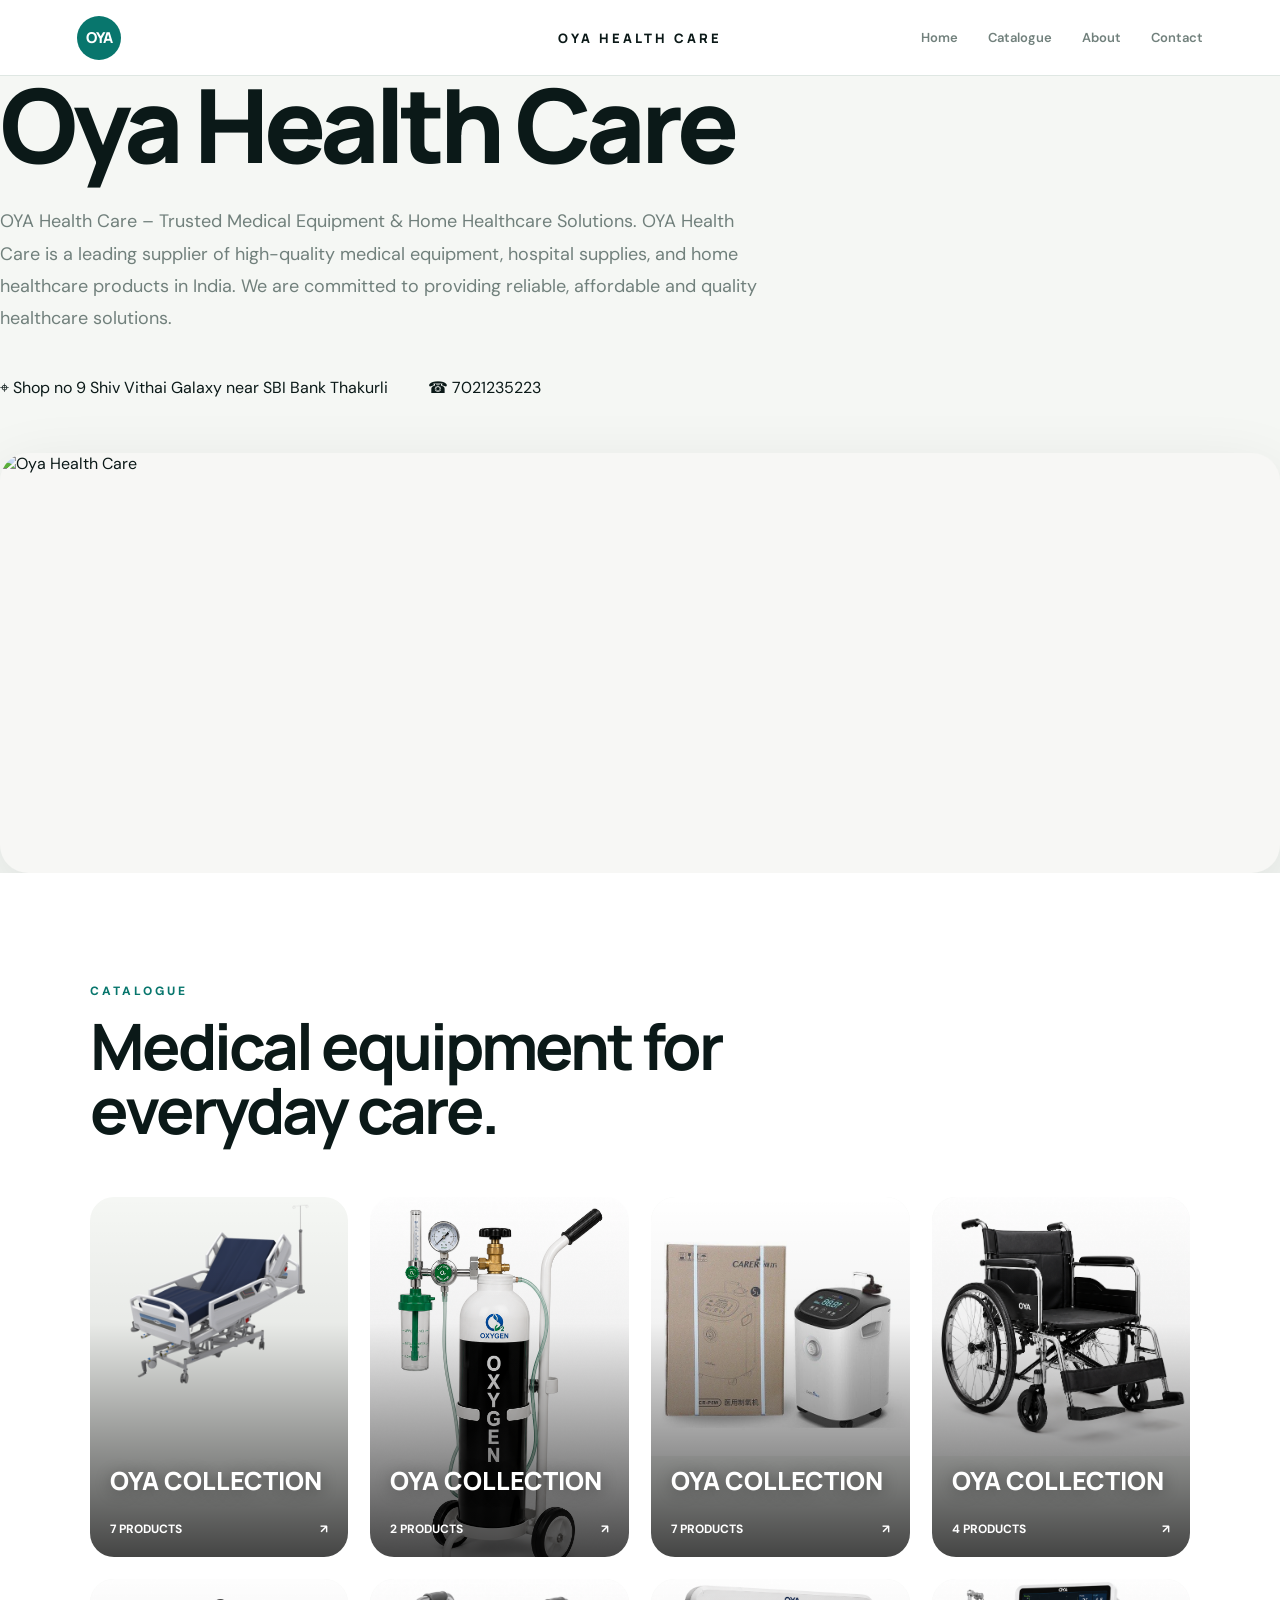
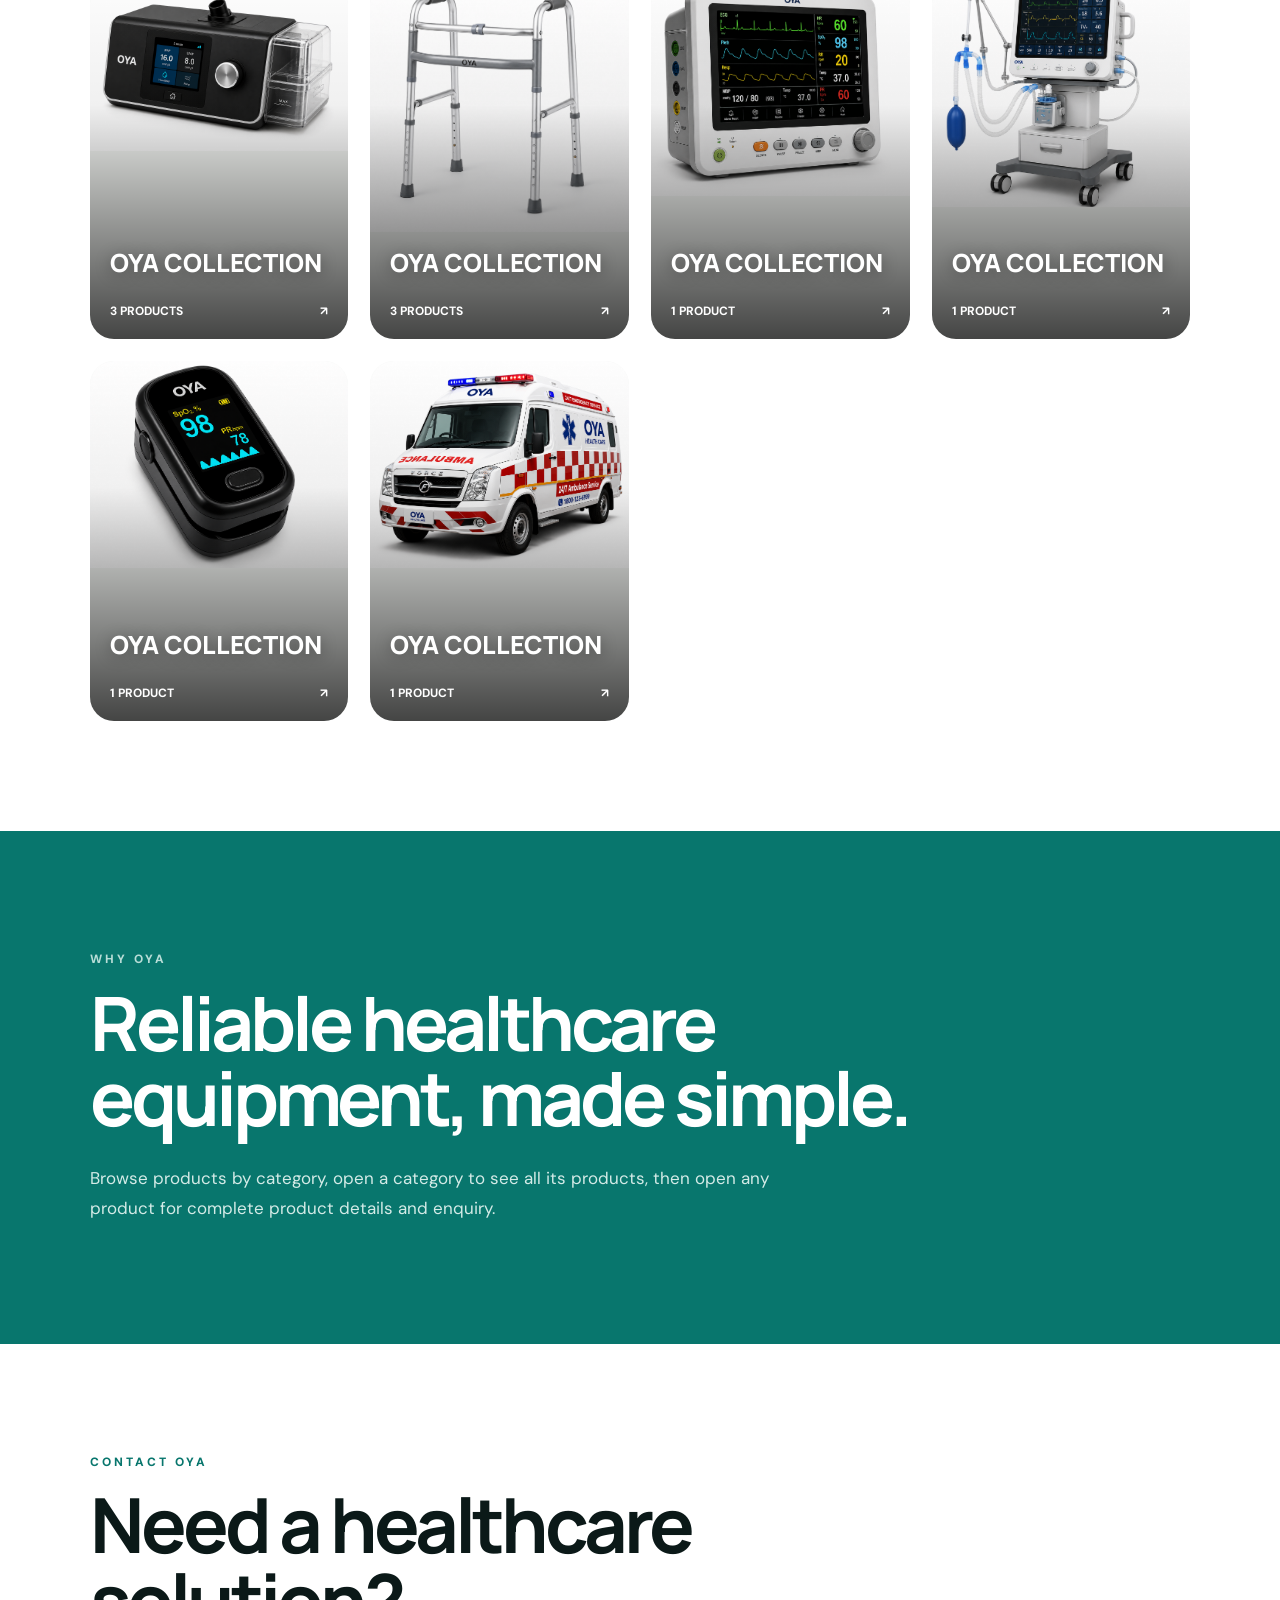
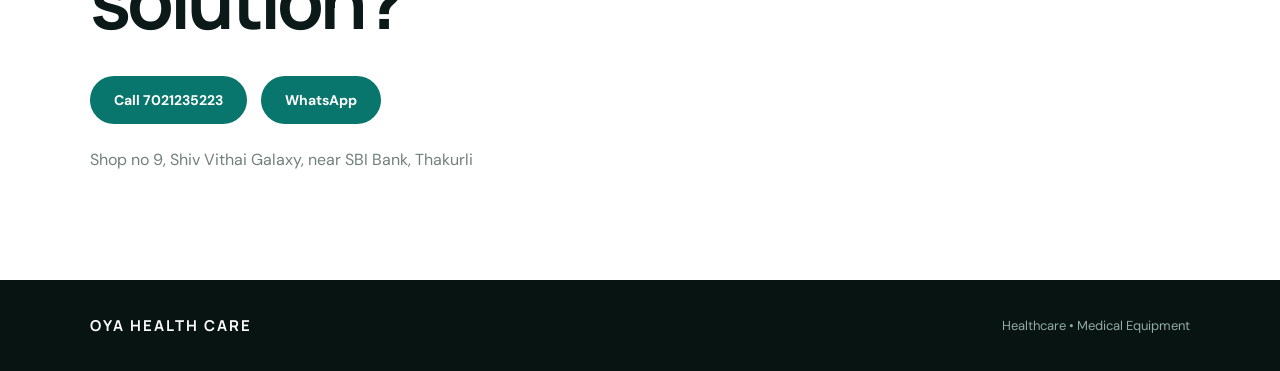
==== commit 773a4a84: "Update index.html" ====
--- a/index.html
+++ b/index.html
@@ -63,11 +63,6 @@
      HOME
 ===================================================== -->
 
-<section id="home" class="home">
-
-    <div class="home-company">
-
-        <!-- ONLY ACTUAL LOGO -->
 
        
 
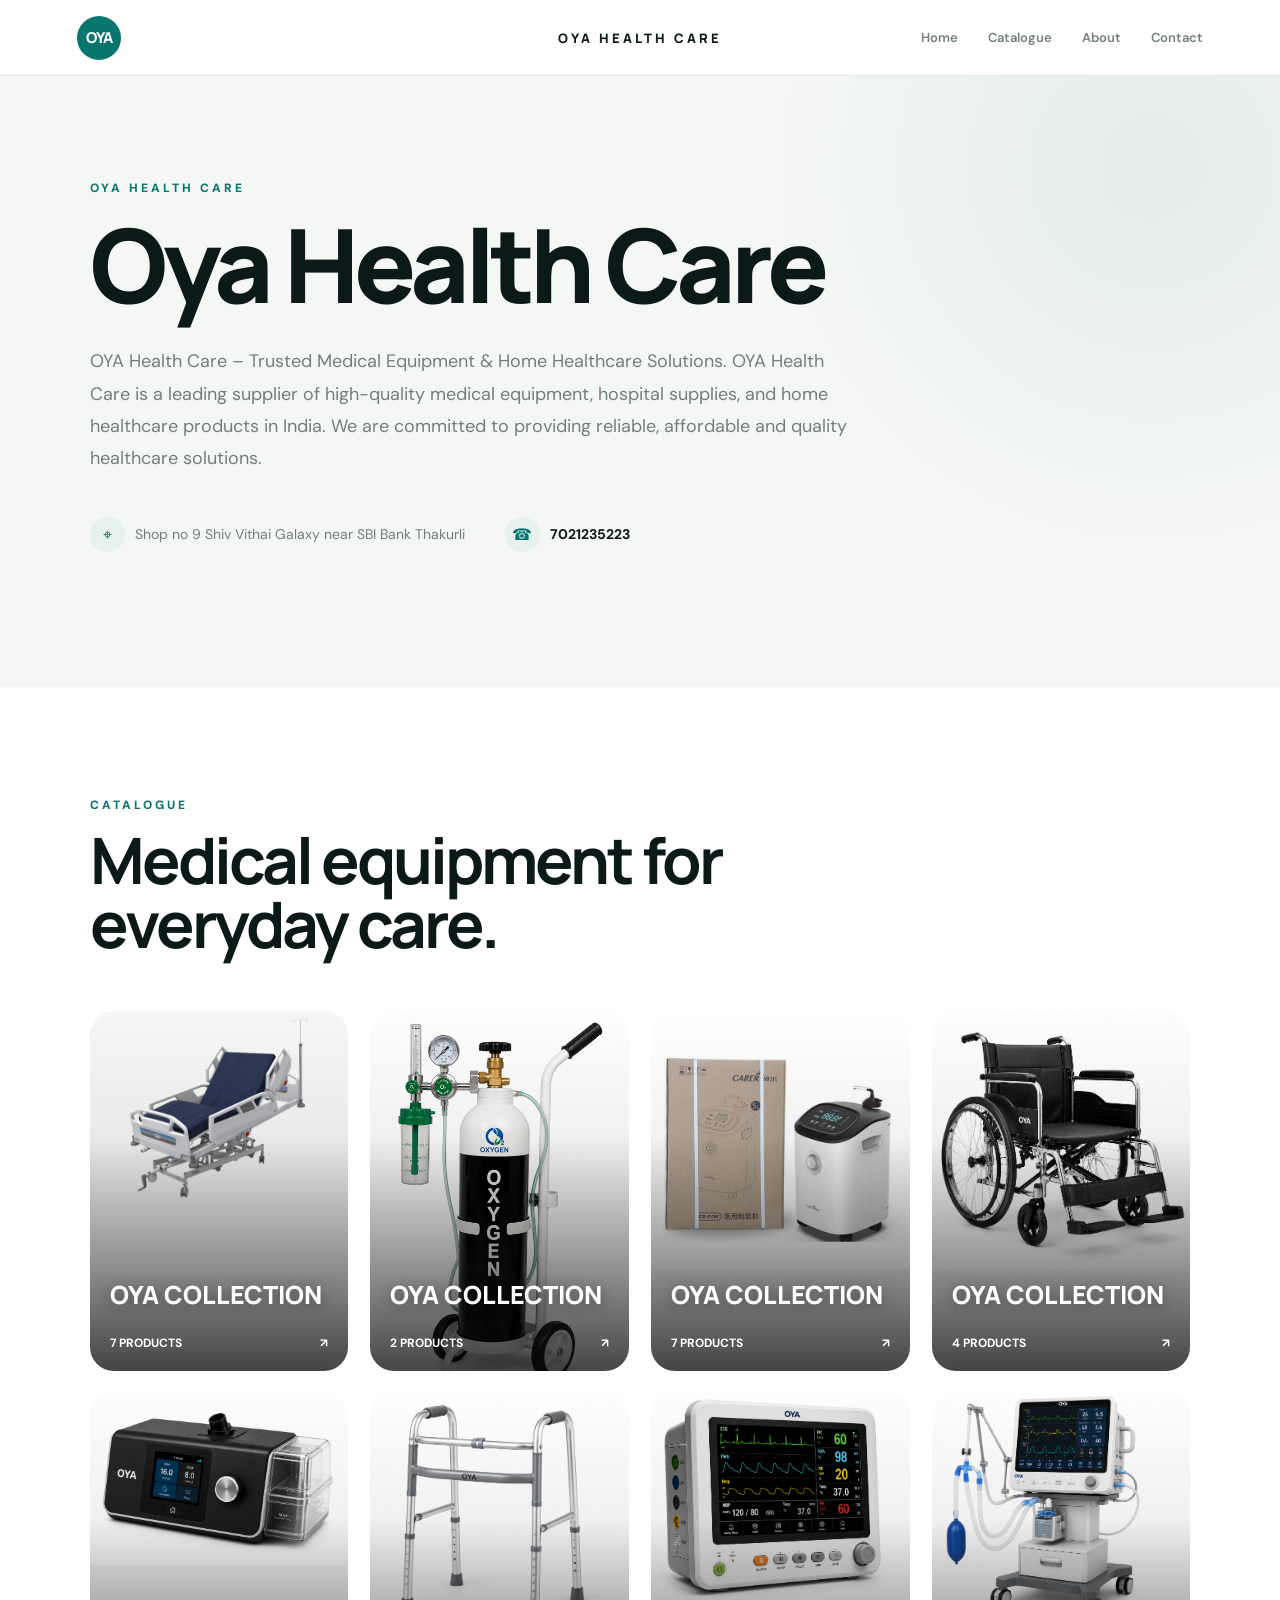
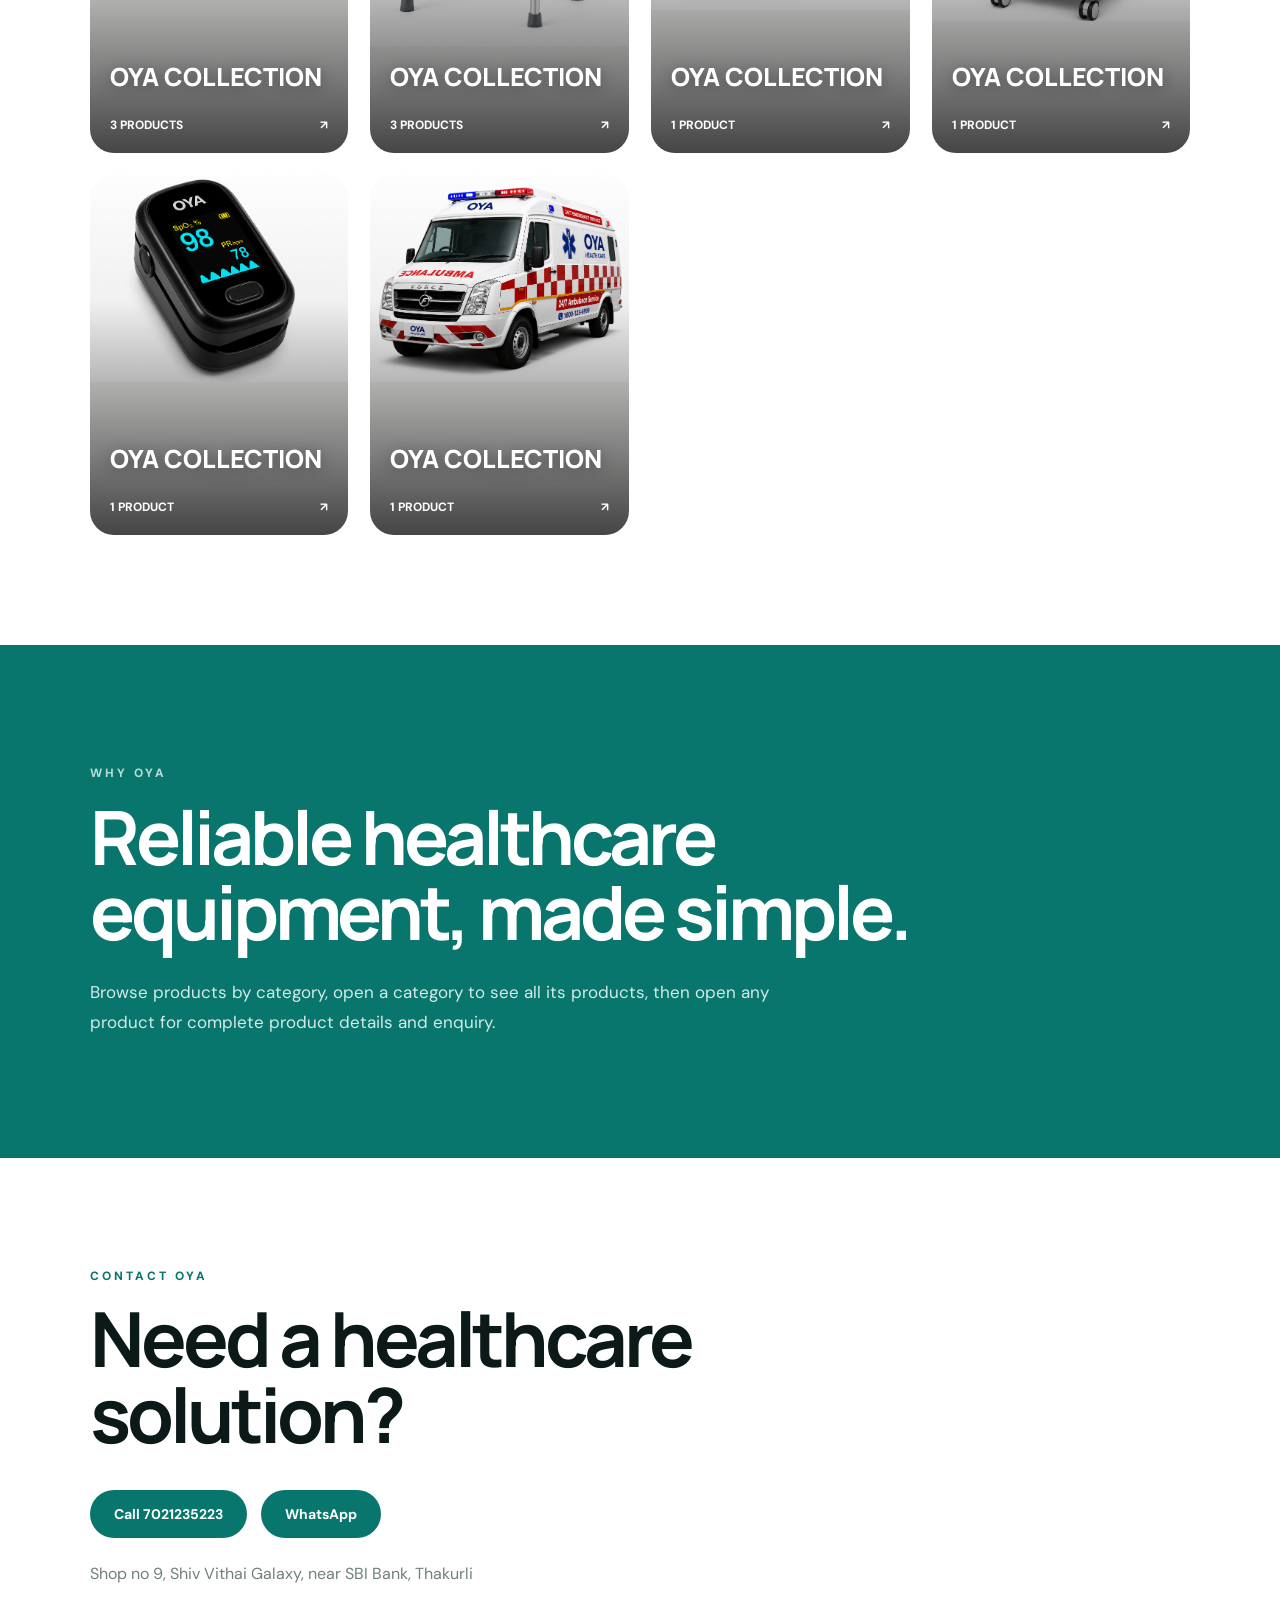
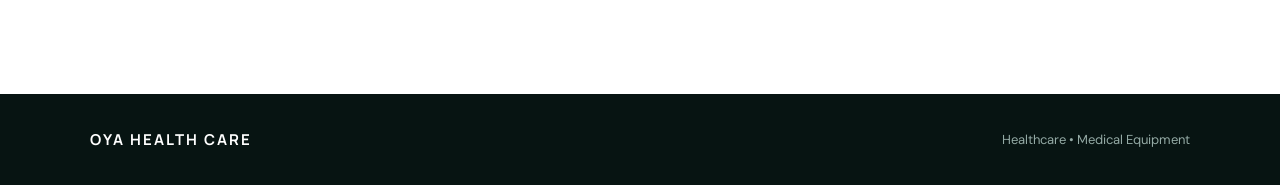
==== commit 6ae6ea86: "Update index.html" ====
--- a/index.html
+++ b/index.html
@@ -1,432 +1,3734 @@
 <!DOCTYPE html>
 <html lang="en">
-
 <head>
     <meta charset="UTF-8">
-
-    <meta name="viewport"
-          content="width=device-width, initial-scale=1.0">
-
+    <meta name="viewport" content="width=device-width, initial-scale=1.0">
+    <meta name="description" content="OYA Health Care - Medical equipment and home healthcare solutions.">
     <title>Oya Health Care | Medical Equipment</title>
-
     <link rel="preconnect" href="https://fonts.googleapis.com">
-
-    <link rel="preconnect"
-          href="https://fonts.gstatic.com"
-          crossorigin>
-
-    <link href="https://fonts.googleapis.com/css2?family=DM+Sans:wght@400;500;600;700&family=Manrope:wght@500;600;700;800&display=swap"
-          rel="stylesheet">
-
-    <link rel="stylesheet" href="style.css?v=10">
+    <link rel="preconnect" href="https://fonts.gstatic.com" crossorigin>
+    <link href="https://fonts.googleapis.com/css2?family=DM+Sans:wght@400;500;600;700&family=Manrope:wght@500;600;700;800&display=swap" rel="stylesheet">
+    <style>
+/* =========================================================
+   OYA HEALTH CARE
+   PREMIUM RESPONSIVE WEBSITE
+========================================================= */
+
+:root {
+    --ink: #0b1918;
+    --muted: #71807c;
+    --cream: #f5f7f4;
+    --white: #ffffff;
+    --line: #dfe7e3;
+    --green: #08766d;
+    --green-dark: #04564f;
+    --mint: #e7f2ee;
+    --gold: #b89b65;
+
+    --shadow:
+        0 24px 70px rgba(11, 25, 24, 0.11);
+
+    --shadow-small:
+        0 12px 35px rgba(11, 25, 24, 0.10);
+}
+
+
+/* =========================================================
+   RESET
+========================================================= */
+
+* {
+    margin: 0;
+    padding: 0;
+    box-sizing: border-box;
+}
+
+html {
+    scroll-behavior: smooth;
+}
+
+body {
+    font-family: "DM Sans", sans-serif;
+    background: var(--cream);
+    color: var(--ink);
+    overflow-x: hidden;
+}
+
+img {
+    max-width: 100%;
+    display: block;
+}
+
+button,
+a {
+    font-family: inherit;
+}
+
+a {
+    text-decoration: none;
+    color: inherit;
+}
+
+
+/* =========================================================
+   TOP BAR
+========================================================= */
+
+.topbar {
+    position: sticky;
+    top: 0;
+    z-index: 1000;
+
+    height: 76px;
+
+    display: flex;
+    align-items: center;
+    justify-content: space-between;
+
+    padding: 0 6%;
+
+    background: rgba(255, 255, 255, 0.96);
+
+    border-bottom: 1px solid var(--line);
+
+    backdrop-filter: blur(12px);
+}
+
+.mini-brand {
+    width: 44px;
+    height: 44px;
+
+    display: flex;
+    align-items: center;
+    justify-content: center;
+
+    border-radius: 50%;
+
+    background: var(--green);
+    color: white;
+
+    font-family: "Manrope", sans-serif;
+
+    font-size: 15px;
+    font-weight: 800;
+
+    letter-spacing: -1px;
+}
+
+.topbar-title {
+    position: absolute;
+
+    left: 50%;
+
+    transform: translateX(-50%);
+
+    font-family: "Manrope", sans-serif;
+
+    font-size: 13px;
+    font-weight: 800;
+
+    letter-spacing: 3px;
+
+    white-space: nowrap;
+}
+
+.menu-btn {
+    width: 44px;
+    height: 44px;
+
+    border: 1px solid var(--line);
+
+    background: white;
+
+    border-radius: 50%;
+
+    font-size: 21px;
+
+    cursor: pointer;
+
+    display: none;
+}
+
+
+/* =========================================================
+   NAVIGATION
+========================================================= */
+
+.mobile-nav {
+    display: flex;
+
+    align-items: center;
+
+    gap: 30px;
+}
+
+.mobile-nav a {
+    font-size: 13px;
+
+    font-weight: 600;
+
+    color: var(--muted);
+
+    transition: 0.25s ease;
+}
+
+.mobile-nav a:hover {
+    color: var(--green);
+}
+
+
+/* =========================================================
+   HOME
+========================================================= */
+
+.home {
+    padding: 100px 7% 80px;
+
+    background:
+        radial-gradient(
+            circle at 90% 15%,
+            rgba(8, 118, 109, 0.08),
+            transparent 30%
+        ),
+        var(--cream);
+}
+
+
+/* =========================================================
+   COMPANY INTRO
+   NO LOGO IMAGE HERE
+========================================================= */
+
+.home-company {
+    width: 100%;
+
+    display: block;
+}
+
+.company-copy {
+    max-width: 900px;
+}
+
+.home-label {
+    display: inline-block;
+
+    margin-bottom: 20px;
+
+    color: var(--green);
+
+    font-size: 12px;
+
+    font-weight: 800;
+
+    letter-spacing: 3px;
+}
+
+.company-copy h1 {
+    font-family: "Manrope", sans-serif;
+
+    font-size: clamp(52px, 8vw, 108px);
+
+    line-height: 0.95;
+
+    letter-spacing: -5px;
+
+    font-weight: 800;
+
+    margin-bottom: 32px;
+}
+
+.company-copy p {
+    max-width: 760px;
+
+    font-size: 18px;
+
+    line-height: 1.8;
+
+    color: var(--muted);
+}
+
+
+/* =========================================================
+   CONTACT INFORMATION
+========================================================= */
+
+.contact-info {
+    display: flex;
+
+    flex-wrap: wrap;
+
+    gap: 18px 40px;
+
+    margin-top: 42px;
+
+    margin-bottom: 55px;
+}
+
+.contact-item {
+    display: flex;
+
+    align-items: center;
+
+    gap: 10px;
+
+    color: var(--muted);
+
+    font-size: 14px;
+}
+
+.contact-item a {
+    color: var(--ink);
+
+    font-weight: 700;
+}
+
+.contact-icon {
+    width: 35px;
+    height: 35px;
+
+    display: flex;
+
+    align-items: center;
+
+    justify-content: center;
+
+    background: var(--mint);
+
+    color: var(--green);
+
+    border-radius: 50%;
+
+    font-size: 16px;
+}
+
+
+/* =========================================================
+   BANNER
+   CONTROLLED SIZE
+========================================================= */
+
+.banner {
+    width: 100%;
+
+    height: 420px;
+
+    overflow: hidden;
+
+    border-radius: 28px;
+
+    background: #f7f7f5;
+
+    box-shadow: var(--shadow);
+}
+
+.banner img {
+    width: 100%;
+
+    height: 100%;
+
+    object-fit: cover;
+
+    object-position: center;
+}
+
+
+/* =========================================================
+   CATALOGUE
+========================================================= */
+
+.catalogue {
+    padding: 110px 7%;
+
+    background: white;
+
+    overflow: hidden;
+}
+
+.catalogue-heading {
+    max-width: 850px;
+
+    margin-bottom: 55px;
+}
+
+.catalogue-heading > span {
+    display: block;
+
+    margin-bottom: 15px;
+
+    color: var(--green);
+
+    font-size: 12px;
+
+    font-weight: 800;
+
+    letter-spacing: 3px;
+}
+
+.catalogue-heading h2 {
+    font-family: "Manrope", sans-serif;
+
+    font-size: clamp(38px, 5vw, 68px);
+
+    line-height: 1;
+
+    letter-spacing: -3px;
+
+    max-width: 100%;
+}
+
+
+/* =========================================================
+   CATEGORY GRID - DESKTOP
+========================================================= */
+
+.category-grid {
+    display: grid;
+
+    grid-template-columns:
+        repeat(4, minmax(0, 1fr));
+
+    gap: 22px;
+
+    width: 100%;
+}
+
+
+/* =========================================================
+   CATEGORY CARD
+========================================================= */
+
+.category-card {
+    position: relative;
+
+    min-height: 360px;
+
+    height: 360px;
+
+    overflow: hidden;
+
+    border-radius: 24px;
+
+    background: var(--cream);
+
+    cursor: pointer;
+
+    transition:
+        transform 0.3s ease,
+        box-shadow 0.3s ease;
+}
+
+.category-card:hover {
+    transform: translateY(-7px);
+
+    box-shadow: var(--shadow);
+}
+
+.category-image {
+    width: 100%;
+
+    height: 100%;
+
+    min-height: 360px;
+
+    object-fit: cover;
+
+    transition: transform 0.5s ease;
+}
+
+.category-card:hover .category-image {
+    transform: scale(1.05);
+}
+
+
+/* =========================================================
+   CATEGORY TEXT
+========================================================= */
+
+.category-label {
+    position: absolute;
+
+    left: 20px;
+
+    right: 20px;
+
+    bottom: 62px;
+
+    color: white;
+
+    font-family: "Manrope", sans-serif;
+
+    font-size: 25px;
+
+    font-weight: 800;
+
+    line-height: 1.1;
+
+    text-shadow:
+        0 2px 15px rgba(0, 0, 0, 0.4);
+
+    z-index: 2;
+}
+
+.category-bottom {
+    position: absolute;
+
+    left: 20px;
+
+    right: 20px;
+
+    bottom: 20px;
+
+    display: flex;
+
+    justify-content: space-between;
+
+    align-items: center;
+
+    color: white;
+
+    font-size: 12px;
+
+    font-weight: 700;
+
+    z-index: 2;
+}
+
+.category-card::after {
+    content: "";
+
+    position: absolute;
+
+    inset: 0;
+
+    background:
+        linear-gradient(
+            to top,
+            rgba(0, 0, 0, 0.72),
+            rgba(0, 0, 0, 0.05) 65%,
+            transparent
+        );
+
+    pointer-events: none;
+}
+
+
+/* =========================================================
+   CATEGORY VIEW
+========================================================= */
+
+.category-view {
+    display: none;
+
+    padding: 60px 7% 110px;
+
+    background: var(--cream);
+}
+
+.category-view.active {
+    display: block;
+}
+
+.category-top {
+    display: flex;
+
+    justify-content: space-between;
+
+    align-items: center;
+
+    gap: 20px;
+
+    margin-bottom: 60px;
+}
+
+.category-top > span {
+    font-size: 12px;
+
+    font-weight: 800;
+
+    letter-spacing: 3px;
+}
+
+.back-button {
+    border: 1px solid var(--line);
+
+    background: white;
+
+    padding: 12px 18px;
+
+    border-radius: 100px;
+
+    cursor: pointer;
+
+    font-size: 13px;
+
+    font-weight: 700;
+
+    transition: 0.25s ease;
+}
+
+.back-button:hover {
+    background: var(--green);
+
+    border-color: var(--green);
+
+    color: white;
+}
+
+
+/* =========================================================
+   CATEGORY HEADING
+========================================================= */
+
+.category-heading {
+    display: flex;
+
+    justify-content: space-between;
+
+    align-items: flex-end;
+
+    gap: 30px;
+
+    margin-bottom: 50px;
+}
+
+.category-heading small {
+    display: block;
+
+    margin-bottom: 14px;
+
+    color: var(--green);
+
+    font-size: 11px;
+
+    font-weight: 800;
+
+    letter-spacing: 3px;
+}
+
+.category-heading h2 {
+    font-family: "Manrope", sans-serif;
+
+    font-size: clamp(42px, 6vw, 76px);
+
+    line-height: 0.95;
+
+    letter-spacing: -4px;
+}
+
+.category-heading p {
+    max-width: 650px;
+
+    margin-top: 20px;
+
+    color: var(--muted);
+
+    line-height: 1.7;
+}
+
+.category-heading strong {
+    white-space: nowrap;
+
+    color: var(--green);
+
+    font-size: 14px;
+}
+
+
+/* =========================================================
+   PRODUCT GRID
+========================================================= */
+
+.product-grid {
+    display: grid;
+
+    grid-template-columns:
+        repeat(3, minmax(0, 1fr));
+
+    gap: 24px;
+}
+
+.product-card {
+    background: white;
+
+    border-radius: 24px;
+
+    overflow: hidden;
+
+    border: 1px solid var(--line);
+
+    cursor: pointer;
+
+    transition:
+        transform 0.3s ease,
+        box-shadow 0.3s ease;
+}
+
+.product-card:hover {
+    transform: translateY(-6px);
+
+    box-shadow: var(--shadow-small);
+}
+
+.product-card-image {
+    width: 100%;
+
+    height: 320px;
+
+    object-fit: contain;
+
+    background: #f7f9f7;
+
+    padding: 20px;
+}
+
+.product-card-content {
+    padding: 24px;
+}
+
+.product-card-content small {
+    color: var(--green);
+
+    font-size: 10px;
+
+    font-weight: 800;
+
+    letter-spacing: 2px;
+}
+
+.product-card-content h3 {
+    margin-top: 10px;
+
+    font-family: "Manrope", sans-serif;
+
+    font-size: 22px;
+}
+
+.product-card-content p {
+    margin-top: 10px;
+
+    color: var(--muted);
+
+    font-size: 14px;
+
+    line-height: 1.6;
+}
+
+
+/* =========================================================
+   ABOUT
+========================================================= */
+
+.about {
+    padding: 120px 7%;
+
+    background: var(--green);
+
+    color: white;
+}
+
+.about > span {
+    display: block;
+
+    margin-bottom: 18px;
+
+    color: #b8ddd7;
+
+    font-size: 12px;
+
+    font-weight: 800;
+
+    letter-spacing: 3px;
+}
+
+.about h2 {
+    max-width: 850px;
+
+    font-family: "Manrope", sans-serif;
+
+    font-size: clamp(40px, 6vw, 75px);
+
+    line-height: 1;
+
+    letter-spacing: -4px;
+}
+
+.about p {
+    max-width: 700px;
+
+    margin-top: 28px;
+
+    color: #d4ebe7;
+
+    font-size: 17px;
+
+    line-height: 1.8;
+}
+
+
+/* =========================================================
+   CONTACT
+========================================================= */
+
+.contact {
+    padding: 110px 7%;
+
+    background: white;
+}
+
+.contact > span {
+    display: block;
+
+    margin-bottom: 16px;
+
+    color: var(--green);
+
+    font-size: 12px;
+
+    font-weight: 800;
+
+    letter-spacing: 3px;
+}
+
+.contact h2 {
+    font-family: "Manrope", sans-serif;
+
+    font-size: clamp(42px, 6vw, 76px);
+
+    line-height: 1;
+
+    letter-spacing: -4px;
+
+    max-width: 850px;
+}
+
+.contact-buttons {
+    display: flex;
+
+    flex-wrap: wrap;
+
+    gap: 14px;
+
+    margin-top: 38px;
+}
+
+.contact-buttons a {
+    padding: 15px 24px;
+
+    border-radius: 100px;
+
+    background: var(--green);
+
+    color: white;
+
+    font-size: 14px;
+
+    font-weight: 700;
+
+    transition: 0.25s ease;
+}
+
+.contact-buttons a:hover {
+    background: var(--green-dark);
+
+    transform: translateY(-2px);
+}
+
+.contact p {
+    margin-top: 25px;
+
+    color: var(--muted);
+}
+
+
+/* =========================================================
+   PRODUCT VIEW
+========================================================= */
+
+.product-view {
+    display: none;
+
+    padding: 55px 7% 100px;
+
+    background: var(--cream);
+}
+
+.product-view.active {
+    display: block;
+}
+
+.product-header {
+    display: flex;
+
+    justify-content: space-between;
+
+    align-items: center;
+
+    margin-bottom: 55px;
+}
+
+.product-header > span {
+    font-size: 12px;
+
+    font-weight: 800;
+
+    letter-spacing: 3px;
+}
+
+
+/* =========================================================
+   PRODUCT LAYOUT
+========================================================= */
+
+.product-layout {
+    display: grid;
+
+    grid-template-columns:
+        minmax(0, 1.1fr)
+        minmax(0, 0.9fr);
+
+    gap: 60px;
+
+    align-items: start;
+}
+
+
+/* =========================================================
+   PRODUCT GALLERY
+========================================================= */
+
+.product-gallery {
+    min-width: 0;
+}
+
+.main-image-box {
+    width: 100%;
+
+    min-height: 550px;
+
+    border-radius: 28px;
+
+    background: white;
+
+    border: 1px solid var(--line);
+
+    display: flex;
+
+    align-items: center;
+
+    justify-content: center;
+
+    overflow: hidden;
+}
+
+.main-image-box img {
+    width: 100%;
+
+    height: 550px;
+
+    object-fit: contain;
+
+    padding: 30px;
+}
+
+
+/* =========================================================
+   THUMBNAILS
+========================================================= */
+
+.thumbnail-container {
+    display: flex;
+
+    gap: 12px;
+
+    flex-wrap: wrap;
+
+    margin-top: 16px;
+}
+
+.thumbnail {
+    width: 78px;
+
+    height: 78px;
+
+    border-radius: 14px;
+
+    overflow: hidden;
+
+    border: 2px solid transparent;
+
+    background: white;
+
+    cursor: pointer;
+}
+
+.thumbnail img {
+    width: 100%;
+
+    height: 100%;
+
+    object-fit: contain;
+}
+
+.thumbnail.active {
+    border-color: var(--green);
+}
+
+
+/* =========================================================
+   PRODUCT INFORMATION
+========================================================= */
+
+.product-information {
+    padding-top: 10px;
+}
+
+.product-category {
+    color: var(--green);
+
+    font-size: 11px;
+
+    font-weight: 800;
+
+    letter-spacing: 3px;
+}
+
+.product-information h1 {
+    margin-top: 15px;
+
+    font-family: "Manrope", sans-serif;
+
+    font-size: clamp(40px, 5vw, 68px);
+
+    line-height: 0.98;
+
+    letter-spacing: -3px;
+}
+
+.product-information > p {
+    margin-top: 25px;
+
+    color: var(--muted);
+
+    line-height: 1.8;
+
+    font-size: 16px;
+}
+
+.product-information hr {
+    margin: 35px 0;
+
+    border: 0;
+
+    border-top: 1px solid var(--line);
+}
+
+
+/* =========================================================
+   PRODUCT INFO
+========================================================= */
+
+.product-info-section {
+    display: flex;
+
+    flex-direction: column;
+
+    gap: 14px;
+}
+
+.info-row {
+    display: flex;
+
+    justify-content: space-between;
+
+    gap: 25px;
+
+    padding-bottom: 14px;
+
+    border-bottom: 1px solid var(--line);
+}
+
+.info-row span:first-child {
+    color: var(--muted);
+
+    font-size: 13px;
+}
+
+.info-row span:last-child {
+    font-weight: 700;
+
+    text-align: right;
+}
+
+
+/* =========================================================
+   ENQUIRY
+========================================================= */
+
+.enquiry-label {
+    color: var(--muted);
+
+    font-size: 10px;
+
+    font-weight: 800;
+
+    letter-spacing: 2px;
+
+    margin-bottom: 15px;
+}
+
+.product-actions {
+    display: flex;
+
+    gap: 12px;
+
+    flex-wrap: wrap;
+}
+
+.product-actions a {
+    display: inline-flex;
+
+    align-items: center;
+
+    justify-content: center;
+
+    padding: 15px 22px;
+
+    border-radius: 100px;
+
+    background: var(--green);
+
+    color: white;
+
+    font-size: 13px;
+
+    font-weight: 700;
+
+    transition: 0.25s ease;
+}
+
+.product-actions a:hover {
+    background: var(--green-dark);
+
+    transform: translateY(-2px);
+}
+
+.product-actions a:last-child {
+    background: white;
+
+    color: var(--green);
+
+    border: 1px solid var(--green);
+}
+
+
+/* =========================================================
+   RELATED PRODUCTS
+========================================================= */
+
+.related-products {
+    margin-top: 100px;
+}
+
+.related-heading {
+    margin-bottom: 30px;
+}
+
+.related-heading small {
+    color: var(--green);
+
+    font-size: 10px;
+
+    font-weight: 800;
+
+    letter-spacing: 3px;
+}
+
+.related-heading h2 {
+    margin-top: 8px;
+
+    font-family: "Manrope", sans-serif;
+
+    font-size: 40px;
+
+    letter-spacing: -2px;
+}
+
+.related-products-grid {
+    display: grid;
+
+    grid-template-columns:
+        repeat(4, minmax(0, 1fr));
+
+    gap: 18px;
+}
+
+
+/* =========================================================
+   FOOTER
+========================================================= */
+
+footer {
+    display: flex;
+
+    justify-content: space-between;
+
+    align-items: center;
+
+    gap: 20px;
+
+    padding: 35px 7%;
+
+    background: #071412;
+
+    color: white;
+}
+
+footer strong {
+    font-family: "Manrope", sans-serif;
+
+    font-size: 15px;
+
+    letter-spacing: 2px;
+}
+
+footer span {
+    color: #94aaa5;
+
+    font-size: 13px;
+}
+
+
+/* =========================================================
+   TABLET
+   MAX 1100px
+========================================================= */
+
+@media (max-width: 1100px) {
+
+    .category-grid {
+        grid-template-columns:
+            repeat(3, minmax(0, 1fr));
+    }
+
+    .product-grid {
+        grid-template-columns:
+            repeat(2, minmax(0, 1fr));
+    }
+
+    .related-products-grid {
+        grid-template-columns:
+            repeat(3, minmax(0, 1fr));
+    }
+}
+
+
+/* =========================================================
+   TABLET / SMALL LAPTOP
+   MAX 900px
+========================================================= */
+
+@media (max-width: 900px) {
+
+    .topbar {
+        padding: 0 5%;
+    }
+
+    .topbar-title {
+        font-size: 11px;
+
+        letter-spacing: 2px;
+    }
+
+    .menu-btn {
+        display: flex;
+
+        align-items: center;
+
+        justify-content: center;
+    }
+
+    .mobile-nav {
+        position: absolute;
+
+        top: 76px;
+
+        left: 0;
+
+        right: 0;
+
+        display: none;
+
+        flex-direction: column;
+
+        align-items: stretch;
+
+        gap: 0;
+
+        padding: 12px 5% 18px;
+
+        background: white;
+
+        border-bottom: 1px solid var(--line);
+
+        box-shadow: var(--shadow-small);
+    }
+
+    .mobile-nav.active {
+        display: flex;
+    }
+
+    .mobile-nav a {
+        padding: 15px 0;
+
+        border-bottom: 1px solid var(--line);
+    }
+
+    .mobile-nav a:last-child {
+        border-bottom: 0;
+    }
+
+    .product-layout {
+        grid-template-columns: 1fr;
+    }
+}
+
+
+/* =========================================================
+   MOBILE
+   MAX 700px
+========================================================= */
+
+@media (max-width: 700px) {
+
+    .topbar {
+        height: 68px;
+    }
+
+    .topbar-title {
+        font-size: 9px;
+
+        letter-spacing: 1.5px;
+    }
+
+    .mini-brand {
+        width: 40px;
+        height: 40px;
+    }
+
+    .menu-btn {
+        width: 40px;
+        height: 40px;
+    }
+
+    .mobile-nav {
+        top: 68px;
+    }
+
+
+    /* =========================
+       HOME
+    ========================= */
+
+    .home {
+        padding:
+            70px
+            5%
+            65px;
+    }
+
+    .company-copy h1 {
+        font-size:
+            clamp(
+                45px,
+                13vw,
+                75px
+            );
+
+        letter-spacing: -3px;
+    }
+
+    .company-copy p {
+        font-size: 16px;
+
+        line-height: 1.7;
+    }
+
+    .contact-info {
+        flex-direction: column;
+
+        gap: 14px;
+
+        margin-top: 32px;
+
+        margin-bottom: 40px;
+    }
+
+    /* =========================
+       MOBILE BANNER
+    ========================= */
+
+    .banner {
+        height: 220px;
+
+        border-radius: 18px;
+    }
+
+    .banner img {
+        width: 100%;
+
+        height: 100%;
+
+        object-fit: cover;
+
+        object-position: center;
+    }
+
+
+    /* =========================
+       CATALOGUE
+    ========================= */
+
+    .catalogue {
+        padding:
+            70px
+            5%;
+    }
+
+    .catalogue-heading {
+        margin-bottom: 35px;
+    }
+
+    .catalogue-heading h2 {
+        font-size: 42px;
+
+        letter-spacing: -2px;
+
+        overflow-wrap: break-word;
+    }
+
+
+    /* =========================
+       3 CATEGORY CARDS
+    ========================= */
+
+    .category-grid {
+        display: grid;
+
+        grid-template-columns:
+            repeat(3, minmax(0, 1fr));
+
+        gap: 10px;
+
+        width: 100%;
+    }
+
+    .category-card {
+        width: 100%;
+
+        min-height: 175px;
+
+        height: 175px;
+
+        border-radius: 14px;
+    }
+
+    .category-image {
+        width: 100%;
+
+        height: 175px;
+
+        min-height: 175px;
+
+        object-fit: cover;
+    }
+
+    .category-label {
+        left: 10px;
+
+        right: 8px;
+
+        bottom: 35px;
+
+        font-size: 13px;
+
+        line-height: 1.15;
+    }
+
+    .category-bottom {
+        left: 10px;
+
+        right: 10px;
+
+        bottom: 10px;
+
+        font-size: 8px;
+    }
+
+    .category-bottom span:last-child {
+        font-size: 15px;
+    }
+
+
+    /* =========================
+       CATEGORY VIEW
+    ========================= */
+
+    .category-view {
+        padding:
+            45px
+            5%
+            80px;
+    }
+
+    .category-top {
+        margin-bottom: 40px;
+    }
+
+    .category-heading {
+        flex-direction: column;
+
+        align-items: flex-start;
+
+        margin-bottom: 35px;
+    }
+
+    .category-heading h2 {
+        font-size: 48px;
+
+        letter-spacing: -3px;
+    }
+
+
+    /* =========================
+       PRODUCTS
+    ========================= */
+
+    .product-grid {
+        grid-template-columns: repeat(3, minmax(0, 1fr));
+        gap: 8px;
+    }
+
+    .product-card-image {
+        height: 300px;
+    }
+
+
+    .product-card {
+        border-radius: 12px;
+    }
+
+    .product-card-image {
+        height: 130px;
+        padding: 8px;
+    }
+
+    .product-card small {
+        display: block;
+        padding: 8px 8px 0;
+        color: var(--green);
+        font-size: 7px;
+        font-weight: 800;
+        letter-spacing: 1px;
+    }
+
+    .product-card h3 {
+        padding: 5px 8px 0;
+        font-family: "Manrope", sans-serif;
+        font-size: 12px;
+        line-height: 1.2;
+    }
+
+    .product-card p {
+        padding: 0 8px 10px;
+        color: var(--muted);
+        font-size: 9px;
+        line-height: 1.3;
+    }
+
+    /* =========================
+       ABOUT
+    ========================= */
+
+    .about {
+        padding:
+            80px
+            5%;
+    }
+
+    .about h2 {
+        font-size: 48px;
+
+        letter-spacing: -3px;
+    }
+
+
+    /* =========================
+       CONTACT
+    ========================= */
+
+    .contact {
+        padding:
+            80px
+            5%;
+    }
+
+    .contact h2 {
+        font-size: 48px;
+
+        letter-spacing: -3px;
+    }
+
+
+    /* =========================
+       PRODUCT VIEW
+    ========================= */
+
+    .product-view {
+        padding:
+            40px
+            5%
+            80px;
+    }
+
+    .product-layout {
+        gap: 35px;
+    }
+
+    .main-image-box {
+        min-height: 400px;
+    }
+
+    .main-image-box img {
+        height: 400px;
+
+        padding: 20px;
+    }
+
+    .product-information h1 {
+        font-size: 46px;
+
+        letter-spacing: -2px;
+    }
+
+    .related-products-grid {
+        grid-template-columns: 1fr;
+    }
+
+
+    /* =========================
+       FOOTER
+    ========================= */
+
+    footer {
+        flex-direction: column;
+
+        align-items: flex-start;
+
+        padding:
+            30px
+            5%;
+    }
+}
+
+
+/* =========================================================
+   SMALL MOBILE
+   MAX 420px
+========================================================= */
+
+@media (max-width: 420px) {
+
+    .topbar {
+        padding: 0 18px;
+    }
+
+    .topbar-title {
+        font-size: 8px;
+
+        letter-spacing: 1px;
+    }
+
+
+    /* =========================
+       HOME
+    ========================= */
+
+    .home {
+        padding:
+            55px
+            18px
+            50px;
+    }
+
+    .company-copy h1 {
+        font-size: 48px;
+
+        letter-spacing: -3px;
+    }
+
+    .company-copy p {
+        font-size: 14px;
+    }
+
+    .contact-item {
+        align-items: flex-start;
+
+        font-size: 13px;
+
+        line-height: 1.5;
+    }
+
+
+    /* =========================
+       SMALL MOBILE BANNER
+    ========================= */
+
+    .banner {
+        height: 180px;
+
+        border-radius: 15px;
+    }
+
+    .banner img {
+        width: 100%;
+
+        height: 100%;
+
+        object-fit: cover;
+
+        object-position: center;
+    }
+
+
+    /* =========================
+       CATALOGUE
+    ========================= */
+
+    .catalogue {
+        padding:
+            65px
+            18px;
+    }
+
+    .catalogue-heading {
+        width: 100%;
+    }
+
+    .catalogue-heading h2 {
+        font-size: 34px;
+
+        letter-spacing: -1.5px;
+
+        overflow-wrap: break-word;
+
+        word-break: normal;
+    }
+
+
+    /* =========================
+       3 COMPACT CARDS
+    ========================= */
+
+    .category-grid {
+        grid-template-columns:
+            repeat(3, minmax(0, 1fr));
+
+        gap: 8px;
+    }
+
+    .category-card {
+        min-height: 150px;
+
+        height: 150px;
+
+        border-radius: 12px;
+    }
+
+    .category-image {
+        min-height: 150px;
+
+        height: 150px;
+
+        object-fit: cover;
+    }
+
+    .category-label {
+        left: 8px;
+
+        right: 6px;
+
+        bottom: 30px;
+
+        font-size: 11px;
+
+        line-height: 1.1;
+    }
+
+    .category-bottom {
+        left: 8px;
+
+        right: 8px;
+
+        bottom: 8px;
+
+        font-size: 7px;
+    }
+
+    .category-bottom span:last-child {
+        font-size: 13px;
+    }
+
+
+    /* =========================
+       CATEGORY VIEW
+    ========================= */
+
+    .category-view {
+        padding:
+            35px
+            18px
+            65px;
+    }
+
+    .category-heading h2 {
+        font-size: 42px;
+    }
+
+    .back-button {
+        padding: 10px 15px;
+
+        font-size: 12px;
+    }
+
+
+    /* =========================
+       PRODUCT VIEW
+    ========================= */
+
+    .product-view {
+        padding:
+            30px
+            18px
+            65px;
+    }
+
+    .product-header {
+        margin-bottom: 35px;
+    }
+
+    .product-header > span {
+        font-size: 9px;
+
+        letter-spacing: 2px;
+    }
+
+    .main-image-box {
+        min-height: 330px;
+
+        border-radius: 20px;
+    }
+
+    .main-image-box img {
+        height: 330px;
+
+        padding: 15px;
+    }
+
+    .product-information h1 {
+        font-size: 40px;
+    }
+
+    .product-information > p {
+        font-size: 14px;
+    }
+
+    .product-actions {
+        flex-direction: column;
+    }
+
+    .product-actions a {
+        width: 100%;
+    }
+
+
+    /* =========================
+       ABOUT
+    ========================= */
+
+    .about {
+        padding:
+            65px
+            18px;
+    }
+
+    .about h2 {
+        font-size: 40px;
+    }
+
+
+    /* =========================
+       CONTACT
+    ========================= */
+
+    .contact {
+        padding:
+            65px
+            18px;
+    }
+
+    .contact h2 {
+        font-size: 40px;
+    }
+
+    .contact-buttons {
+        flex-direction: column;
+    }
+
+    .contact-buttons a {
+        width: 100%;
+
+        text-align: center;
+    }
+}
+
+
+/* =========================================================
+   VERY SMALL PHONES
+   MAX 350px
+========================================================= */
+
+@media (max-width: 350px) {
+
+    .topbar-title {
+        font-size: 8px;
+    }
+
+
+    /* HOME */
+
+    .company-copy h1 {
+        font-size: 42px;
+    }
+
+    .company-copy p {
+        font-size: 13px;
+    }
+
+
+    /* BANNER */
+
+    .banner {
+        height: 155px;
+
+        border-radius: 12px;
+    }
+
+
+    /* CATALOGUE */
+
+    .catalogue-heading h2 {
+        font-size: 31px;
+    }
+
+
+    /* CATEGORY */
+
+    .category-grid {
+        grid-template-columns:
+            repeat(3, minmax(0, 1fr));
+
+        gap: 6px;
+    }
+
+    .category-card {
+        height: 135px;
+
+        min-height: 135px;
+
+        border-radius: 10px;
+    }
+
+    .category-image {
+        height: 135px;
+
+        min-height: 135px;
+    }
+
+    .category-label {
+        left: 6px;
+
+        right: 5px;
+
+        bottom: 27px;
+
+        font-size: 9px;
+    }
+
+    .category-bottom {
+        left: 6px;
+
+        right: 6px;
+
+        bottom: 6px;
+
+        font-size: 6px;
+    }
+
+    .category-bottom span:last-child {
+        font-size: 11px;
+    }
+
+
+    /* CATEGORY VIEW */
+
+    .category-heading h2 {
+        font-size: 38px;
+    }
+
+
+    /* PRODUCT */
+
+    .product-information h1 {
+        font-size: 36px;
+    }
+}
+
+
+/* =========================================================
+   EXTRA SAFETY AGAINST HORIZONTAL OVERFLOW
+========================================================= */
+
+html,
+body {
+    max-width: 100%;
+    overflow-x: hidden;
+}
+
+main,
+section,
+.catalogue,
+.category-view,
+.product-view,
+.home {
+    max-width: 100%;
+    overflow-x: hidden;
+}
+    </style>
 </head>
-
 <body>
 
-<!-- =====================================================
-     MOBILE HEADER
-===================================================== -->
-
 <header class="topbar">
-
-    <a href="#home" class="mini-brand">
-        OYA
-    </a>
-
-    <div class="topbar-title">
-        OYA HEALTH CARE
+    <a href="#home" class="mini-brand">OYA</a>
+    <div class="topbar-title">OYA HEALTH CARE</div>
+    <button id="menuBtn" class="menu-btn" type="button" aria-label="Open menu">☰</button>
+    <nav id="mobileNav" class="mobile-nav">
+        <a href="#home">Home</a>
+        <a href="#catalogue">Catalogue</a>
+        <a href="#about">About</a>
+        <a href="#contact">Contact</a>
+    </nav>
+</header>
+
+<main>
+<section id="home" class="home">
+    <div class="home-company">
+        <div class="company-copy">
+            <span class="home-label">OYA HEALTH CARE</span>
+            <h1>Oya Health Care</h1>
+            <p>
+                OYA Health Care – Trusted Medical Equipment &amp; Home Healthcare Solutions.
+                OYA Health Care is a leading supplier of high-quality medical equipment,
+                hospital supplies, and home healthcare products in India. We are committed
+                to providing reliable, affordable and quality healthcare solutions.
+            </p>
+        </div>
     </div>
 
-    <button id="menuBtn" class="menu-btn">
-        ☰
-    </button>
-
-    <nav id="mobileNav" class="mobile-nav">
-
-        <a href="#home">Home</a>
-
-        <a href="#catalogue">Catalogue</a>
-
-        <a href="#about">About</a>
-
-        <a href="#contact">Contact</a>
-
-    </nav>
-
-</header>
-
-
-<main>
-
-
-<!-- =====================================================
-     HOME
-===================================================== -->
-
-
-       
-
-        <div class="company-copy">
-
-            <h1>
-                Oya Health Care
-            </h1>
-
-            <p>
-                OYA Health Care – Trusted Medical Equipment &
-                Home Healthcare Solutions. OYA Health Care is a
-                leading supplier of high-quality medical equipment,
-                hospital supplies, and home healthcare products in
-                India. We are committed to providing reliable,
-                affordable and quality healthcare solutions.
-            </p>
-
+    <div class="contact-info">
+        <div class="contact-item">
+            <span class="contact-icon">⌖</span>
+            <span>Shop no 9 Shiv Vithai Galaxy near SBI Bank Thakurli</span>
         </div>
-
+        <div class="contact-item">
+            <span class="contact-icon">☎</span>
+            <a href="tel:7021235223">7021235223</a>
+        </div>
     </div>
-
-
-    <div class="contact-info">
-
+</section>
+
+<section id="catalogue" class="catalogue">
+    <div class="catalogue-heading">
+        <span>CATALOGUE</span>
+        <h2>Medical equipment for everyday care.</h2>
+    </div>
+    <div id="categoryGrid" class="category-grid"></div>
+</section>
+
+<section id="categoryView" class="category-view">
+    <div class="category-top">
+        <button id="backCatalogue" class="back-button" type="button">← Back to Catalogue</button>
+        <span>OYA HEALTH CARE</span>
+    </div>
+    <div class="category-heading">
         <div>
-            <span>⌖</span>
-
-            <span>
-                Shop no 9 Shiv Vithai Galaxy near SBI Bank Thakurli
-            </span>
+            <small>OYA COLLECTION</small>
+            <h2 id="categoryTitle"></h2>
+            <p id="categoryDescription"></p>
         </div>
-
-        <div>
-            <span>☎</span>
-
-            <a href="tel:7021235223">
-                7021235223
-            </a>
+        <strong id="categoryCount"></strong>
+    </div>
+    <div id="productGrid" class="product-grid"></div>
+</section>
+
+<section id="about" class="about">
+    <span>WHY OYA</span>
+    <h2>Reliable healthcare equipment, made simple.</h2>
+    <p>
+        Browse products by category, open a category to see all its products,
+        then open any product for complete product details and enquiry.
+    </p>
+</section>
+
+<section id="contact" class="contact">
+    <span>CONTACT OYA</span>
+    <h2>Need a healthcare solution?</h2>
+    <div class="contact-buttons">
+        <a href="tel:7021235223">Call 7021235223</a>
+        <a href="https://wa.me/917021235223" target="_blank" rel="noopener">WhatsApp</a>
+    </div>
+    <p>Shop no 9, Shiv Vithai Galaxy, near SBI Bank, Thakurli</p>
+</section>
+
+<section id="productView" class="product-view">
+    <div class="product-header">
+        <button id="backProducts" class="back-button" type="button">← Back</button>
+        <span>OYA HEALTH CARE</span>
+    </div>
+    <div class="product-layout">
+        <div class="product-gallery">
+            <div class="main-image-box">
+                <img id="mainProductImage" src="" alt="">
+            </div>
+            <div id="thumbnailContainer" class="thumbnail-container"></div>
         </div>
-
+        <div class="product-information">
+            <span id="productCategory" class="product-category"></span>
+            <h1 id="productTitle"></h1>
+            <p id="productDescription"></p>
+            <hr>
+            <div id="productInfoSection" class="product-info-section"></div>
+            <hr>
+            <div class="enquiry-label">PRODUCT ENQUIRY</div>
+            <div class="product-actions">
+                <a href="tel:7021235223">Enquire Now ↗</a>
+                <a id="productWhatsApp" href="#" target="_blank" rel="noopener">WhatsApp</a>
+            </div>
+        </div>
     </div>
-
-
-    <div class="banner">
-
-        <img
-            src="images/oya banner.png"
-            alt="Oya Health Care"
-        >
-
+    <div class="related-products">
+        <div class="related-heading">
+            <small>OYA COLLECTION</small>
+            <h2>Other Products</h2>
+        </div>
+        <div id="relatedProductsGrid" class="related-products-grid"></div>
     </div>
-
 </section>
-
-
-
-<!-- =====================================================
-     CATALOGUE
-===================================================== -->
-
-<section id="catalogue" class="catalogue">
-
-    <div class="catalogue-heading">
-
-        <span>
-            CATALOGUE
-        </span>
-
-        <h2>
-            Medical equipment for everyday care.
-        </h2>
-
-    </div>
-
-
-    <div id="categoryGrid"
-         class="category-grid">
-    </div>
-
-</section>
-
-
-
-<!-- =====================================================
-     CATEGORY PAGE
-===================================================== -->
-
-<section id="categoryView"
-         class="category-view">
-
-    <div class="category-top">
-
-        <button id="backCatalogue"
-                class="back-button">
-
-            ← Back to Catalogue
-
-        </button>
-
-        <span>
-            OYA HEALTH CARE
-        </span>
-
-    </div>
-
-
-    <div class="category-heading">
-
-        <div>
-
-            <small>
-                OYA COLLECTION
-            </small>
-
-            <h2 id="categoryTitle">
-            </h2>
-
-            <p id="categoryDescription">
-            </p>
-
-        </div>
-
-        <strong id="categoryCount">
-        </strong>
-
-    </div>
-
-
-    <!-- ALL PRODUCTS -->
-
-    <div id="productGrid"
-         class="product-grid">
-    </div>
-
-</section>
-
-
-
-<!-- =====================================================
-     ABOUT
-===================================================== -->
-
-<section id="about" class="about">
-
-    <span>
-        WHY OYA
-    </span>
-
-    <h2>
-        Reliable healthcare equipment,
-        made simple.
-    </h2>
-
-    <p>
-        Browse products by category, open a category to see
-        all its products, then open any product for complete
-        product details and enquiry.
-    </p>
-
-</section>
-
-
-
-<!-- =====================================================
-     CONTACT
-===================================================== -->
-
-<section id="contact" class="contact">
-
-    <span>
-        CONTACT OYA
-    </span>
-
-    <h2>
-        Need a healthcare solution?
-    </h2>
-
-    <div class="contact-buttons">
-
-        <a href="tel:7021235223">
-            Call 7021235223
-        </a>
-
-        <a
-            href="https://wa.me/917021235223"
-            target="_blank"
-            rel="noopener"
-        >
-            WhatsApp
-        </a>
-
-    </div>
-
-    <p>
-        Shop no 9, Shiv Vithai Galaxy,
-        near SBI Bank, Thakurli
-    </p>
-
-</section>
-
-
-
-<!-- =====================================================
-     PRODUCT DETAIL PAGE
-===================================================== -->
-
-<section id="productView"
-         class="product-view">
-
-    <div class="product-header">
-
-        <button id="backProducts"
-                class="back-button">
-
-            ← Back
-
-        </button>
-
-        <span>
-            OYA HEALTH CARE
-        </span>
-
-    </div>
-
-
-    <div class="product-layout">
-
-
-        <!-- =================================================
-             LEFT IMAGE
-        ================================================= -->
-
-        <div class="product-gallery">
-
-            <div class="main-image-box">
+</main>
+
+<footer>
+    <strong>OYA HEALTH CARE</strong>
+    <span>Healthcare • Medical Equipment</span>
+</footer>
+
+<script>
+/* =========================================================
+   OYA HEALTH CARE
+   COMPLETE SCRIPT
+========================================================= */
+
+
+/* =========================================================
+   PRODUCT DATA
+========================================================= */
+
+const categories = [
+
+    /* =====================================================
+       HOSPITAL FURNITURE
+    ===================================================== */
+
+    {
+        id: "hospital-furniture",
+
+        title: "Hospital Furniture",
+
+        image: "images/hospitalbed.webp",
+
+        description:
+            "Hospital beds and furniture designed for patient care and healthcare requirements.",
+
+        products: [
+
+            {
+                name: "Manual Hospital Bed",
+
+                images: [
+                    "images/hospitalbed.webp"
+                ],
+
+                description:
+                    "Hospital bed designed for patient comfort, positioning and everyday clinical care.",
+
+                info: {
+                    "TYPE": "Manual Hospital Bed",
+                    "USE": "Patient Care",
+                    "CATEGORY": "Hospital Furniture"
+                }
+            },
+
+
+            {
+                name: "Semi-Fowler Bed",
+
+                images: [
+                    "images/semi bed.png"
+                ],
+
+                description:
+                    "Semi-Fowler hospital bed designed for comfortable patient positioning.",
+
+                info: {
+                    "TYPE": "Semi-Fowler Bed",
+                    "USE": "Patient Care",
+                    "CATEGORY": "Hospital Furniture"
+                }
+            },
+
+
+            {
+                name: "Fowler Hospital Bed",
+
+                images: [
+                    "images/fowlerbed.png"
+                ],
+
+                description:
+                    "Fowler hospital bed designed for patient comfort and positioning.",
+
+                info: {
+                    "TYPE": "Fowler Hospital Bed",
+                    "USE": "Patient Care",
+                    "CATEGORY": "Hospital Furniture"
+                }
+            },
+
+
+            {
+                name: "2-Function Hospital Bed",
+
+                images: [
+                    "images/2fbed.png"
+                ],
+
+                description:
+                    "Functional hospital bed designed for dependable patient care.",
+
+                info: {
+                    "TYPE": "2-Function Hospital Bed",
+                    "USE": "Patient Care",
+                    "CATEGORY": "Hospital Furniture"
+                }
+            },
+
+
+            {
+                name: "3-Function Hospital Bed",
+
+                images: [
+                    "images/3fbed.png"
+                ],
+
+                description:
+                    "Multi-function hospital bed designed for flexible patient positioning.",
+
+                info: {
+                    "TYPE": "3-Function Hospital Bed",
+                    "USE": "Patient Care",
+                    "CATEGORY": "Hospital Furniture"
+                }
+            },
+
+
+            {
+                name: "4-Function Hospital Bed",
+
+                images: [
+                    "images/4fbed.png"
+                ],
+
+                description:
+                    "Advanced multi-function hospital bed designed for professional healthcare environments.",
+
+                info: {
+                    "TYPE": "4-Function Hospital Bed",
+                    "USE": "Patient Care",
+                    "CATEGORY": "Hospital Furniture"
+                }
+            },
+
+
+            {
+                name: "Folding Hospital Bed",
+
+                images: [
+                    "images/foldingbed.png"
+                ],
+
+                description:
+                    "Practical folding hospital bed for healthcare and patient-care environments.",
+
+                info: {
+                    "TYPE": "Folding Hospital Bed",
+                    "USE": "Patient Care",
+                    "CATEGORY": "Hospital Furniture"
+                }
+            }
+
+        ]
+    },
+
+
+
+    /* =====================================================
+       OXYGEN CYLINDERS
+    ===================================================== */
+
+    {
+        id: "oxygen-cylinders",
+
+        title: "Oxygen Cylinders",
+
+        image: "images/oxy5ltr.png",
+
+        description:
+            "Medical oxygen cylinders available in different capacities.",
+
+        products: [
+
+            {
+                name: 'Oxygen Cylinder "5Ltr"',
+
+                images: [
+                    "images/oxy5ltr.png"
+                ],
+
+                description:
+                    "Compact oxygen cylinder suitable for appropriate oxygen-support requirements.",
+
+                info: {
+                    "SIZE": "5 Liter",
+                    "TYPE": "Oxygen Cylinder",
+                    "USE": "Medical Oxygen"
+                }
+            },
+
+
+            {
+                name: 'Oxygen Cylinder "10Ltr"',
+
+                images: [
+                    "images/oxy10ltr.png"
+                ],
+
+                description:
+                    "Higher-capacity oxygen cylinder suitable for appropriate medical and healthcare applications.",
+
+                info: {
+                    "SIZE": "10 Liter",
+                    "TYPE": "Oxygen Cylinder",
+                    "USE": "Medical Oxygen"
+                }
+            }
+
+        ]
+    },
+
+
+
+    /* =====================================================
+       OXYGEN CONCENTRATOR
+    ===================================================== */
+
+    {
+        id: "oxygen-concentrator",
+
+        title: "Oxygen Concentrator",
+
+        image: "images/concentrator.webp",
+
+        description:
+            "Oxygen concentrators designed for convenient respiratory support.",
+
+        products: [
+
+            {
+                name: "Oxygen Concentrator on Rent",
+
+                images: [
+                    "images/concentrator.webp"
+                ],
+
+                description:
+                    "On rent 24 hrs service at your doorstep. Rent with Oxygen cylinder.",
+
+                info: {
+                    "SIZE": "5 Liter to 10 Liter"
+                }
+            },
+
+
+            {
+                name: "Oxygen Concentrator",
+
+                images: [
+                    "images/concentrator2.webp"
+                ],
+
+                description:
+                    "Oxygen concentrator suitable for respiratory-support requirements.",
+
+                info: {
+                    "SIZE": "5 Liter"
+                }
+            },
+
+
+            {
+                name: "Portable Oxygen Concentrator",
+
+                images: [
+                    "images/concentrator3.webp"
+                ],
+
+                description:
+                    "Portable oxygen concentrator designed for convenient oxygen support.",
+
+                info: {
+                    "SIZE": "Portable"
+                }
+            },
+
+
+            {
+                name: "Oxygen Concentrator 10L",
+
+                images: [
+                    "images/concentrator4.webp"
+                ],
+
+                description:
+                    "Higher-capacity oxygen concentrator for suitable healthcare requirements.",
+
+                info: {
+                    "SIZE": "10 Liter"
+                }
+            },
+
+
+            {
+                name: "Oxygen Concentrator Machine",
+
+                images: [
+                    "images/concentrator5.webp"
+                ],
+
+                description:
+                    "Reliable oxygen concentrator machine for appropriate healthcare applications.",
+
+                info: {
+                    "TYPE": "Oxygen Concentrator"
+                }
+            },
+
+
+            {
+                name: "Portable Oxygen Concentrator",
+
+                images: [
+                    "images/concentrator6.webp"
+                ],
+
+                description:
+                    "Compact oxygen concentrator designed for portability.",
+
+                info: {
+                    "TYPE": "Portable Oxygen Concentrator"
+                }
+            },
+
+
+            {
+                name: "Oxygen Concentrator",
+
+                images: [
+                    "images/concentrator7.webp"
+                ],
+
+                description:
+                    "Oxygen concentrator designed for suitable respiratory support.",
+
+                info: {
+                    "TYPE": "Oxygen Concentrator"
+                }
+            }
+
+        ]
+    },
+
+
+
+    /* =====================================================
+       WHEELCHAIRS
+    ===================================================== */
+
+    {
+        id: "wheelchairs",
+
+        title: "Wheelchairs",
+
+        image: "images/w1.png",
+
+        description:
+            "Mobility solutions designed for comfortable patient movement and support.",
+
+        products: [
+
+            {
+                name: "Standard Manual Wheelchair",
+
+                images: [
+                    "images/w1.png"
+                ],
+
+                description:
+                    "Practical mobility solution designed for comfortable everyday movement and patient support.",
+
+                info: {
+                    "TYPE": "Manual Wheelchair",
+                    "USE": "Mobility Support"
+                }
+            },
+
+
+            {
+                name: "Folding Wheelchair",
+
+                images: [
+                    "images/w2.png"
+                ],
+
+                description:
+                    "Convenient foldable mobility solution designed for easier transport and storage.",
+
+                info: {
+                    "TYPE": "Folding Wheelchair",
+                    "USE": "Mobility Support"
+                }
+            },
+
+
+            {
+                name: "Commode Wheelchair",
+
+                images: [
+                    "images/w3.png"
+                ],
+
+                description:
+                    "Mobility and patient-care solution designed for additional convenience and support.",
+
+                info: {
+                    "TYPE": "Commode Wheelchair",
+                    "USE": "Patient Care"
+                }
+            },
+
+
+            {
+                name: "Reclining Wheelchair",
+
+                images: [
+                    "images/w4.png"
+                ],
+
+                description:
+                    "Supportive wheelchair designed with reclining functionality for enhanced patient comfort.",
+
+                info: {
+                    "TYPE": "Reclining Wheelchair",
+                    "USE": "Mobility Support"
+                }
+            }
+
+        ]
+    },
+
+
+
+    /* =====================================================
+       BIPAP
+    ===================================================== */
+
+    {
+        id: "bipap-machines",
+
+        title: "BiPAP Machines",
+
+        image: "images/b1.png",
+
+        description:
+            "Non-invasive respiratory-support equipment.",
+
+        products: [
+
+            {
+                name: "Standard BiPAP Machine",
+
+                images: [
+                    "images/b1.png"
+                ],
+
+                description:
+                    "Bi-level respiratory-support solution designed for suitable healthcare requirements.",
+
+                info: {
+                    "TYPE": "BiPAP Machine",
+                    "USE": "Respiratory Support"
+                }
+            },
+
+
+            {
+                name: "Portable BiPAP Machine",
+
+                images: [
+                    "images/b2.png"
+                ],
+
+                description:
+                    "Portable respiratory-support option designed for convenient handling and use.",
+
+                info: {
+                    "TYPE": "Portable BiPAP",
+                    "USE": "Respiratory Support"
+                }
+            },
+
+
+            {
+                name: "Auto BiPAP Machine",
+
+                images: [
+                    "images/b1.png"
+                ],
+
+                description:
+                    "Adaptive BiPAP option designed for suitable respiratory support.",
+
+                info: {
+                    "TYPE": "Auto BiPAP",
+                    "USE": "Respiratory Support"
+                }
+            }
+
+        ]
+    },
+
+
+
+    /* =====================================================
+       WALKERS
+    ===================================================== */
+
+    {
+        id: "walkers",
+
+        title: "Walkers",
+
+        image: "images/wl1.png",
+
+        description:
+            "Lightweight, folding and adjustable walking aids.",
+
+        products: [
+
+            {
+                name: "Standard Walker",
+
+                images: [
+                    "images/wl1.png"
+                ],
+
+                description:
+                    "Dependable mobility aid designed to provide walking support and stability.",
+
+                info: {
+                    "TYPE": "Standard Walker",
+                    "USE": "Mobility Support"
+                }
+            },
+
+
+            {
+                name: "Folding Walker",
+
+                images: [
+                    "images/wl2.png"
+                ],
+
+                description:
+                    "Practical folding mobility aid designed for easier storage and transportation.",
+
+                info: {
+                    "TYPE": "Folding Walker",
+                    "USE": "Mobility Support"
+                }
+            },
+
+
+            {
+                name: "Adjustable Walker",
+
+                images: [
+                    "images/wl3.png"
+                ],
+
+                description:
+                    "Height-adjustable mobility aid designed for adaptable everyday walking support.",
+
+                info: {
+                    "TYPE": "Adjustable Walker",
+                    "USE": "Mobility Support"
+                }
+            }
+
+        ]
+    },
+
+
+
+    /* =====================================================
+       PATIENT MONITORING
+    ===================================================== */
+
+    {
+        id: "patient-monitoring",
+
+        title: "Patient Monitoring",
+
+        image: "images/pm.png",
+
+        description:
+            "Patient monitoring equipment for vital signs and clinical observation.",
+
+        products: [
+
+            {
+                name: "Patient Monitor",
+
+                images: [
+                    "images/pm.png"
+                ],
+
+                description:
+                    "Patient-monitoring solution designed for suitable healthcare monitoring requirements.",
+
+                info: {
+                    "TYPE": "Patient Monitor",
+                    "USE": "Patient Monitoring"
+                }
+            }
+
+        ]
+    },
+
+
+
+    /* =====================================================
+       CRITICAL CARE
+    ===================================================== */
+
+    {
+        id: "critical-care",
+
+        title: "Critical Care",
+
+        image: "images/venti.png",
+
+        description:
+            "Advanced respiratory support equipment for critical care.",
+
+        products: [
+
+            {
+                name: "ICU Ventilator",
+
+                images: [
+                    "images/venti.png"
+                ],
+
+                description:
+                    "Critical-care respiratory support device intended for appropriate clinical environments.",
+
+                info: {
+                    "TYPE": "ICU Ventilator",
+                    "USE": "Critical Care"
+                }
+            }
+
+        ]
+    },
+
+
+
+    /* =====================================================
+       DIAGNOSTIC
+    ===================================================== */
+
+    {
+        id: "diagnostic-equipment",
+
+        title: "Diagnostic Equipment",
+
+        image: "images/pu.png",
+
+        description:
+            "Essential equipment for basic patient health measurements.",
+
+        products: [
+
+            {
+                name: "Pulse Oximeter",
+
+                images: [
+                    "images/pu.png"
+                ],
+
+                description:
+                    "Compact diagnostic device for measuring oxygen saturation and pulse rate.",
+
+                info: {
+                    "TYPE": "Pulse Oximeter",
+                    "USE": "Diagnostic"
+                }
+            }
+
+        ]
+    },
+
+
+
+    /* =====================================================
+       EMERGENCY
+    ===================================================== */
+
+    {
+        id: "emergency-care",
+
+        title: "Emergency Care",
+
+        image: "images/amb.png",
+
+        description:
+            "Emergency transportation and urgent patient-care support.",
+
+        products: [
+
+            {
+                name: "Ambulance Service (24/7)",
+
+                images: [
+                    "images/amb.png"
+                ],
+
+                description:
+                    "Emergency transportation support for urgent patient-care requirements.",
+
+                info: {
+                    "TYPE": "Ambulance Service",
+                    "AVAILABILITY": "24/7",
+                    "USE": "Emergency Care"
+                }
+            }
+
+        ]
+    }
+
+];
+
+
+
+/* =========================================================
+   ELEMENTS
+========================================================= */
+
+const categoryGrid =
+    document.getElementById(
+        "categoryGrid"
+    );
+
+
+const categoryView =
+    document.getElementById(
+        "categoryView"
+    );
+
+
+const productGrid =
+    document.getElementById(
+        "productGrid"
+    );
+
+
+const categoryTitle =
+    document.getElementById(
+        "categoryTitle"
+    );
+
+
+const categoryDescription =
+    document.getElementById(
+        "categoryDescription"
+    );
+
+
+const categoryCount =
+    document.getElementById(
+        "categoryCount"
+    );
+
+
+const productView =
+    document.getElementById(
+        "productView"
+    );
+
+
+const mainProductImage =
+    document.getElementById(
+        "mainProductImage"
+    );
+
+
+const thumbnailContainer =
+    document.getElementById(
+        "thumbnailContainer"
+    );
+
+
+const productTitle =
+    document.getElementById(
+        "productTitle"
+    );
+
+
+const productDescription =
+    document.getElementById(
+        "productDescription"
+    );
+
+
+const productCategory =
+    document.getElementById(
+        "productCategory"
+    );
+
+
+const productInfoSection =
+    document.getElementById(
+        "productInfoSection"
+    );
+
+
+const productWhatsApp =
+    document.getElementById(
+        "productWhatsApp"
+    );
+
+
+
+/* =========================================================
+   CURRENT STATE
+========================================================= */
+
+let currentCategory = null;
+
+let currentProductIndex = 0;
+
+
+
+/* =========================================================
+   RENDER CATEGORIES
+========================================================= */
+
+function renderCategories() {
+
+    categoryGrid.innerHTML = "";
+
+
+    categories.forEach(
+        category => {
+
+            const card =
+                document.createElement(
+                    "article"
+                );
+
+
+            card.className =
+                "category-card";
+
+
+            card.innerHTML = `
+
+                <div class="category-image">
+
+                    <img
+                        src="${category.image}"
+                        alt="${category.title}"
+                        loading="lazy"
+                    >
+
+                </div>
+
+
+                <div class="category-label">
+                    OYA COLLECTION
+                </div>
+
+
+                <h3>
+                    ${category.title}
+                </h3>
+
+
+                <div class="category-bottom">
+
+                    <span>
+                        ${category.products.length}
+                        ${
+                            category.products.length === 1
+                                ? " PRODUCT"
+                                : " PRODUCTS"
+                        }
+                    </span>
+
+
+                    <strong>
+                        ↗
+                    </strong>
+
+                </div>
+
+            `;
+
+
+            card.addEventListener(
+                "click",
+                () => {
+
+                    openCategoryAsProduct(
+                        category
+                    );
+
+                }
+            );
+
+
+            categoryGrid.appendChild(
+                card
+            );
+
+        }
+    );
+
+}
+
+
+
+/* =========================================================
+   OPEN CATEGORY DIRECTLY AS PRODUCT VIEW
+   (big image + thumbnails of the OTHER
+   products in this category)
+========================================================= */
+
+function openCategoryAsProduct(
+    category
+) {
+
+    currentCategory =
+        category;
+
+
+    currentProductIndex = 0;
+
+
+    updateProductPage();
+
+
+    document.body.classList.add(
+        "product-open"
+    );
+
+
+    productView.classList.add(
+        "active"
+    );
+
+
+    window.scrollTo({
+        top: 0,
+        behavior: "instant"
+    });
+
+}
+
+
+
+/* =========================================================
+   OPEN CATEGORY
+========================================================= */
+
+function openCategory(
+    category
+) {
+
+    currentCategory =
+        category;
+
+
+    categoryTitle.textContent =
+        category.title;
+
+
+    categoryDescription.textContent =
+        category.description;
+
+
+    categoryCount.textContent =
+        `${category.products.length} ${
+            category.products.length === 1
+                ? "PRODUCT"
+                : "PRODUCTS"
+        }`;
+
+
+    productGrid.innerHTML = "";
+
+
+    category.products.forEach(
+        (product, index) => {
+
+            const card =
+                document.createElement(
+                    "article"
+                );
+
+
+            card.className =
+                "product-card";
+
+
+            card.innerHTML = `
+
+                <div class="product-card-image">
+
+                    <img
+                        src="${product.images[0]}"
+                        alt="${product.name}"
+                        loading="lazy"
+                    >
+
+                </div>
+
+
+                <small>
+                    ${category.title}
+                </small>
+
+
+                <h3>
+                    ${product.name}
+                </h3>
+
+
+                <p>
+                    ${product.description}
+                </p>
+
+            `;
+
+
+            card.addEventListener(
+                "click",
+                () => {
+
+                    openProduct(
+                        category,
+                        index
+                    );
+
+                }
+            );
+
+
+            productGrid.appendChild(
+                card
+            );
+
+        }
+    );
+
+
+    document.body.classList.add(
+        "category-open"
+    );
+
+
+    categoryView.classList.add(
+        "active"
+    );
+
+
+    window.scrollTo({
+        top: 0,
+        behavior: "instant"
+    });
+
+}
+
+
+
+/* =========================================================
+   OPEN PRODUCT
+========================================================= */
+
+function openProduct(
+    category,
+    productIndex
+) {
+
+    const product =
+        category.products[
+            productIndex
+        ];
+
+
+    if (!product) {
+        return;
+    }
+
+
+    currentCategory =
+        category;
+
+
+    currentProductIndex =
+        productIndex;
+
+
+    updateProductPage();
+
+
+    document.body.classList.add(
+        "product-open"
+    );
+
+
+    productView.classList.add(
+        "active"
+    );
+
+
+    window.scrollTo({
+        top: 0,
+        behavior: "instant"
+    });
+
+}
+
+
+
+/* =========================================================
+   UPDATE PRODUCT PAGE
+========================================================= */
+
+function updateProductPage() {
+
+    const category =
+        currentCategory;
+
+
+    const product =
+        category.products[
+            currentProductIndex
+        ];
+
+
+    if (!product) {
+        return;
+    }
+
+
+
+    /* BIG IMAGE */
+
+    mainProductImage.src =
+        product.images[0];
+
+
+    mainProductImage.alt =
+        product.name;
+
+
+
+    /* TITLE */
+
+    productTitle.textContent =
+        product.name;
+
+
+
+    /* CATEGORY */
+
+    productCategory.textContent =
+        category.title;
+
+
+
+    /* DESCRIPTION */
+
+    productDescription.textContent =
+        product.description;
+
+
+
+    /* PRODUCT INFO */
+
+    renderProductInfo(
+        product
+    );
+
+
+
+    /* WHATSAPP */
+
+    const message =
+        `Hi OYA Health Care, I am interested in ${product.name}. Please share details, price and availability.`;
+
+
+    productWhatsApp.href =
+        "https://wa.me/917021235223?text=" +
+        encodeURIComponent(
+            message
+        );
+
+
+
+    /* THUMBNAILS: OTHER PRODUCTS IN THIS CATEGORY */
+
+    renderProductThumbnails(
+        category
+    );
+
+}
+
+
+
+/* =========================================================
+   THUMBNAILS = OTHER PRODUCTS IN THE CATEGORY
+   Clicking one swaps the big image + info
+========================================================= */
+
+function renderProductThumbnails(
+    category
+) {
+
+    thumbnailContainer.innerHTML =
+        "";
+
+
+    category.products.forEach(
+        (product, index) => {
+
+            const card =
+                document.createElement(
+                    "button"
+                );
+
+
+            card.type =
+                "button";
+
+
+            card.className =
+                "thumbnail";
+
+
+            if (
+                index ===
+                currentProductIndex
+            ) {
+
+                card.classList.add(
+                    "active"
+                );
+
+            }
+
+
+            card.innerHTML = `
 
                 <img
-                    id="mainProductImage"
-                    src=""
-                    alt=""
+                    src="${product.images[0]}"
+                    alt="${product.name}"
+                    loading="lazy"
                 >
 
-            </div>
-
-
-            <!-- THUMBNAILS -->
-
-            <div id="thumbnailContainer"
-                 class="thumbnail-container">
-            </div>
-
-        </div>
-
-
-
-        <!-- =================================================
-             RIGHT INFORMATION
-        ================================================= -->
-
-        <div class="product-information">
-
-            <span id="productCategory"
-                  class="product-category">
-            </span>
-
-
-            <h1 id="productTitle">
-            </h1>
-
-
-            <p id="productDescription">
-            </p>
-
-
-            <hr>
-
-
-            <div id="productInfoSection"
-                 class="product-info-section">
-
-            </div>
-
-
-            <hr>
-
-
-            <div class="enquiry-label">
-                PRODUCT ENQUIRY
-            </div>
-
-
-            <div class="product-actions">
-
-                <a href="tel:7021235223">
-                    Enquire Now ↗
-                </a>
-
-                <a
-                    id="productWhatsApp"
-                    href="#"
-                    target="_blank"
-                    rel="noopener"
-                >
-                    WhatsApp
-                </a>
-
-            </div>
-
-        </div>
-
-    </div>
-
-
-    <!-- =================================================
-         OTHER PRODUCTS
-    ================================================= -->
-
-    <div class="related-products">
-
-        <div class="related-heading">
-
-            <small>
-                OYA COLLECTION
-            </small>
-
-            <h2>
-                Other Products
-            </h2>
-
-        </div>
-
-
-        <div id="relatedProductsGrid"
-             class="related-products-grid">
-        </div>
-
-    </div>
-
-</section>
-
-</main>
-
-
-
-<!-- =====================================================
-     FOOTER
-===================================================== -->
-
-<footer>
-
-    <strong>
-        OYA HEALTH CARE
-    </strong>
-
-    <span>
-        Healthcare • Medical Equipment
-    </span>
-
-</footer>
-
-
-
-<script src="script.js?v=10"></script>
-
+
+                <span>
+                    ${product.name}
+                </span>
+
+            `;
+
+
+            card.addEventListener(
+                "click",
+                () => {
+
+                    currentProductIndex =
+                        index;
+
+
+                    updateProductPage();
+
+
+                    window.scrollTo({
+                        top: 0,
+                        behavior: "smooth"
+                    });
+
+                }
+            );
+
+
+            thumbnailContainer.appendChild(
+                card
+            );
+
+        }
+    );
+
+}
+
+
+
+/* =========================================================
+   PRODUCT INFORMATION
+========================================================= */
+
+function renderProductInfo(
+    product
+) {
+
+    productInfoSection.innerHTML =
+        "";
+
+
+    if (
+        !product.info ||
+        Object.keys(
+            product.info
+        ).length === 0
+    ) {
+
+        return;
+
+    }
+
+
+    Object.entries(
+        product.info
+    ).forEach(
+        ([label, value]) => {
+
+            const item =
+                document.createElement(
+                    "div"
+                );
+
+
+            item.className =
+                "info-row";
+
+
+            item.innerHTML = `
+
+                <span>
+                    ${label}
+                </span>
+
+
+                <strong>
+                    ${value}
+                </strong>
+
+            `;
+
+
+            productInfoSection.appendChild(
+                item
+            );
+
+        }
+    );
+
+}
+
+
+
+/* =========================================================
+   BACK TO CATALOGUE
+========================================================= */
+
+function backToCatalogue() {
+
+    document.body.classList.remove(
+        "category-open"
+    );
+
+
+    categoryView.classList.remove(
+        "active"
+    );
+
+
+    window.scrollTo({
+        top: 0,
+        behavior: "instant"
+    });
+
+}
+
+
+
+/* =========================================================
+   BACK FROM PRODUCT (STRAIGHT TO CATALOGUE)
+========================================================= */
+
+function backToProducts() {
+
+    document.body.classList.remove(
+        "product-open"
+    );
+
+
+    productView.classList.remove(
+        "active"
+    );
+
+
+    window.scrollTo({
+        top: 0,
+        behavior: "instant"
+    });
+
+}
+
+
+
+/* =========================================================
+   BACK BUTTONS
+========================================================= */
+
+document
+    .getElementById(
+        "backCatalogue"
+    )
+    .addEventListener(
+        "click",
+        backToCatalogue
+    );
+
+
+document
+    .getElementById(
+        "backProducts"
+    )
+    .addEventListener(
+        "click",
+        backToProducts
+    );
+
+
+
+/* =========================================================
+   MOBILE MENU
+========================================================= */
+
+const menuBtn =
+    document.getElementById(
+        "menuBtn"
+    );
+
+
+const mobileNav =
+    document.getElementById(
+        "mobileNav"
+    );
+
+
+menuBtn.addEventListener(
+    "click",
+    () => {
+
+        mobileNav.classList.toggle(
+            "active"
+        );
+
+
+        menuBtn.textContent =
+            mobileNav.classList.contains(
+                "active"
+            )
+                ? "×"
+                : "☰";
+
+    }
+);
+
+
+
+/* =========================================================
+   CLOSE MOBILE MENU
+========================================================= */
+
+mobileNav
+    .querySelectorAll("a")
+    .forEach(
+        link => {
+
+            link.addEventListener(
+                "click",
+                () => {
+
+                    mobileNav.classList.remove(
+                        "active"
+                    );
+
+
+                    menuBtn.textContent =
+                        "☰";
+
+                }
+            );
+
+        }
+    );
+
+
+
+/* =========================================================
+   HOME LINKS
+========================================================= */
+
+document
+    .querySelectorAll(
+        'a[href="#home"]'
+    )
+    .forEach(
+        link => {
+
+            link.addEventListener(
+                "click",
+                () => {
+
+                    document.body.classList.remove(
+                        "category-open",
+                        "product-open"
+                    );
+
+
+                    categoryView.classList.remove(
+                        "active"
+                    );
+
+
+                    productView.classList.remove(
+                        "active"
+                    );
+
+                }
+            );
+
+        }
+    );
+
+
+
+/* =========================================================
+   ESCAPE KEY
+========================================================= */
+
+document.addEventListener(
+    "keydown",
+    event => {
+
+        if (
+            event.key !==
+            "Escape"
+        ) {
+
+            return;
+
+        }
+
+
+        if (
+            productView.classList.contains(
+                "active"
+            )
+        ) {
+
+            backToProducts();
+
+            return;
+
+        }
+
+
+        if (
+            categoryView.classList.contains(
+                "active"
+            )
+        ) {
+
+            backToCatalogue();
+
+        }
+
+    }
+);
+
+
+
+/* =========================================================
+   START WEBSITE
+========================================================= */
+
+renderCategories();
+
+</script>
 </body>
 </html>
